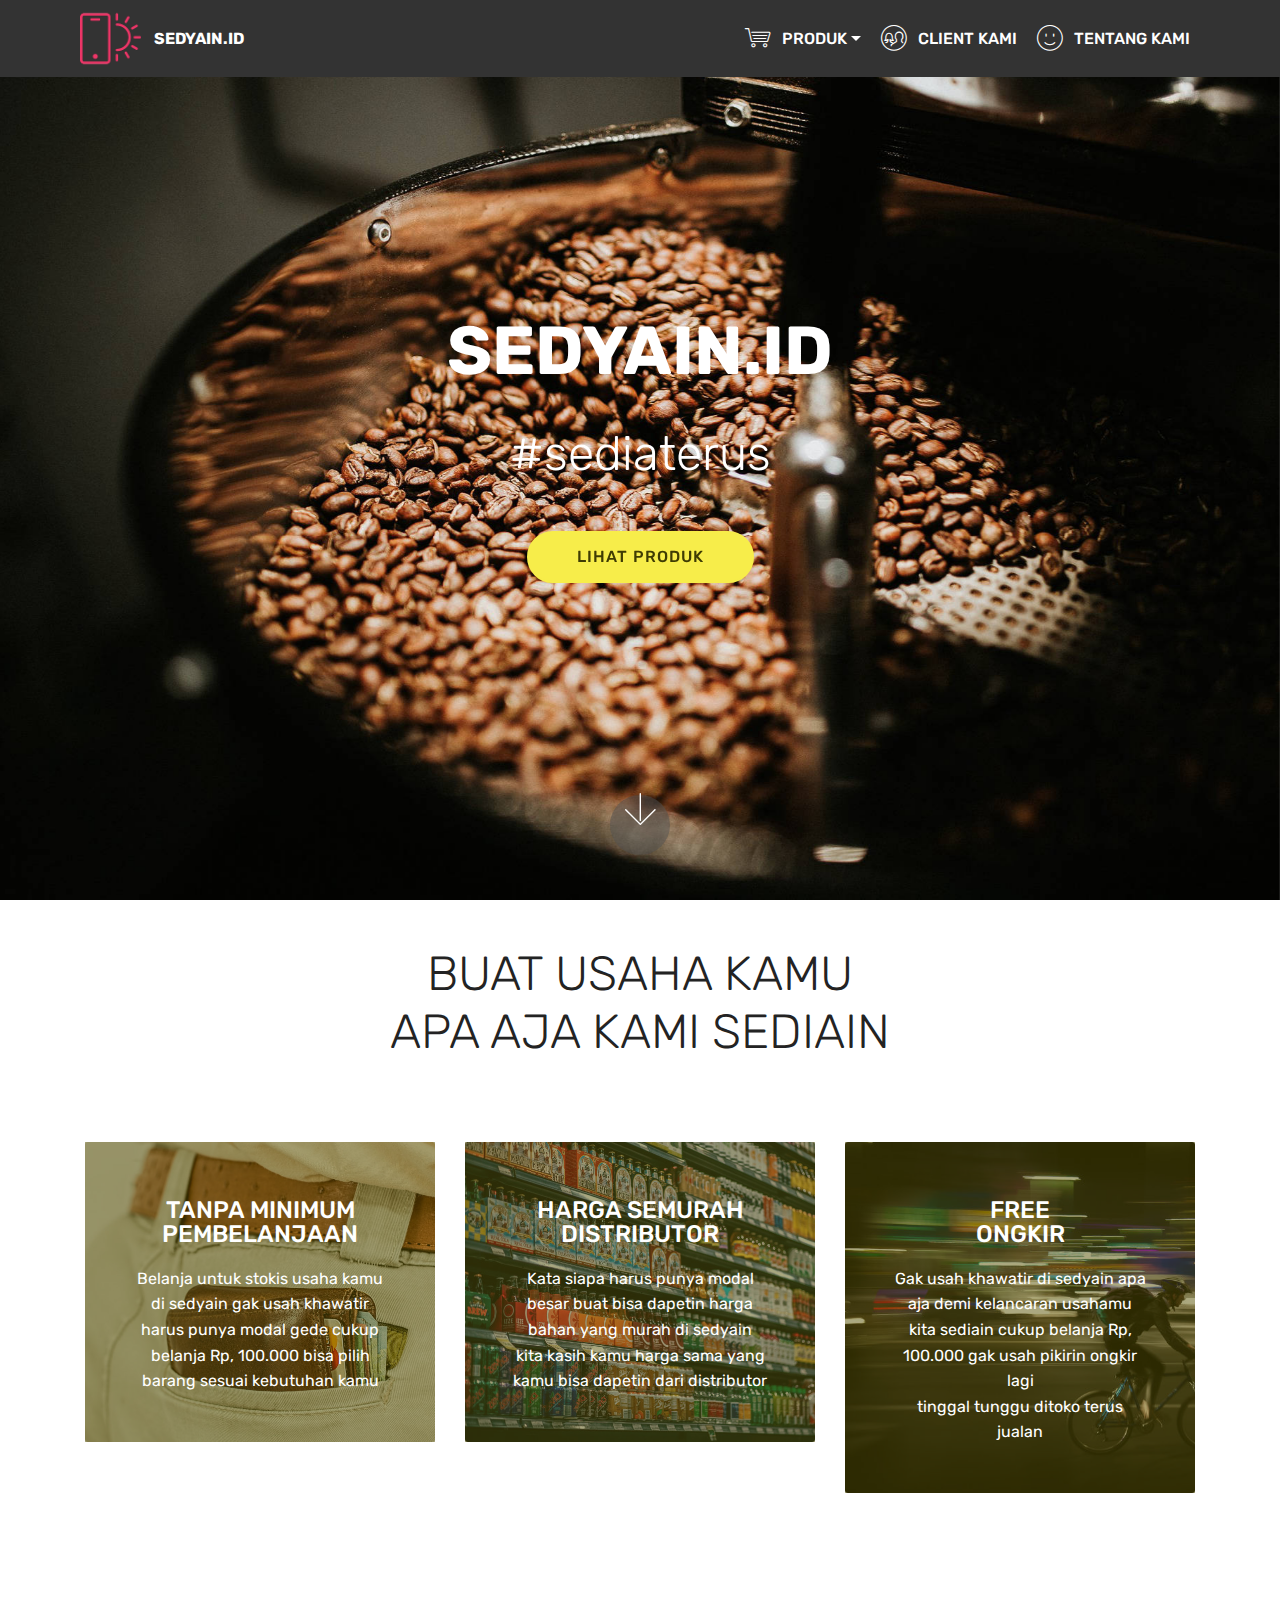
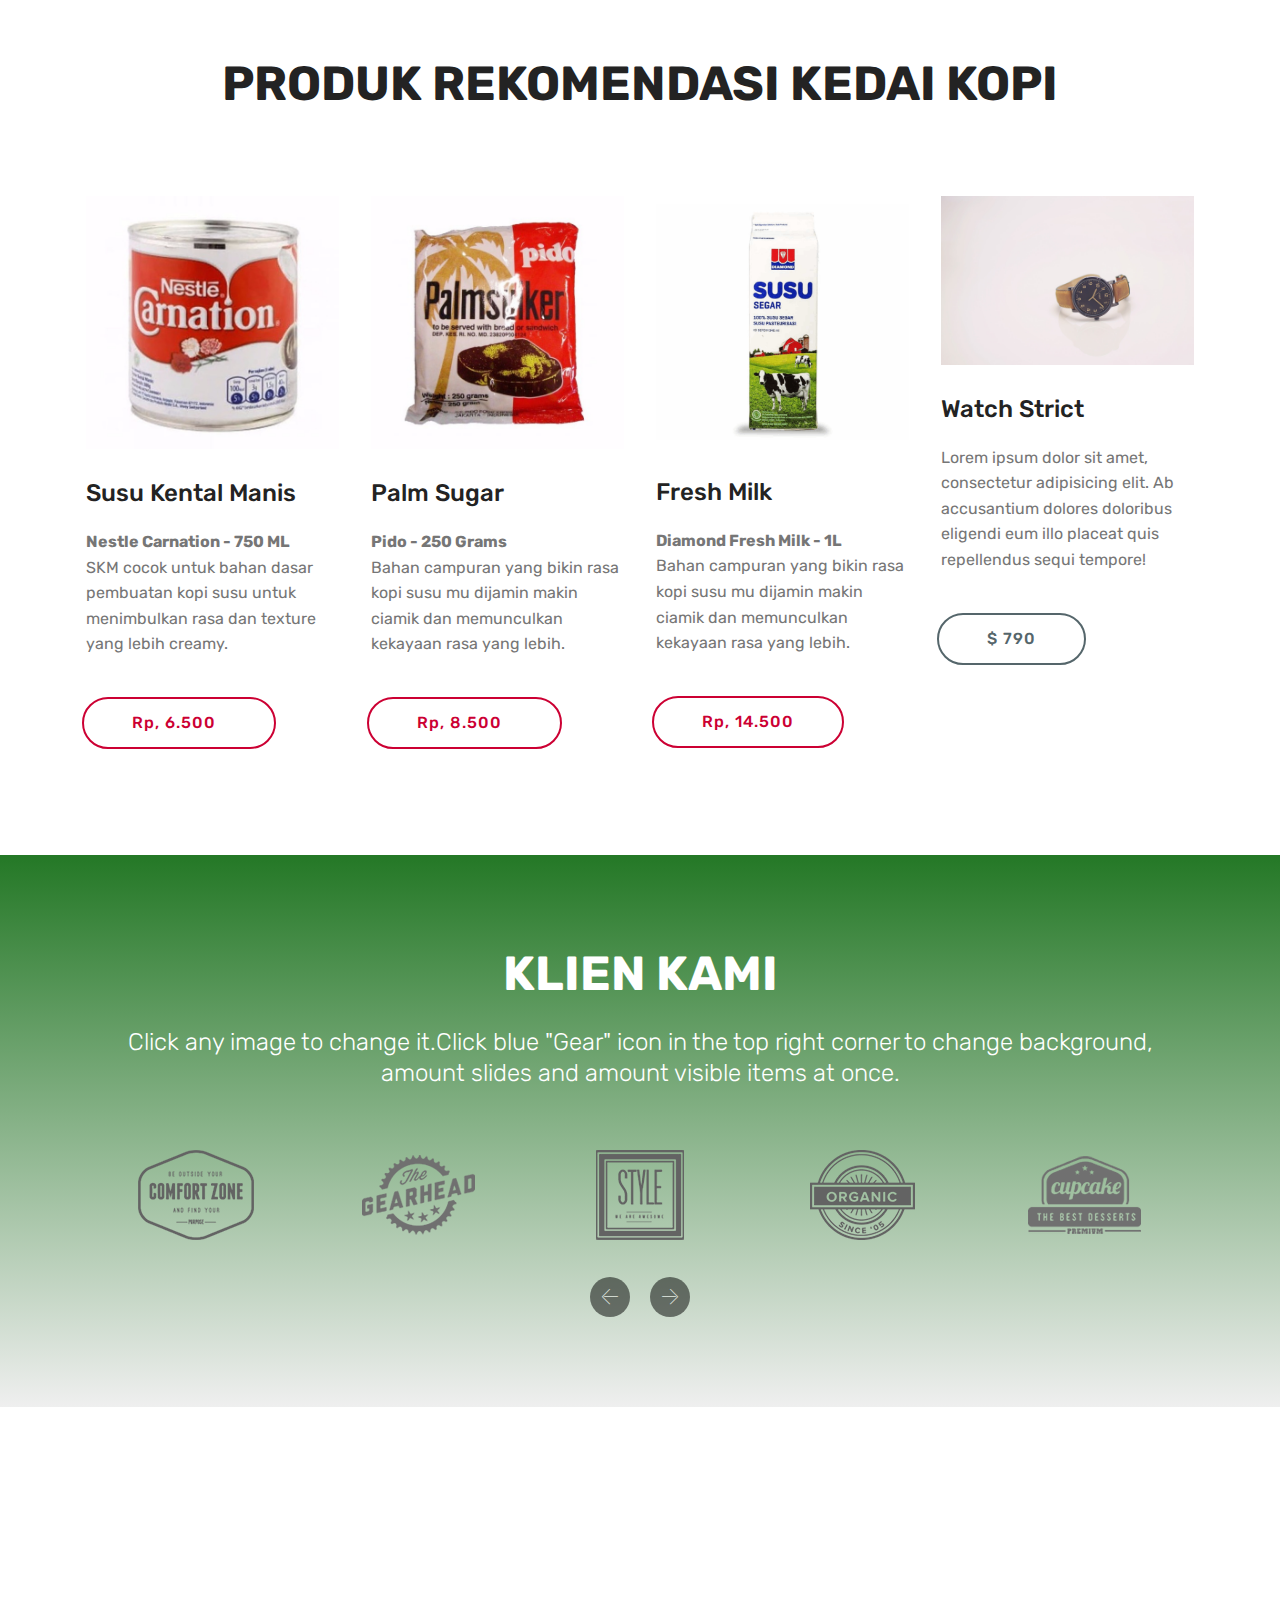
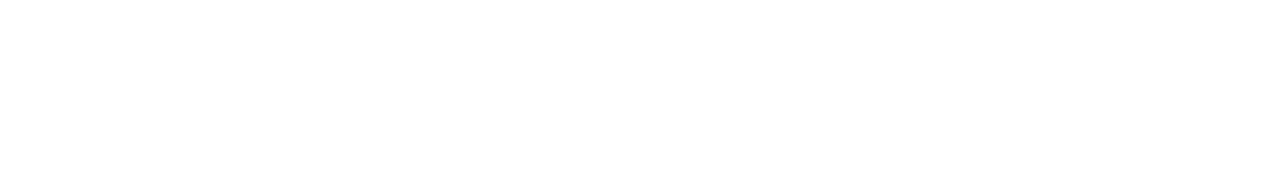
==== index.html @ 1ee3ce66 "create github pages" ====
<!DOCTYPE html>
<html  >
<head>
  <!-- Site made with Mobirise Website Builder v4.11.2, https://mobirise.com -->
  <meta charset="UTF-8">
  <meta http-equiv="X-UA-Compatible" content="IE=edge">
  <meta name="generator" content="Mobirise v4.11.2, mobirise.com">
  <meta name="viewport" content="width=device-width, initial-scale=1, minimum-scale=1">
  <link rel="shortcut icon" href="assets/images/logo2.png" type="image/x-icon">
  <meta name="description" content="">
  
  <title>Home</title>
  <link rel="stylesheet" href="assets/web/assets/mobirise-icons/mobirise-icons.css">
  <link rel="stylesheet" href="assets/bootstrap/css/bootstrap.min.css">
  <link rel="stylesheet" href="assets/bootstrap/css/bootstrap-grid.min.css">
  <link rel="stylesheet" href="assets/bootstrap/css/bootstrap-reboot.min.css">
  <link rel="stylesheet" href="assets/socicon/css/styles.css">
  <link rel="stylesheet" href="assets/tether/tether.min.css">
  <link rel="stylesheet" href="assets/dropdown/css/style.css">
  <link rel="stylesheet" href="assets/theme/css/style.css">
  <link rel="preload" as="style" href="assets/mobirise/css/mbr-additional.css"><link rel="stylesheet" href="assets/mobirise/css/mbr-additional.css" type="text/css">
  
  
  
</head>
<body>
  <section class="menu cid-qTkzRZLJNu" once="menu" id="menu1-0">

    

    <nav class="navbar navbar-expand beta-menu navbar-dropdown align-items-center navbar-fixed-top navbar-toggleable-sm">
        <button class="navbar-toggler navbar-toggler-right" type="button" data-toggle="collapse" data-target="#navbarSupportedContent" aria-controls="navbarSupportedContent" aria-expanded="false" aria-label="Toggle navigation">
            <div class="hamburger">
                <span></span>
                <span></span>
                <span></span>
                <span></span>
            </div>
        </button>
        <div class="menu-logo">
            <div class="navbar-brand">
                <span class="navbar-logo">
                    <a href="https://mobirise.com">
                         <img src="assets/images/logo2.png" alt="Mobirise" style="height: 3.8rem;">
                    </a>
                </span>
                <span class="navbar-caption-wrap"><a class="navbar-caption text-white display-4" href="https://mobirise.com">
                        SEDYAIN.ID</a></span>
            </div>
        </div>
        <div class="collapse navbar-collapse" id="navbarSupportedContent">
            <ul class="navbar-nav nav-dropdown nav-right" data-app-modern-menu="true"><li class="nav-item dropdown open"><a class="nav-link link text-white dropdown-toggle display-4" href="https://mobirise.com" aria-expanded="true" data-toggle="dropdown-submenu"><span class="mbri-shopping-cart mbr-iconfont mbr-iconfont-btn"></span>
                        
                        PRODUK</a><div class="dropdown-menu"><a class="text-white dropdown-item display-4" href="https://mobirise.com" aria-expanded="false">Powder</a><a class="text-white dropdown-item display-4" href="https://mobirise.com" aria-expanded="false">Syrup<br></a><div class="dropdown open"><a class="text-white dropdown-item dropdown-toggle display-4" href="https://mobirise.com" aria-expanded="true" data-toggle="dropdown-submenu">Bar stokis</a><div class="dropdown-menu dropdown-submenu"><a class="text-white dropdown-item display-4" href="https://mobirise.com" aria-expanded="false">Freshmilk</a><a class="text-white dropdown-item display-4" href="https://mobirise.com" aria-expanded="false">Sugar</a><a class="text-white dropdown-item display-4" href="https://mobirise.com" aria-expanded="false">Palm Sugar</a><a class="text-white dropdown-item display-4" href="https://mobirise.com" aria-expanded="false">Crimer</a><a class="text-white dropdown-item display-4" href="https://mobirise.com" aria-expanded="false">Susu Kental Manis</a></div></div><a class="text-white dropdown-item display-4" href="https://mobirise.com" aria-expanded="false">Cup<br></a></div></li>
                <li class="nav-item"><a class="nav-link link text-white display-4" href="index.html#clients-a" aria-expanded="false"><span class="mbri-users mbr-iconfont mbr-iconfont-btn"></span>CLIENT KAMI</a></li><li class="nav-item"><a class="nav-link link text-white display-4" href="index.html#features13-9" aria-expanded="false"><span class="mbri-smile-face mbr-iconfont mbr-iconfont-btn"></span>TENTANG KAMI</a></li></ul>
            
        </div>
    </nav>
</section>

<section class="engine"><a href="https://mobirise.info/g">how to build your own website</a></section><section class="cid-qTkA127IK8 mbr-fullscreen mbr-parallax-background" id="header2-1">

    

    

    <div class="container align-center">
        <div class="row justify-content-md-center">
            <div class="mbr-white col-md-10">
                <h1 class="mbr-section-title mbr-bold pb-3 mbr-fonts-style display-1">
                    SEDYAIN.ID</h1>
                
                <p class="mbr-text pb-3 mbr-fonts-style display-2">#sediaterus</p>
                <div class="mbr-section-btn"><a class="btn btn-md btn-success display-4" href="index.html#services1-8">LIHAT PRODUK</a></div>
            </div>
        </div>
    </div>
    <div class="mbr-arrow hidden-sm-down" aria-hidden="true">
        <a href="#next">
            <i class="mbri-down mbr-iconfont"></i>
        </a>
    </div>
</section>

<section class="features13 cid-rFraYq7aU1" id="features13-9">

    

    
    <div class="container">
        <h2 class="mbr-section-title pb-3 mbr-fonts-style align-center display-2">BUAT USAHA KAMU <br>APA AJA KAMI SEDIAIN<br><br></h2>

        <div class="media-container-row">
            <div class="card col-12 col-md-6 align-center col-lg-4">
                <div class="card-wrap">
                    <div class="card-img">
                        <img src="assets/images/mbr-1-892x595.jpg" alt="Mobirise" title="">
                    </div>
                    <div class="card-box p-5">
                        <h4 class="card-title py-2 mbr-fonts-style align-center mbr-white display-5">TANPA MINIMUM<br>PEMBELANJAAN</h4>
                        <p class="mbr-text mbr-fonts-style mbr-white display-7">Belanja untuk stokis usaha kamu di sedyain gak usah khawatir harus punya modal gede cukup belanja Rp, 100.000 bisa pilih barang sesuai kebutuhan kamu</p>
                    </div>
                </div>
            </div>
            <div class="card col-12 col-md-6 align-center col-lg-4">
                <div class="card-wrap">
                    <div class="card-img">
                        <img src="assets/images/mbr-892x595.jpg" alt="Mobirise" title="">
                    </div>
                    <div class="card-box p-5">
                        <h4 class="card-title py-2 mbr-fonts-style align-center mbr-white display-5">HARGA SEMURAH<br>DISTRIBUTOR</h4>
                        <p class="mbr-text mbr-fonts-style mbr-white display-7">
                            Kata siapa harus punya modal besar buat bisa dapetin harga bahan yang murah di sedyain kita kasih kamu harga sama yang kamu bisa dapetin dari distributor<br>
                        </p>
                    </div>
                </div>
            </div>
            <div class="card col-12 col-md-6 align-center col-lg-4">
                <div class="card-wrap">
                    <div class="card-img">
                        <img src="assets/images/mbr-892x526.jpg" alt="Mobirise" title="">
                    </div>
                    <div class="card-box p-5">
                        <h4 class="card-title py-2 mbr-fonts-style align-center mbr-white display-5">FREE<br>ONGKIR</h4>
                        <p class="mbr-text mbr-fonts-style mbr-white display-7">
                            Gak usah khawatir di sedyain apa aja demi kelancaran usahamu kita sediain cukup belanja Rp, 100.000 gak usah pikirin ongkir lagi<br>tinggal tunggu ditoko terus jualan</p>
                    </div>
                </div>
            </div>    
        </div>
    </div>
</section>

<section class="services1 cid-rFr6DgLMMl" id="services1-8">
    <!---->
    
    <!---->
    <!--Overlay-->
    
    <!--Container-->
    <div class="container">
        <div class="row justify-content-center">
            <!--Titles-->
            <div class="title pb-5 col-12">
                <h2 class="align-left pb-3 mbr-fonts-style display-2"><strong>
                    PRODUK REKOMENDASI KEDAI KOPI</strong></h2>
                
            </div>
            <!--Card-1-->
            <div class="card col-12 col-md-6 p-3 col-lg-3">
                <div class="card-wrapper">
                    <div class="card-img">
                        <img src="assets/images/carnation-1-696x696.jpeg" alt="Mobirise" title="">
                    </div>
                    <div class="card-box">
                        <h4 class="card-title mbr-fonts-style display-5">Susu Kental Manis</h4>
                        <p class="mbr-text mbr-fonts-style display-7"><strong>
                            Nestle Carnation - 750 ML</strong><br>SKM cocok untuk bahan dasar pembuatan kopi susu untuk menimbulkan rasa dan texture yang lebih creamy. &nbsp;</p>
                        <!--Btn-->
                        <div class="mbr-section-btn align-left"><a href="https://mobirise.co" class="btn btn-secondary-outline display-4">Rp, 6.500 &nbsp;</a></div>
                    </div>
                </div>
            </div>
            <!--Card-2-->
            <div class="card col-12 col-md-6 p-3 col-lg-3">
                <div class="card-wrapper">
                    <div class="card-img">
                        <a href="page1.html"><img src="assets/images/23102985-b-1-696x696.jpeg" alt="Mobirise" title=""></a>
                    </div>
                    <div class="card-box">
                        <h4 class="card-title mbr-fonts-style display-5">
                            Palm Sugar</h4>
                        <p class="mbr-text mbr-fonts-style display-7"><strong>
                            Pido - 250 Grams</strong><br>Bahan campuran yang bikin rasa kopi susu mu dijamin makin ciamik dan memunculkan kekayaan rasa yang lebih.</p>
                        <!--Btn-->
                        <div class="mbr-section-btn align-left"><a href="https://mobirise.co" class="btn btn-secondary-outline display-4">
                                Rp, 8.500 &nbsp;</a></div>
                    </div>
                </div>
            </div>
            <!--Card-3-->
            <div class="card col-12 col-md-6 p-3 col-lg-3">
                <div class="card-wrapper">
                    <div class="card-img">
                        <img src="assets/images/desain-tanpa-judul-8-696x696.png" alt="Mobirise" title="">
                    </div>
                    <div class="card-box">
                        <h4 class="card-title mbr-fonts-style display-5">Fresh Milk<br>
                        </h4>
                        <p class="mbr-text mbr-fonts-style display-7"><strong>
                            Diamond Fresh Milk - 1L</strong><br>Bahan campuran yang bikin rasa kopi susu mu dijamin makin ciamik dan memunculkan kekayaan rasa yang lebih.<br></p>
                        <!--Btn-->
                        <div class="mbr-section-btn align-left"><a href="https://mobirise.co" class="btn btn-secondary-outline display-4">
                                Rp, 14.500</a></div>
                    </div>
                </div>
            </div>
            <!--Card-4-->
            <div class="card col-12 col-md-6 p-3 col-lg-3 last-child">
                <div class="card-wrapper">
                    <div class="card-img">
                        <img src="assets/images/product1.jpg" alt="Mobirise">
                    </div>
                    <div class="card-box">
                        <h4 class="card-title mbr-fonts-style display-5">
                            Watch Strict
                        </h4>
                        <p class="mbr-text mbr-fonts-style display-7">
                            Lorem ipsum dolor sit amet, consectetur adipisicing elit. Ab accusantium dolores doloribus
                            eligendi eum illo placeat quis repellendus sequi tempore!
                        </p>
                        <!--Btn-->
                        <div class="mbr-section-btn align-left">
                            <a href="https://mobirise.co" class="btn btn-warning-outline display-4">
                                $ 790
                            </a>
                        </div>
                    </div>
                </div>
            </div>
        </div>
    </div>
</section>

<section class="clients cid-rFrhLziI0C" data-interval="false" id="clients-a">
      

    
        <div class="container mb-5">
            <div class="media-container-row">
                <div class="col-12 align-center">
                    <h2 class="mbr-section-title pb-3 mbr-fonts-style display-2"><strong>KLIEN KAMI</strong></h2>
                    <h3 class="mbr-section-subtitle mbr-light mbr-fonts-style display-5">
                        Click any image to change it.Click blue "Gear" icon in the top right corner to change background, amount slides and amount visible items at once.
                    </h3>
                </div>
            </div>
        </div>

    <div class="container">
        <div class="carousel slide" role="listbox" data-pause="true" data-keyboard="false" data-ride="carousel" data-interval="5000">
            <div class="carousel-inner" data-visible="5">
                
                
                
                
                
            <div class="carousel-item ">
                    <div class="media-container-row">
                        <div class="col-md-12">
                            <div class="wrap-img ">
                                <img src="assets/images/1.png" class="img-responsive clients-img">
                            </div>
                        </div>
                    </div>
                </div><div class="carousel-item ">
                    <div class="media-container-row">
                        <div class="col-md-12">
                            <div class="wrap-img ">
                                <img src="assets/images/2.png" class="img-responsive clients-img">
                            </div>
                        </div>
                    </div>
                </div><div class="carousel-item ">
                    <div class="media-container-row">
                        <div class="col-md-12">
                            <div class="wrap-img ">
                                <img src="assets/images/3.png" class="img-responsive clients-img">
                            </div>
                        </div>
                    </div>
                </div><div class="carousel-item ">
                    <div class="media-container-row">
                        <div class="col-md-12">
                            <div class="wrap-img ">
                                <img src="assets/images/4.png" class="img-responsive clients-img">
                            </div>
                        </div>
                    </div>
                </div><div class="carousel-item ">
                    <div class="media-container-row">
                        <div class="col-md-12">
                            <div class="wrap-img ">
                                <img src="assets/images/5.png" class="img-responsive clients-img">
                            </div>
                        </div>
                    </div>
                </div></div>
            <div class="carousel-controls">
                <a data-app-prevent-settings="" class="carousel-control carousel-control-prev" role="button" data-slide="prev">
                    <span aria-hidden="true" class="mbri-left mbr-iconfont"></span>
                    <span class="sr-only">Previous</span>
                </a>
                <a data-app-prevent-settings="" class="carousel-control carousel-control-next" role="button" data-slide="next">
                    <span aria-hidden="true" class="mbri-right mbr-iconfont"></span>
                    <span class="sr-only">Next</span>
                </a>
            </div>
        </div>
    </div>
</section>

<section class="cid-qTkAaeaxX5 mbr-reveal" id="footer1-2">

    

    

    <div class="container">
        <div class="media-container-row content text-white">
            <div class="col-12 col-md-3">
                <div class="media-wrap">
                    <a href="https://mobirise.com/">
                        <img src="assets/images/logo2.png" alt="Mobirise">
                    </a>
                </div>
            </div>
            <div class="col-12 col-md-3 mbr-fonts-style display-7">
                <h5 class="pb-3">
                    Address
                </h5>
                <p class="mbr-text">Jl Panglima Polim V <br>No.48 RT 04 / RW 08<br>Melawai - Kebayoran Baru<br>Jakarta Selatan - DKI Jakarta<br><br></p>
            </div>
            <div class="col-12 col-md-3 mbr-fonts-style display-7">
                <h5 class="pb-3">
                    Contacts
                </h5>
                <p class="mbr-text">
                    Email : Admin@sedyain.id &nbsp; &nbsp; &nbsp;<br>Phone : +(62) 81219094287 &nbsp;&nbsp;<br>WA : 081219094287</p>
            </div>
            <div class="col-12 col-md-3 mbr-fonts-style display-7">
                <h5 class="pb-3">Link</h5>
                <p class="mbr-text">FAQ<br>PRODUK<br>TENTANG KAMI<br><br></p>
            </div>
        </div>
        <div class="footer-lower">
            <div class="media-container-row">
                <div class="col-sm-12">
                    <hr>
                </div>
            </div>
            <div class="media-container-row mbr-white">
                <div class="col-sm-6 copyright">
                    <p class="mbr-text mbr-fonts-style display-7">
                        © sedyain.id 2019</p>
                </div>
                <div class="col-md-6">
                    <div class="social-list align-right">
                        <div class="soc-item">
                            <a href="https://twitter.com/mobirise" target="_blank">
                                <span class="socicon-twitter socicon mbr-iconfont mbr-iconfont-social"></span>
                            </a>
                        </div>
                        <div class="soc-item">
                            <a href="https://www.facebook.com/pages/Mobirise/1616226671953247" target="_blank">
                                <span class="socicon-facebook socicon mbr-iconfont mbr-iconfont-social"></span>
                            </a>
                        </div>
                        <div class="soc-item">
                            <a href="https://www.youtube.com/c/mobirise" target="_blank">
                                <span class="socicon-youtube socicon mbr-iconfont mbr-iconfont-social"></span>
                            </a>
                        </div>
                        <div class="soc-item">
                            <a href="https://instagram.com/mobirise" target="_blank">
                                <span class="socicon-instagram socicon mbr-iconfont mbr-iconfont-social"></span>
                            </a>
                        </div>
                        <div class="soc-item">
                            <a href="https://plus.google.com/u/0/+Mobirise" target="_blank">
                                <span class="socicon-googleplus socicon mbr-iconfont mbr-iconfont-social"></span>
                            </a>
                        </div>
                        <div class="soc-item">
                            <a href="https://www.behance.net/Mobirise" target="_blank">
                                <span class="socicon-behance socicon mbr-iconfont mbr-iconfont-social"></span>
                            </a>
                        </div>
                    </div>
                </div>
            </div>
        </div>
    </div>
</section>


  <script src="assets/web/assets/jquery/jquery.min.js"></script>
  <script src="assets/popper/popper.min.js"></script>
  <script src="assets/bootstrap/js/bootstrap.min.js"></script>
  <script src="assets/smoothscroll/smooth-scroll.js"></script>
  <script src="assets/tether/tether.min.js"></script>
  <script src="assets/touchswipe/jquery.touch-swipe.min.js"></script>
  <script src="assets/parallax/jarallax.min.js"></script>
  <script src="assets/bootstrapcarouselswipe/bootstrap-carousel-swipe.js"></script>
  <script src="assets/mbr-clients-slider/mbr-clients-slider.js"></script>
  <script src="assets/dropdown/js/nav-dropdown.js"></script>
  <script src="assets/dropdown/js/navbar-dropdown.js"></script>
  <script src="assets/theme/js/script.js"></script>
  
  
 <div id="scrollToTop" class="scrollToTop mbr-arrow-up"><a style="text-align: center;"><i class="mbr-arrow-up-icon mbr-arrow-up-icon-cm cm-icon cm-icon-smallarrow-up"></i></a></div>
  </body>
</html>
---- assets/web/assets/mobirise-icons/mobirise-icons.css ----
@font-face {
  font-family: 'MobiriseIcons';
  src:  url('mobirise-icons.eot?spat4u');
  src:  url('mobirise-icons.eot?spat4u#iefix') format('embedded-opentype'),
    url('mobirise-icons.ttf?spat4u') format('truetype'),
    url('mobirise-icons.woff?spat4u') format('woff'),
    url('mobirise-icons.svg?spat4u#MobiriseIcons') format('svg');
  font-weight: normal;
  font-style: normal;
  font-display: swap;
}

[class^="mbri-"], [class*=" mbri-"] {
  /* use !important to prevent issues with browser extensions that change fonts */
  font-family: MobiriseIcons !important;
  speak: none;
  font-style: normal;
  font-weight: normal;
  font-variant: normal;
  text-transform: none;
  line-height: 1;

  /* Better Font Rendering =========== */
  -webkit-font-smoothing: antialiased;
  -moz-osx-font-smoothing: grayscale;
}

.mbri-add-submenu:before {
  content: "\e900";
}
.mbri-alert:before {
  content: "\e901";
}
.mbri-align-center:before {
  content: "\e902";
}
.mbri-align-justify:before {
  content: "\e903";
}
.mbri-align-left:before {
  content: "\e904";
}
.mbri-align-right:before {
  content: "\e905";
}
.mbri-android:before {
  content: "\e906";
}
.mbri-apple:before {
  content: "\e907";
}
.mbri-arrow-down:before {
  content: "\e908";
}
.mbri-arrow-next:before {
  content: "\e909";
}
.mbri-arrow-prev:before {
  content: "\e90a";
}
.mbri-arrow-up:before {
  content: "\e90b";
}
.mbri-bold:before {
  content: "\e90c";
}
.mbri-bookmark:before {
  content: "\e90d";
}
.mbri-bootstrap:before {
  content: "\e90e";
}
.mbri-briefcase:before {
  content: "\e90f";
}
.mbri-browse:before {
  content: "\e910";
}
.mbri-bulleted-list:before {
  content: "\e911";
}
.mbri-calendar:before {
  content: "\e912";
}
.mbri-camera:before {
  content: "\e913";
}
.mbri-cart-add:before {
  content: "\e914";
}
.mbri-cart-full:before {
  content: "\e915";
}
.mbri-cash:before {
  content: "\e916";
}
.mbri-change-style:before {
  content: "\e917";
}
.mbri-chat:before {
  content: "\e918";
}
.mbri-clock:before {
  content: "\e919";
}
.mbri-close:before {
  content: "\e91a";
}
.mbri-cloud:before {
  content: "\e91b";
}
.mbri-code:before {
  content: "\e91c";
}
.mbri-contact-form:before {
  content: "\e91d";
}
.mbri-credit-card:before {
  content: "\e91e";
}
.mbri-cursor-click:before {
  content: "\e91f";
}
.mbri-cust-feedback:before {
  content: "\e920";
}
.mbri-database:before {
  content: "\e921";
}
.mbri-delivery:before {
  content: "\e922";
}
.mbri-desktop:before {
  content: "\e923";
}
.mbri-devices:before {
  content: "\e924";
}
.mbri-down:before {
  content: "\e925";
}
.mbri-download:before {
  content: "\e989";
}
.mbri-drag-n-drop:before {
  content: "\e927";
}
.mbri-drag-n-drop2:before {
  content: "\e928";
}
.mbri-edit:before {
  content: "\e929";
}
.mbri-edit2:before {
  content: "\e92a";
}
.mbri-error:before {
  content: "\e92b";
}
.mbri-extension:before {
  content: "\e92c";
}
.mbri-features:before {
  content: "\e92d";
}
.mbri-file:before {
  content: "\e92e";
}
.mbri-flag:before {
  content: "\e92f";
}
.mbri-folder:before {
  content: "\e930";
}
.mbri-gift:before {
  content: "\e931";
}
.mbri-github:before {
  content: "\e932";
}
.mbri-globe:before {
  content: "\e933";
}
.mbri-globe-2:before {
  content: "\e934";
}
.mbri-growing-chart:before {
  content: "\e935";
}
.mbri-hearth:before {
  content: "\e936";
}
.mbri-help:before {
  content: "\e937";
}
.mbri-home:before {
  content: "\e938";
}
.mbri-hot-cup:before {
  content: "\e939";
}
.mbri-idea:before {
  content: "\e93a";
}
.mbri-image-gallery:before {
  content: "\e93b";
}
.mbri-image-slider:before {
  content: "\e93c";
}
.mbri-info:before {
  content: "\e93d";
}
.mbri-italic:before {
  content: "\e93e";
}
.mbri-key:before {
  content: "\e93f";
}
.mbri-laptop:before {
  content: "\e940";
}
.mbri-layers:before {
  content: "\e941";
}
.mbri-left-right:before {
  content: "\e942";
}
.mbri-left:before {
  content: "\e943";
}
.mbri-letter:before {
  content: "\e944";
}
.mbri-like:before {
  content: "\e945";
}
.mbri-link:before {
  content: "\e946";
}
.mbri-lock:before {
  content: "\e947";
}
.mbri-login:before {
  content: "\e948";
}
.mbri-logout:before {
  content: "\e949";
}
.mbri-magic-stick:before {
  content: "\e94a";
}
.mbri-map-pin:before {
  content: "\e94b";
}
.mbri-menu:before {
  content: "\e94c";
}
.mbri-mobile:before {
  content: "\e94d";
}
.mbri-mobile2:before {
  content: "\e94e";
}
.mbri-mobirise:before {
  content: "\e94f";
}
.mbri-more-horizontal:before {
  content: "\e950";
}
.mbri-more-vertical:before {
  content: "\e951";
}
.mbri-music:before {
  content: "\e952";
}
.mbri-new-file:before {
  content: "\e953";
}
.mbri-numbered-list:before {
  content: "\e954";
}
.mbri-opened-folder:before {
  content: "\e955";
}
.mbri-pages:before {
  content: "\e956";
}
.mbri-paper-plane:before {
  content: "\e957";
}
.mbri-paperclip:before {
  content: "\e958";
}
.mbri-photo:before {
  content: "\e959";
}
.mbri-photos:before {
  content: "\e95a";
}
.mbri-pin:before {
  content: "\e95b";
}
.mbri-play:before {
  content: "\e95c";
}
.mbri-plus:before {
  content: "\e95d";
}
.mbri-preview:before {
  content: "\e95e";
}
.mbri-print:before {
  content: "\e95f";
}
.mbri-protect:before {
  content: "\e960";
}
.mbri-question:before {
  content: "\e961";
}
.mbri-quote-left:before {
  content: "\e962";
}
.mbri-quote-right:before {
  content: "\e963";
}
.mbri-refresh:before {
  content: "\e964";
}
.mbri-responsive:before {
  content: "\e965";
}
.mbri-right:before {
  content: "\e966";
}
.mbri-rocket:before {
  content: "\e967";
}
.mbri-sad-face:before {
  content: "\e968";
}
.mbri-sale:before {
  content: "\e969";
}
.mbri-save:before {
  content: "\e96a";
}
.mbri-search:before {
  content: "\e96b";
}
.mbri-setting:before {
  content: "\e96c";
}
.mbri-setting2:before {
  content: "\e96d";
}
.mbri-setting3:before {
  content: "\e96e";
}
.mbri-share:before {
  content: "\e96f";
}
.mbri-shopping-bag:before {
  content: "\e970";
}
.mbri-shopping-basket:before {
  content: "\e971";
}
.mbri-shopping-cart:before {
  content: "\e972";
}
.mbri-sites:before {
  content: "\e973";
}
.mbri-smile-face:before {
  content: "\e974";
}
.mbri-speed:before {
  content: "\e975";
}
.mbri-star:before {
  content: "\e976";
}
.mbri-success:before {
  content: "\e977";
}
.mbri-sun:before {
  content: "\e978";
}
.mbri-sun2:before {
  content: "\e979";
}
.mbri-tablet:before {
  content: "\e97a";
}
.mbri-tablet-vertical:before {
  content: "\e97b";
}
.mbri-target:before {
  content: "\e97c";
}
.mbri-timer:before {
  content: "\e97d";
}
.mbri-to-ftp:before {
  content: "\e97e";
}
.mbri-to-local-drive:before {
  content: "\e97f";
}
.mbri-touch-swipe:before {
  content: "\e980";
}
.mbri-touch:before {
  content: "\e981";
}
.mbri-trash:before {
  content: "\e982";
}
.mbri-underline:before {
  content: "\e983";
}
.mbri-unlink:before {
  content: "\e984";
}
.mbri-unlock:before {
  content: "\e985";
}
.mbri-up-down:before {
  content: "\e986";
}
.mbri-up:before {
  content: "\e987";
}
.mbri-update:before {
  content: "\e988";
}
.mbri-upload:before {
 content: "\e926"; 
}
.mbri-user:before {
  content: "\e98a";
}
.mbri-user2:before {
  content: "\e98b";
}
.mbri-users:before {
  content: "\e98c";
}
.mbri-video:before {
  content: "\e98d";
}
.mbri-video-play:before {
  content: "\e98e";
}
.mbri-watch:before {
  content: "\e98f";
}
.mbri-website-theme:before {
  content: "\e990";
}
.mbri-wifi:before {
  content: "\e991";
}
.mbri-windows:before {
  content: "\e992";
}
.mbri-zoom-out:before {
  content: "\e993";
}
.mbri-redo:before {
  content: "\e994";
}
.mbri-undo:before {
  content: "\e995";
}
---- assets/socicon/css/styles.css ----
@charset "UTF-8";

@font-face {
  font-family: "socicon";
  src:url("../fonts/socicon.eot");
  src:url("../fonts/socicon.eot?#iefix") format("embedded-opentype"),
    url("../fonts/socicon.woff") format("woff"),
    url("../fonts/socicon.ttf") format("truetype"),
    url("../fonts/socicon.svg#socicon") format("svg");
  font-weight: normal;
  font-style: normal;
  font-display:swap;
}

[data-icon]:before {
  font-family: "socicon" !important;
  content: attr(data-icon);
  font-style: normal !important;
  font-weight: normal !important;
  font-variant: normal !important;
  text-transform: none !important;
  speak: none;
  line-height: 1;
  -webkit-font-smoothing: antialiased;
  -moz-osx-font-smoothing: grayscale;
}

[class^="socicon-"]:before,
[class*=" socicon-"]:before {
  font-family: "socicon" !important;
  font-style: normal !important;
  font-weight: normal !important;
  font-variant: normal !important;
  text-transform: none !important;
  speak: none;
  line-height: 1;
  -webkit-font-smoothing: antialiased;
  -moz-osx-font-smoothing: grayscale;
}

.socicon-modelmayhem:before {
  content: "\e000";
}
.socicon-mixcloud:before {
  content: "\e001";
}
.socicon-drupal:before {
  content: "\e002";
}
.socicon-swarm:before {
  content: "\e003";
}
.socicon-istock:before {
  content: "\e004";
}
.socicon-yammer:before {
  content: "\e005";
}
.socicon-ello:before {
  content: "\e006";
}
.socicon-stackoverflow:before {
  content: "\e007";
}
.socicon-persona:before {
  content: "\e008";
}
.socicon-triplej:before {
  content: "\e009";
}
.socicon-houzz:before {
  content: "\e00a";
}
.socicon-rss:before {
  content: "\e00b";
}
.socicon-paypal:before {
  content: "\e00c";
}
.socicon-odnoklassniki:before {
  content: "\e00d";
}
.socicon-airbnb:before {
  content: "\e00e";
}
.socicon-periscope:before {
  content: "\e00f";
}
.socicon-outlook:before {
  content: "\e010";
}
.socicon-coderwall:before {
  content: "\e011";
}
.socicon-tripadvisor:before {
  content: "\e012";
}
.socicon-appnet:before {
  content: "\e013";
}
.socicon-goodreads:before {
  content: "\e014";
}
.socicon-tripit:before {
  content: "\e015";
}
.socicon-lanyrd:before {
  content: "\e016";
}
.socicon-slideshare:before {
  content: "\e017";
}
.socicon-buffer:before {
  content: "\e018";
}
.socicon-disqus:before {
  content: "\e019";
}
.socicon-vkontakte:before {
  content: "\e01a";
}
.socicon-whatsapp:before {
  content: "\e01b";
}
.socicon-patreon:before {
  content: "\e01c";
}
.socicon-storehouse:before {
  content: "\e01d";
}
.socicon-pocket:before {
  content: "\e01e";
}
.socicon-mail:before {
  content: "\e01f";
}
.socicon-blogger:before {
  content: "\e020";
}
.socicon-technorati:before {
  content: "\e021";
}
.socicon-reddit:before {
  content: "\e022";
}
.socicon-dribbble:before {
  content: "\e023";
}
.socicon-stumbleupon:before {
  content: "\e024";
}
.socicon-digg:before {
  content: "\e025";
}
.socicon-envato:before {
  content: "\e026";
}
.socicon-behance:before {
  content: "\e027";
}
.socicon-delicious:before {
  content: "\e028";
}
.socicon-deviantart:before {
  content: "\e029";
}
.socicon-forrst:before {
  content: "\e02a";
}
.socicon-play:before {
  content: "\e02b";
}
.socicon-zerply:before {
  content: "\e02c";
}
.socicon-wikipedia:before {
  content: "\e02d";
}
.socicon-apple:before {
  content: "\e02e";
}
.socicon-flattr:before {
  content: "\e02f";
}
.socicon-github:before {
  content: "\e030";
}
.socicon-renren:before {
  content: "\e031";
}
.socicon-friendfeed:before {
  content: "\e032";
}
.socicon-newsvine:before {
  content: "\e033";
}
.socicon-identica:before {
  content: "\e034";
}
.socicon-bebo:before {
  content: "\e035";
}
.socicon-zynga:before {
  content: "\e036";
}
.socicon-steam:before {
  content: "\e037";
}
.socicon-xbox:before {
  content: "\e038";
}
.socicon-windows:before {
  content: "\e039";
}
.socicon-qq:before {
  content: "\e03a";
}
.socicon-douban:before {
  content: "\e03b";
}
.socicon-meetup:before {
  content: "\e03c";
}
.socicon-playstation:before {
  content: "\e03d";
}
.socicon-android:before {
  content: "\e03e";
}
.socicon-snapchat:before {
  content: "\e03f";
}
.socicon-twitter:before {
  content: "\e040";
}
.socicon-facebook:before {
  content: "\e041";
}
.socicon-googleplus:before {
  content: "\e042";
}
.socicon-pinterest:before {
  content: "\e043";
}
.socicon-foursquare:before {
  content: "\e044";
}
.socicon-yahoo:before {
  content: "\e045";
}
.socicon-skype:before {
  content: "\e046";
}
.socicon-yelp:before {
  content: "\e047";
}
.socicon-feedburner:before {
  content: "\e048";
}
.socicon-linkedin:before {
  content: "\e049";
}
.socicon-viadeo:before {
  content: "\e04a";
}
.socicon-xing:before {
  content: "\e04b";
}
.socicon-myspace:before {
  content: "\e04c";
}
.socicon-soundcloud:before {
  content: "\e04d";
}
.socicon-spotify:before {
  content: "\e04e";
}
.socicon-grooveshark:before {
  content: "\e04f";
}
.socicon-lastfm:before {
  content: "\e050";
}
.socicon-youtube:before {
  content: "\e051";
}
.socicon-vimeo:before {
  content: "\e052";
}
.socicon-dailymotion:before {
  content: "\e053";
}
.socicon-vine:before {
  content: "\e054";
}
.socicon-flickr:before {
  content: "\e055";
}
.socicon-500px:before {
  content: "\e056";
}
.socicon-wordpress:before {
  content: "\e058";
}
.socicon-tumblr:before {
  content: "\e059";
}
.socicon-twitch:before {
  content: "\e05a";
}
.socicon-8tracks:before {
  content: "\e05b";
}
.socicon-amazon:before {
  content: "\e05c";
}
.socicon-icq:before {
  content: "\e05d";
}
.socicon-smugmug:before {
  content: "\e05e";
}
.socicon-ravelry:before {
  content: "\e05f";
}
.socicon-weibo:before {
  content: "\e060";
}
.socicon-baidu:before {
  content: "\e061";
}
.socicon-angellist:before {
  content: "\e062";
}
.socicon-ebay:before {
  content: "\e063";
}
.socicon-imdb:before {
  content: "\e064";
}
.socicon-stayfriends:before {
  content: "\e065";
}
.socicon-residentadvisor:before {
  content: "\e066";
}
.socicon-google:before {
  content: "\e067";
}
.socicon-yandex:before {
  content: "\e068";
}
.socicon-sharethis:before {
  content: "\e069";
}
.socicon-bandcamp:before {
  content: "\e06a";
}
.socicon-itunes:before {
  content: "\e06b";
}
.socicon-deezer:before {
  content: "\e06c";
}
.socicon-telegram:before {
  content: "\e06e";
}
.socicon-openid:before {
  content: "\e06f";
}
.socicon-amplement:before {
  content: "\e070";
}
.socicon-viber:before {
  content: "\e071";
}
.socicon-zomato:before {
  content: "\e072";
}
.socicon-draugiem:before {
  content: "\e074";
}
.socicon-endomodo:before {
  content: "\e075";
}
.socicon-filmweb:before {
  content: "\e076";
}
.socicon-stackexchange:before {
  content: "\e077";
}
.socicon-wykop:before {
  content: "\e078";
}
.socicon-teamspeak:before {
  content: "\e079";
}
.socicon-teamviewer:before {
  content: "\e07a";
}
.socicon-ventrilo:before {
  content: "\e07b";
}
.socicon-younow:before {
  content: "\e07c";
}
.socicon-raidcall:before {
  content: "\e07d";
}
.socicon-mumble:before {
  content: "\e07e";
}
.socicon-medium:before {
  content: "\e06d";
}
.socicon-bebee:before {
  content: "\e07f";
}
.socicon-hitbox:before {
  content: "\e080";
}
.socicon-reverbnation:before {
  content: "\e081";
}
.socicon-formulr:before {
  content: "\e082";
}
.socicon-instagram:before {
  content: "\e057";
}
.socicon-battlenet:before {
  content: "\e083";
}
.socicon-chrome:before {
  content: "\e084";
}
.socicon-discord:before {
  content: "\e086";
}
.socicon-issuu:before {
  content: "\e087";
}
.socicon-macos:before {
  content: "\e088";
}
.socicon-firefox:before {
  content: "\e089";
}
.socicon-opera:before {
  content: "\e08d";
}
.socicon-keybase:before {
  content: "\e090";
}
.socicon-alliance:before {
  content: "\e091";
}
.socicon-livejournal:before {
  content: "\e092";
}
.socicon-googlephotos:before {
  content: "\e093";
}
.socicon-horde:before {
  content: "\e094";
}
.socicon-etsy:before {
  content: "\e095";
}
.socicon-zapier:before {
  content: "\e096";
}
.socicon-google-scholar:before {
  content: "\e097";
}
.socicon-researchgate:before {
  content: "\e098";
}
.socicon-wechat:before {
  content: "\e099";
}
.socicon-strava:before {
  content: "\e09a";
}
.socicon-line:before {
  content: "\e09b";
}
.socicon-lyft:before {
  content: "\e09c";
}
.socicon-uber:before {
  content: "\e09d";
}
.socicon-songkick:before {
  content: "\e09e";
}
.socicon-viewbug:before {
  content: "\e09f";
}
.socicon-googlegroups:before {
  content: "\e0a0";
}
.socicon-quora:before {
  content: "\e073";
}
.socicon-diablo:before {
  content: "\e085";
}
.socicon-blizzard:before {
  content: "\e0a1";
}
.socicon-hearthstone:before {
  content: "\e08b";
}
.socicon-heroes:before {
  content: "\e08a";
}
.socicon-overwatch:before {
  content: "\e08c";
}
.socicon-warcraft:before {
  content: "\e08e";
}
.socicon-starcraft:before {
  content: "\e08f";
}
.socicon-beam:before {
  content: "\e0a2";
}
.socicon-curse:before {
  content: "\e0a3";
}
.socicon-player:before {
  content: "\e0a4";
}
.socicon-streamjar:before {
  content: "\e0a5";
}
.socicon-nintendo:before {
  content: "\e0a6";
}
.socicon-hellocoton:before {
  content: "\e0a7";
}
---- assets/dropdown/css/style.css ----
.navbar-dropdown {
  left: 0;
  padding: 0;
  position: absolute;
  right: 0;
  top: 0;
  transition: all 0.45s ease;
  z-index: 1030;
  background: #282828; }
  .navbar-dropdown .navbar-logo {
    margin-right: 0.8rem;
    transition: margin 0.3s ease-in-out;
    vertical-align: middle; }
    .navbar-dropdown .navbar-logo img {
      height: 3.125rem;
      transition: all 0.3s ease-in-out; }
    .navbar-dropdown .navbar-logo.mbr-iconfont {
      font-size: 3.125rem;
      line-height: 3.125rem; }
  .navbar-dropdown .navbar-caption {
    font-weight: 700;
    white-space: normal;
    vertical-align: -4px;
    line-height: 3.125rem !important; }
    .navbar-dropdown .navbar-caption, .navbar-dropdown .navbar-caption:hover {
      color: inherit;
      text-decoration: none; }
  .navbar-dropdown .mbr-iconfont + .navbar-caption {
    vertical-align: -1px; }
  .navbar-dropdown.navbar-fixed-top {
    position: fixed; }
  .navbar-dropdown .navbar-brand span {
    vertical-align: -4px; }
  .navbar-dropdown.bg-color.transparent {
    background: none; }
  .navbar-dropdown.navbar-short .navbar-brand {
    padding: 0.625rem 0; }
    .navbar-dropdown.navbar-short .navbar-brand span {
      vertical-align: -1px; }
  .navbar-dropdown.navbar-short .navbar-caption {
    line-height: 2.375rem !important;
    vertical-align: -2px; }
  .navbar-dropdown.navbar-short .navbar-logo {
    margin-right: 0.5rem; }
    .navbar-dropdown.navbar-short .navbar-logo img {
      height: 2.375rem; }
    .navbar-dropdown.navbar-short .navbar-logo.mbr-iconfont {
      font-size: 2.375rem;
      line-height: 2.375rem; }
  .navbar-dropdown.navbar-short .mbr-table-cell {
    height: 3.625rem; }
  .navbar-dropdown .navbar-close {
    left: 0.6875rem;
    position: fixed;
    top: 0.75rem;
    z-index: 1000; }
  .navbar-dropdown .hamburger-icon {
    content: "";
    display: inline-block;
    vertical-align: middle;
    width: 16px;
    -webkit-box-shadow: 0 -6px 0 1px #282828,0 0 0 1px #282828,0 6px 0 1px #282828;
    -moz-box-shadow: 0 -6px 0 1px #282828,0 0 0 1px #282828,0 6px 0 1px #282828;
    box-shadow: 0 -6px 0 1px #282828,0 0 0 1px #282828,0 6px 0 1px #282828; }

.dropdown-menu .dropdown-toggle[data-toggle="dropdown-submenu"]::after {
  border-bottom: 0.35em solid transparent;
  border-left: 0.35em solid;
  border-right: 0;
  border-top: 0.35em solid transparent;
  margin-left: 0.3rem; }

.dropdown-menu .dropdown-item:focus {
  outline: 0; }

.nav-dropdown {
  font-size: 0.75rem;
  font-weight: 500;
  height: auto !important; }
  .nav-dropdown .nav-btn {
    padding-left: 1rem; }
  .nav-dropdown .link {
    margin: .667em 1.667em;
    font-weight: 500;
    padding: 0;
    transition: color .2s ease-in-out; }
    .nav-dropdown .link.dropdown-toggle {
      margin-right: 2.583em; }
      .nav-dropdown .link.dropdown-toggle::after {
        margin-left: .25rem;
        border-top: 0.35em solid;
        border-right: 0.35em solid transparent;
        border-left: 0.35em solid transparent;
        border-bottom: 0; }
      .nav-dropdown .link.dropdown-toggle[aria-expanded="true"] {
        margin: 0;
        padding: 0.667em 3.263em  0.667em 1.667em; }
  .nav-dropdown .link::after,
  .nav-dropdown .dropdown-item::after {
    color: inherit; }
  .nav-dropdown .btn {
    font-size: 0.75rem;
    font-weight: 700;
    letter-spacing: 0;
    margin-bottom: 0;
    padding-left: 1.25rem;
    padding-right: 1.25rem; }
  .nav-dropdown .dropdown-menu {
    border-radius: 0;
    border: 0;
    left: 0;
    margin: 0;
    padding-bottom: 1.25rem;
    padding-top: 1.25rem;
    position: relative; }
  .nav-dropdown .dropdown-submenu {
    margin-left: 0.125rem;
    top: 0; }
  .nav-dropdown .dropdown-item {
    font-weight: 500;
    line-height: 2;
    padding: 0.3846em 4.615em 0.3846em 1.5385em;
    position: relative;
    transition: color .2s ease-in-out, background-color .2s ease-in-out; }
    .nav-dropdown .dropdown-item::after {
      margin-top: -0.3077em;
      position: absolute;
      right: 1.1538em;
      top: 50%; }
    .nav-dropdown .dropdown-item:focus, .nav-dropdown .dropdown-item:hover {
      background: none; }

@media (max-width: 767px) {
  .nav-dropdown.navbar-toggleable-sm {
    bottom: 0;
    display: none;
    left: 0;
    overflow-x: hidden;
    position: fixed;
    top: 0;
    transform: translateX(-100%);
    -ms-transform: translateX(-100%);
    -webkit-transform: translateX(-100%);
    width: 18.75rem;
    z-index: 999; } }
.nav-dropdown.navbar-toggleable-xl {
  bottom: 0;
  display: none;
  left: 0;
  overflow-x: hidden;
  position: fixed;
  top: 0;
  transform: translateX(-100%);
  -ms-transform: translateX(-100%);
  -webkit-transform: translateX(-100%);
  width: 18.75rem;
  z-index: 999; }

.nav-dropdown-sm {
  display: block !important;
  overflow-x: hidden;
  overflow: auto;
  padding-top: 3.875rem; }
  .nav-dropdown-sm::after {
    content: "";
    display: block;
    height: 3rem;
    width: 100%; }
  .nav-dropdown-sm.collapse.in ~ .navbar-close {
    display: block !important; }
  .nav-dropdown-sm.collapsing, .nav-dropdown-sm.collapse.in {
    transform: translateX(0);
    -ms-transform: translateX(0);
    -webkit-transform: translateX(0);
    transition: all 0.25s ease-out;
    -webkit-transition: all 0.25s ease-out;
    background: #282828; }
  .nav-dropdown-sm.collapsing[aria-expanded="false"] {
    transform: translateX(-100%);
    -ms-transform: translateX(-100%);
    -webkit-transform: translateX(-100%); }
  .nav-dropdown-sm .nav-item {
    display: block;
    margin-left: 0 !important;
    padding-left: 0; }
  .nav-dropdown-sm .link,
  .nav-dropdown-sm .dropdown-item {
    border-top: 1px dotted rgba(255, 255, 255, 0.1);
    font-size: 0.8125rem;
    line-height: 1.6;
    margin: 0 !important;
    padding: 0.875rem 2.4rem 0.875rem 1.5625rem !important;
    position: relative;
    white-space: normal; }
    .nav-dropdown-sm .link:focus, .nav-dropdown-sm .link:hover,
    .nav-dropdown-sm .dropdown-item:focus,
    .nav-dropdown-sm .dropdown-item:hover {
      background: rgba(0, 0, 0, 0.2) !important;
      color: #c0a375; }
  .nav-dropdown-sm .nav-btn {
    position: relative;
    padding: 1.5625rem 1.5625rem 0 1.5625rem; }
    .nav-dropdown-sm .nav-btn::before {
      border-top: 1px dotted rgba(255, 255, 255, 0.1);
      content: "";
      left: 0;
      position: absolute;
      top: 0;
      width: 100%; }
    .nav-dropdown-sm .nav-btn + .nav-btn {
      padding-top: 0.625rem; }
      .nav-dropdown-sm .nav-btn + .nav-btn::before {
        display: none; }
  .nav-dropdown-sm .btn {
    padding: 0.625rem 0; }
  .nav-dropdown-sm .dropdown-toggle[data-toggle="dropdown-submenu"]::after {
    margin-left: .25rem;
    border-top: 0.35em solid;
    border-right: 0.35em solid transparent;
    border-left: 0.35em solid transparent;
    border-bottom: 0; }
  .nav-dropdown-sm .dropdown-toggle[data-toggle="dropdown-submenu"][aria-expanded="true"]::after {
    border-top: 0;
    border-right: 0.35em solid transparent;
    border-left: 0.35em solid transparent;
    border-bottom: 0.35em solid; }
  .nav-dropdown-sm .dropdown-menu {
    margin: 0;
    padding: 0;
    position: relative;
    top: 0;
    left: 0;
    width: 100%;
    border: 0;
    float: none;
    border-radius: 0;
    background: none; }
  .nav-dropdown-sm .dropdown-submenu {
    left: 100%;
    margin-left: 0.125rem;
    margin-top: -1.25rem;
    top: 0; }

.navbar-toggleable-sm .nav-dropdown .dropdown-menu {
  position: absolute; }

.navbar-toggleable-sm .nav-dropdown .dropdown-submenu {
  left: 100%;
  margin-left: 0.125rem;
  margin-top: -1.25rem;
  top: 0; }

.navbar-toggleable-sm.opened .nav-dropdown .dropdown-menu {
  position: relative; }

.navbar-toggleable-sm.opened .nav-dropdown .dropdown-submenu {
  left: 0;
  margin-left: 00rem;
  margin-top: 0rem;
  top: 0; }

.is-builder .nav-dropdown.collapsing {
  transition: none !important; }

/*# sourceMappingURL=style.css.map */
---- assets/theme/css/style.css ----
/*!
 * Mobirise v4 theme (https://mobirise.com/)
 * Copyright 2017 Mobirise
 */
section {
  background-color: #eeeeee; }

body {
  font-style: normal;
  line-height: 1.5; }

section,
.container,
.container-fluid {
  position: relative;
  word-wrap: break-word; }

a.mbr-iconfont:hover {
  text-decoration: none; }

.article .lead p,
.article .lead ul,
.article .lead ol,
.article .lead pre,
.article .lead blockquote {
  margin-bottom: 0; }

ul,
ol,
pre,
blockquote {
  margin-bottom: 2.3125rem; }

pre {
  background: #f4f4f4;
  padding: 10px 24px;
  white-space: pre-wrap; }

.inactive {
  -webkit-user-select: none;
  -moz-user-select: none;
  -ms-user-select: none;
  user-select: none;
  pointer-events: none;
  -webkit-user-drag: none;
  user-drag: none; }

.mbr-section__comments .row {
  justify-content: center;
  -webkit-justify-content: center; }

a {
  font-style: normal;
  font-weight: 400;
  cursor: pointer; }
  a, a:hover {
    text-decoration: none; }

figure {
  margin-bottom: 0; }

body {
  color: #232323; }

h1,
h2,
h3,
h4,
h5,
h6,
.h1,
.h2,
.h3,
.h4,
.h5,
.h6,
.display-1,
.display-2,
.display-3,
.display-4 {
  line-height: 1;
  word-break: break-word;
  word-wrap: break-word; }

.mbr-section-title {
  font-style: normal;
  line-height: 1.2; }

.mbr-section-subtitle {
  line-height: 1.3; }

.mbr-text {
  font-style: normal;
  line-height: 1.6; }

b,
strong {
  font-weight: bold; }

blockquote {
  padding: 10px 0 10px 20px;
  position: relative;
  border-left: 2px solid;
  border-color: #ff3366; }

input:-webkit-autofill, input:-webkit-autofill:hover, input:-webkit-autofill:focus, input:-webkit-autofill:active {
  transition-delay: 9999s;
  transition-property: background-color, color; }

textarea[type='hidden'] {
  display: none; }

body {
  position: relative; }

section {
  background-position: 50% 50%;
  background-repeat: no-repeat;
  background-size: cover; }
  section .mbr-background-video,
  section .mbr-background-video-preview {
    position: absolute;
    bottom: 0;
    left: 0;
    right: 0;
    top: 0; }

.hidden {
  visibility: hidden; }

.mbr-z-index20 {
  z-index: 20; }

/*! Base colors */
.mbr-white {
  color: #ffffff; }

.mbr-black {
  color: #000000; }

.mbr-bg-white {
  background-color: #ffffff; }

.mbr-bg-black {
  background-color: #000000; }

/*! Text-aligns */
.align-left {
  text-align: left; }

.align-center {
  text-align: center; }

.align-right {
  text-align: right; }

@media (max-width: 767px) {
  .align-left,
  .align-center,
  .align-right,
  .mbr-section-btn,
  .mbr-section-title {
    text-align: center; } }
/*! Font-weight  */
.mbr-light {
  font-weight: 300; }

.mbr-regular {
  font-weight: 400; }

.mbr-semibold {
  font-weight: 500; }

.mbr-bold {
  font-weight: 700; }

/*! Media  */
.media-size-item {
  -webkit-flex: 1 1 auto;
  -moz-flex: 1 1 auto;
  -ms-flex: 1 1 auto;
  -o-flex: 1 1 auto;
  flex: 1 1 auto; }

.media-content {
  -webkit-flex-basis: 100%;
  flex-basis: 100%; }

.media-container-row {
  display: -ms-flexbox;
  display: -webkit-flex;
  display: flex;
  -webkit-flex-direction: row;
  -ms-flex-direction: row;
  flex-direction: row;
  -webkit-flex-wrap: wrap;
  -ms-flex-wrap: wrap;
  flex-wrap: wrap;
  -webkit-justify-content: center;
  -ms-flex-pack: center;
  justify-content: center;
  -webkit-align-content: center;
  -ms-flex-line-pack: center;
  align-content: center;
  -webkit-align-items: start;
  -ms-flex-align: start;
  align-items: start; }
  .media-container-row .media-size-item {
    width: 400px; }

.media-container-column {
  display: -ms-flexbox;
  display: -webkit-flex;
  display: flex;
  -webkit-flex-direction: column;
  -ms-flex-direction: column;
  flex-direction: column;
  -webkit-flex-wrap: wrap;
  -ms-flex-wrap: wrap;
  flex-wrap: wrap;
  -webkit-justify-content: center;
  -ms-flex-pack: center;
  justify-content: center;
  -webkit-align-content: center;
  -ms-flex-line-pack: center;
  align-content: center;
  -webkit-align-items: stretch;
  -ms-flex-align: stretch;
  align-items: stretch; }
  .media-container-column > * {
    width: 100%; }

@media (min-width: 992px) {
  .media-container-row {
    -webkit-flex-wrap: nowrap;
    -ms-flex-wrap: nowrap;
    flex-wrap: nowrap; } }
figure {
  overflow: hidden; }

figure[mbr-media-size] {
  transition: width 0.1s; }

.mbr-figure img,
.mbr-figure iframe {
  display: block;
  width: 100%; }

.card {
  background-color: transparent;
  border: none; }

.card-box {
  width: 100%; }

.card-img {
  text-align: center;
  flex-shrink: 0;
  -webkit-flex-shrink: 0; }

.media {
  max-width: 100%;
  margin: 0 auto; }

.mbr-figure {
  -ms-flex-item-align: center;
  -ms-grid-row-align: center;
  -webkit-align-self: center;
  align-self: center; }

.media-container > div {
  max-width: 100%; }

.mbr-figure img,
.card-img img {
  width: 100%; }

@media (max-width: 991px) {
  .media-size-item {
    width: auto !important; }

  .media {
    width: auto; }

  .mbr-figure {
    width: 100% !important; } }
/*! Buttons */
.btn {
  font-weight: 500;
  border-width: 2px;
  font-style: normal;
  letter-spacing: 1px;
  margin: .4rem .8rem;
  white-space: normal;
  -webkit-transition: all .3s ease-in-out;
  -moz-transition: all .3s ease-in-out;
  transition: all .3s ease-in-out;
  display: inline-flex;
  align-items: center;
  justify-content: center;
  word-break: break-word;
  -webkit-align-items: center;
  -webkit-justify-content: center;
  display: -webkit-inline-flex; }

.btn-sm {
  font-weight: 500;
  letter-spacing: 1px;
  -webkit-transition: all .3s ease-in-out;
  -moz-transition: all .3s ease-in-out;
  transition: all .3s ease-in-out; }

.btn-md {
  font-weight: 500;
  letter-spacing: 1px;
  margin: .4rem .8rem !important;
  -webkit-transition: all .3s ease-in-out;
  -moz-transition: all .3s ease-in-out;
  transition: all .3s ease-in-out; }

.btn-lg {
  font-weight: 500;
  letter-spacing: 1px;
  margin: .4rem .8rem !important;
  -webkit-transition: all .3s ease-in-out;
  -moz-transition: all .3s ease-in-out;
  transition: all .3s ease-in-out; }

.mbr-section-btn {
  margin-left: -0.25rem;
  margin-right: -0.25rem;
  font-size: 0; }

nav .mbr-section-btn {
  margin-left: 0rem;
  margin-right: 0rem; }

.btn-form {
  border-radius: 0; }
  .btn-form:hover {
    cursor: pointer; }

/*! Btn icon margin */
.btn .mbr-iconfont,
.btn.btn-sm .mbr-iconfont {
  cursor: pointer;
  margin-right: 0.5rem; }

.btn.btn-md .mbr-iconfont,
.btn.btn-md .mbr-iconfont {
  margin-right: 0.8rem; }

.mbr-regular {
  font-weight: 400; }

.mbr-semibold {
  font-weight: 500; }

.mbr-bold {
  font-weight: 700; }

[type='submit'] {
  -webkit-appearance: none; }

/*! Full-screen */
.mbr-fullscreen .mbr-overlay {
  min-height: 100vh; }

.mbr-fullscreen {
  display: flex;
  display: -webkit-flex;
  display: -moz-flex;
  display: -ms-flex;
  display: -o-flex;
  align-items: center;
  -webkit-align-items: center;
  min-height: 100vh;
  padding-top: 3rem;
  padding-bottom: 3rem; }

/*! Map */
.map {
  height: 25rem;
  position: relative; }
  .map iframe {
    width: 100%;
    height: 100%; }

.mbr-overlay {
  background-color: #000;
  bottom: 0;
  left: 0;
  opacity: .5;
  position: absolute;
  right: 0;
  top: 0;
  z-index: 0;
  pointer-events: none; }

/* Form */
blockquote {
  font-style: italic;
  padding: 10px 0 10px 20px;
  font-size: 1.09rem;
  position: relative;
  border-width: 3px; }

.form-control {
  background-color: #f5f5f5;
  box-shadow: none;
  color: #565656;
  line-height: 1.43;
  min-height: 3.5em;
  padding: 1.07em .5em; }
  .form-control, .form-control:focus {
    border: 1px solid #e8e8e8; }
  .form-active .form-control:invalid {
    border-color: red; }

.form-control-label {
  position: relative;
  cursor: pointer;
  margin-bottom: .357em;
  padding: 0; }

.alert {
  color: #ffffff;
  border-radius: 0;
  border: 0;
  font-size: .875rem;
  line-height: 1.5;
  margin-bottom: 1.875rem;
  padding: 1.25rem;
  position: relative; }
  .alert.alert-form::after {
    background-color: inherit;
    bottom: -7px;
    content: "";
    display: block;
    height: 14px;
    left: 50%;
    margin-left: -7px;
    position: absolute;
    transform: rotate(45deg);
    width: 14px;
    -webkit-transform: rotate(45deg); }

.form-asterisk {
  font-family: initial;
  position: absolute;
  top: -2px;
  font-weight: normal; }

/*! Scroll to top arrow */
#scrollToTop a i:before {
  content: '';
  position: absolute;
  height: 40%;
  top: 25%;
  background: #fff;
  width: 2px;
  left: calc(50% - 1px); }
#scrollToTop a i:after {
  content: '';
  position: absolute;
  display: block;
  border-top: 2px solid #fff;
  border-right: 2px solid #fff;
  width: 40%;
  height: 40%;
  left: 30%;
  bottom: 30%;
  transform: rotate(135deg);
  -webkit-transform: rotate(135deg); }

.mbr-arrow-up {
  bottom: 25px;
  right: 90px;
  position: fixed;
  text-align: right;
  z-index: 5000;
  color: #ffffff;
  font-size: 32px;
  transform: rotate(180deg);
  -webkit-transform: rotate(180deg); }

.mbr-arrow-up a {
  background: rgba(0, 0, 0, 0.2);
  border-radius: 3px;
  color: #fff;
  display: inline-block;
  height: 60px;
  width: 60px;
  outline-style: none !important;
  position: relative;
  text-decoration: none;
  transition: all 0.3s ease-in-out;
  cursor: pointer;
  text-align: center; }
  .mbr-arrow-up a:hover {
    background-color: rgba(0, 0, 0, 0.4); }
  .mbr-arrow-up a i {
    line-height: 60px; }

.mbr-arrow-up-icon {
  display: block;
  color: #fff; }

.mbr-arrow-up-icon::before {
  content: '\203a';
  display: inline-block;
  font-family: serif;
  font-size: 32px;
  line-height: 1;
  font-style: normal;
  position: relative;
  top: 6px;
  left: -4px;
  -webkit-transform: rotate(-90deg);
  transform: rotate(-90deg); }

/*! Arrow Down */
.mbr-arrow {
  position: absolute;
  bottom: 45px;
  left: 50%;
  width: 60px;
  height: 60px;
  cursor: pointer;
  background-color: rgba(80, 80, 80, 0.5);
  border-radius: 50%;
  -webkit-transform: translateX(-50%);
  transform: translateX(-50%); }
  .mbr-arrow > a {
    display: inline-block;
    text-decoration: none;
    outline-style: none;
    -webkit-animation: arrowdown 1.7s ease-in-out infinite;
    animation: arrowdown 1.7s ease-in-out infinite; }
    .mbr-arrow > a > i {
      position: absolute;
      top: -2px;
      left: 15px;
      font-size: 2rem; }

@keyframes arrowdown {
  0% {
    transform: translateY(0px);
    -webkit-transform: translateY(0px); }
  50% {
    transform: translateY(-5px);
    -webkit-transform: translateY(-5px); }
  100% {
    transform: translateY(0px);
    -webkit-transform: translateY(0px); } }
@-webkit-keyframes arrowdown {
  0% {
    transform: translateY(0px);
    -webkit-transform: translateY(0px); }
  50% {
    transform: translateY(-5px);
    -webkit-transform: translateY(-5px); }
  100% {
    transform: translateY(0px);
    -webkit-transform: translateY(0px); } }
@media (max-width: 500px) {
  .mbr-arrow-up {
    left: 50%;
    right: auto;
    transform: translateX(-50%) rotate(180deg);
    -webkit-transform: translateX(-50%) rotate(180deg); } }
/*Gradients animation*/
@keyframes gradient-animation {
  from {
    background-position: 0% 100%;
    animation-timing-function: ease-in-out; }
  to {
    background-position: 100% 0%;
    animation-timing-function: ease-in-out; } }
@-webkit-keyframes gradient-animation {
  from {
    background-position: 0% 100%;
    animation-timing-function: ease-in-out; }
  to {
    background-position: 100% 0%;
    animation-timing-function: ease-in-out; } }
.bg-gradient {
  background-size: 200% 200%;
  animation: gradient-animation 5s infinite alternate;
  -webkit-animation: gradient-animation 5s infinite alternate; }

.menu .navbar-brand {
  display: -webkit-flex; }
  .menu .navbar-brand span {
    display: flex;
    display: -webkit-flex; }
  .menu .navbar-brand .navbar-caption-wrap {
    display: -webkit-flex; }
  .menu .navbar-brand .navbar-logo img {
    display: -webkit-flex; }
@media (min-width: 768px) and (max-width: 1023px) {
  .menu .navbar-toggleable-sm .navbar-nav {
    display: -webkit-box;
    display: -webkit-flex;
    display: -ms-flexbox; } }
@media (max-width: 1023px) {
  .menu .navbar-collapse {
    max-height: 93.5vh; }
    .menu .navbar-collapse.show {
      overflow: auto; } }
@media (min-width: 1024px) {
  .menu .navbar-nav.nav-dropdown {
    display: -webkit-flex; }
  .menu .navbar-toggleable-sm .navbar-collapse {
    display: -webkit-flex !important; }
  .menu .collapsed .navbar-collapse {
    max-height: 93.5vh; }
    .menu .collapsed .navbar-collapse.show {
      overflow: auto; } }
@media (max-width: 767px) {
  .menu .navbar-collapse {
    max-height: 80vh; } }

/* Others*/
.note-check a[data-value=Rubik] {
  font-style: normal; }

.mbr-arrow a {
  color: #ffffff; }

@media (max-width: 767px) {
  .mbr-arrow {
    display: none; } }
.navbar {
  display: -webkit-flex;
  -webkit-flex-wrap: wrap;
  -webkit-align-items: center;
  -webkit-justify-content: space-between; }

.navbar-collapse {
  -webkit-flex-basis: 100%;
  -webkit-flex-grow: 1;
  -webkit-align-items: center; }

.nav-dropdown .link {
  padding: 0.667em 1.667em !important;
  margin: 0 !important; }

.nav {
  display: -webkit-flex;
  -webkit-flex-wrap: wrap; }

.row {
  display: -webkit-flex;
  -webkit-flex-wrap: wrap; }

.justify-content-center {
  -webkit-justify-content: center; }

.form-inline {
  display: -webkit-flex;
  -webkit-flex-flow: row wrap;
  -webkit-align-items: center; }

.card-wrapper {
  -webkit-flex: 1; }

.carousel-control {
  z-index: 10;
  display: -webkit-flex;
  -webkit-align-items: center;
  -webkit-justify-content: center; }

.carousel-controls {
  display: -webkit-flex; }

.media {
  display: -webkit-flex; }

.form-group:focus {
  outline: none; }

.jq-selectbox__select {
  padding: 1.07em 0.5em;
  position: absolute;
  top: 0;
  left: 0;
  width: 100%; }

.jq-selectbox__dropdown {
  position: absolute;
  top: 100% !important;
  left: 0 !important;
  width: 100% !important; }

.jq-selectbox__trigger-arrow {
  transform: translateY(-50%); }

.jq-selectbox li {
  padding: 1.07em 0.5em; }

input[type='range'] {
  padding-left: 0 !important;
  padding-right: 0 !important; }

.modal-dialog,
.modal-content {
  height: 100%; }

.modal-dialog .carousel-inner {
  height: calc(100vh - 1.75rem); }
  @media (max-width: 575px) {
    .modal-dialog .carousel-inner {
      height: calc(100vh - 1rem); } }

.carousel-item {
  text-align: center; }

.carousel-item img {
  margin: auto; }

.navbar-toggler {
  -webkit-align-self: flex-start;
  -ms-flex-item-align: start;
  align-self: flex-start;
  padding: 0.25rem 0.75rem;
  font-size: 1.25rem;
  line-height: 1;
  background: transparent;
  border: 1px solid transparent;
  -webkit-border-radius: 0.25rem;
  border-radius: 0.25rem; }

.navbar-toggler:focus,
.navbar-toggler:hover {
  text-decoration: none; }

.navbar-toggler-icon {
  display: inline-block;
  width: 1.5em;
  height: 1.5em;
  vertical-align: middle;
  content: '';
  background: no-repeat center center;
  -webkit-background-size: 100% 100%;
  -o-background-size: 100% 100%;
  background-size: 100% 100%; }

.navbar-toggler-left {
  position: absolute;
  left: 1rem; }

.navbar-toggler-right {
  position: absolute;
  right: 1rem; }

@media (max-width: 575px) {
  .navbar-toggleable .navbar-nav .dropdown-menu {
    position: static;
    float: none; }

  .navbar-toggleable > .container {
    padding-right: 0;
    padding-left: 0; } }
@media (min-width: 576px) {
  .navbar-toggleable {
    -webkit-box-orient: horizontal;
    -webkit-box-direction: normal;
    -webkit-flex-direction: row;
    -ms-flex-direction: row;
    flex-direction: row;
    -webkit-flex-wrap: nowrap;
    -ms-flex-wrap: nowrap;
    flex-wrap: nowrap;
    -webkit-box-align: center;
    -webkit-align-items: center;
    -ms-flex-align: center;
    align-items: center; }

  .navbar-toggleable .navbar-nav {
    -webkit-box-orient: horizontal;
    -webkit-box-direction: normal;
    -webkit-flex-direction: row;
    -ms-flex-direction: row;
    flex-direction: row; }

  .navbar-toggleable .navbar-nav .nav-link {
    padding-right: 0.5rem;
    padding-left: 0.5rem; }

  .navbar-toggleable > .container {
    display: -webkit-box;
    display: -webkit-flex;
    display: -ms-flexbox;
    display: flex;
    -webkit-flex-wrap: nowrap;
    -ms-flex-wrap: nowrap;
    flex-wrap: nowrap;
    -webkit-box-align: center;
    -webkit-align-items: center;
    -ms-flex-align: center;
    align-items: center; }

  .navbar-toggleable .navbar-collapse {
    display: -webkit-box !important;
    display: -webkit-flex !important;
    display: -ms-flexbox !important;
    display: flex !important;
    width: 100%; }

  .navbar-toggleable .navbar-toggler {
    display: none; } }
@media (max-width: 767px) {
  .navbar-toggleable-sm .navbar-nav .dropdown-menu {
    position: static;
    float: none; }

  .navbar-toggleable-sm > .container {
    padding-right: 0;
    padding-left: 0; } }
@media (min-width: 768px) {
  .navbar-toggleable-sm {
    -webkit-box-orient: horizontal;
    -webkit-box-direction: normal;
    -webkit-flex-direction: row;
    -ms-flex-direction: row;
    flex-direction: row;
    -webkit-flex-wrap: nowrap;
    -ms-flex-wrap: nowrap;
    flex-wrap: nowrap;
    -webkit-box-align: center;
    -webkit-align-items: center;
    -ms-flex-align: center;
    align-items: center; }

  .navbar-toggleable-sm .navbar-nav {
    -webkit-box-orient: horizontal;
    -webkit-box-direction: normal;
    -webkit-flex-direction: row;
    -ms-flex-direction: row;
    flex-direction: row; }

  .navbar-toggleable-sm .navbar-nav .nav-link {
    padding-right: 0.5rem;
    padding-left: 0.5rem; }

  .navbar-toggleable-sm > .container {
    display: -webkit-box;
    display: -webkit-flex;
    display: -ms-flexbox;
    display: flex;
    -webkit-flex-wrap: nowrap;
    -ms-flex-wrap: nowrap;
    flex-wrap: nowrap;
    -webkit-box-align: center;
    -webkit-align-items: center;
    -ms-flex-align: center;
    align-items: center; }

  .navbar-toggleable-sm .navbar-collapse {
    display: none;
    width: 100%; }

  .navbar-toggleable-sm .navbar-toggler {
    display: none; } }
@media (max-width: 1023px) {
  .navbar-toggleable-md .navbar-nav .dropdown-menu {
    position: static;
    float: none; }

  .navbar-toggleable-md > .container {
    padding-right: 0;
    padding-left: 0; } }
@media (min-width: 1024px) {
  .navbar-toggleable-md {
    -webkit-box-orient: horizontal;
    -webkit-box-direction: normal;
    -webkit-flex-direction: row;
    -ms-flex-direction: row;
    flex-direction: row;
    -webkit-flex-wrap: nowrap;
    -ms-flex-wrap: nowrap;
    flex-wrap: nowrap;
    -webkit-box-align: center;
    -webkit-align-items: center;
    -ms-flex-align: center;
    align-items: center; }

  .navbar-toggleable-md .navbar-nav {
    -webkit-box-orient: horizontal;
    -webkit-box-direction: normal;
    -webkit-flex-direction: row;
    -ms-flex-direction: row;
    flex-direction: row; }

  .navbar-toggleable-md .navbar-nav .nav-link {
    padding-right: 0.5rem;
    padding-left: 0.5rem; }

  .navbar-toggleable-md > .container {
    display: -webkit-box;
    display: -webkit-flex;
    display: -ms-flexbox;
    display: flex;
    -webkit-flex-wrap: nowrap;
    -ms-flex-wrap: nowrap;
    flex-wrap: nowrap;
    -webkit-box-align: center;
    -webkit-align-items: center;
    -ms-flex-align: center;
    align-items: center; }

  .navbar-toggleable-md .navbar-collapse {
    display: -webkit-box !important;
    display: -webkit-flex !important;
    display: -ms-flexbox !important;
    display: flex !important;
    width: 100%; }

  .navbar-toggleable-md .navbar-toggler {
    display: none; } }
@media (max-width: 1199px) {
  .navbar-toggleable-lg .navbar-nav .dropdown-menu {
    position: static;
    float: none; }

  .navbar-toggleable-lg > .container {
    padding-right: 0;
    padding-left: 0; } }
@media (min-width: 1200px) {
  .navbar-toggleable-lg {
    -webkit-box-orient: horizontal;
    -webkit-box-direction: normal;
    -webkit-flex-direction: row;
    -ms-flex-direction: row;
    flex-direction: row;
    -webkit-flex-wrap: nowrap;
    -ms-flex-wrap: nowrap;
    flex-wrap: nowrap;
    -webkit-box-align: center;
    -webkit-align-items: center;
    -ms-flex-align: center;
    align-items: center; }

  .navbar-toggleable-lg .navbar-nav {
    -webkit-box-orient: horizontal;
    -webkit-box-direction: normal;
    -webkit-flex-direction: row;
    -ms-flex-direction: row;
    flex-direction: row; }

  .navbar-toggleable-lg .navbar-nav .nav-link {
    padding-right: 0.5rem;
    padding-left: 0.5rem; }

  .navbar-toggleable-lg > .container {
    display: -webkit-box;
    display: -webkit-flex;
    display: -ms-flexbox;
    display: flex;
    -webkit-flex-wrap: nowrap;
    -ms-flex-wrap: nowrap;
    flex-wrap: nowrap;
    -webkit-box-align: center;
    -webkit-align-items: center;
    -ms-flex-align: center;
    align-items: center; }

  .navbar-toggleable-lg .navbar-collapse {
    display: -webkit-box !important;
    display: -webkit-flex !important;
    display: -ms-flexbox !important;
    display: flex !important;
    width: 100%; }

  .navbar-toggleable-lg .navbar-toggler {
    display: none; } }
.navbar-toggleable-xl {
  -webkit-box-orient: horizontal;
  -webkit-box-direction: normal;
  -webkit-flex-direction: row;
  -ms-flex-direction: row;
  flex-direction: row;
  -webkit-flex-wrap: nowrap;
  -ms-flex-wrap: nowrap;
  flex-wrap: nowrap;
  -webkit-box-align: center;
  -webkit-align-items: center;
  -ms-flex-align: center;
  align-items: center; }

.navbar-toggleable-xl .navbar-nav .dropdown-menu {
  position: static;
  float: none; }

.navbar-toggleable-xl > .container {
  padding-right: 0;
  padding-left: 0; }

.navbar-toggleable-xl .navbar-nav {
  -webkit-box-orient: horizontal;
  -webkit-box-direction: normal;
  -webkit-flex-direction: row;
  -ms-flex-direction: row;
  flex-direction: row; }

.navbar-toggleable-xl .navbar-nav .nav-link {
  padding-right: 0.5rem;
  padding-left: 0.5rem; }

.navbar-toggleable-xl > .container {
  display: -webkit-box;
  display: -webkit-flex;
  display: -ms-flexbox;
  display: flex;
  -webkit-flex-wrap: nowrap;
  -ms-flex-wrap: nowrap;
  flex-wrap: nowrap;
  -webkit-box-align: center;
  -webkit-align-items: center;
  -ms-flex-align: center;
  align-items: center; }

.navbar-toggleable-xl .navbar-collapse {
  display: -webkit-box !important;
  display: -webkit-flex !important;
  display: -ms-flexbox !important;
  display: flex !important;
  width: 100%; }

.navbar-toggleable-xl .navbar-toggler {
  display: none; }

.card-img {
  width: auto; }

.menu .navbar.collapsed:not(.beta-menu) {
  flex-direction: column;
  -webkit-flex-direction: column; }

.carousel-item.active,
.carousel-item-next,
.carousel-item-prev {
  display: -webkit-box;
  display: -webkit-flex;
  display: -ms-flexbox;
  display: flex; }

.note-air-layout .dropup .dropdown-menu,
.note-air-layout .navbar-fixed-bottom .dropdown .dropdown-menu {
  bottom: initial !important; }

html,
body {
  height: auto;
  min-height: 100vh; }

.dropup .dropdown-toggle::after {
  display: none; }

/*# sourceMappingURL=style.css.map */
.engine {
	position: absolute;
	text-indent: -2400px;
	text-align: center;
	padding: 0;
	top: 0;
	left: -2400px;
}
---- assets/mobirise/css/mbr-additional.css ----
@import url(https://fonts.googleapis.com/css?family=Rubik:300,300i,400,400i,500,500i,700,700i,900,900i&display=swap);





body {
  font-family: Rubik;
}
.display-1 {
  font-family: 'Rubik', sans-serif;
  font-size: 4.25rem;
  font-display: swap;
}
.display-1 > .mbr-iconfont {
  font-size: 6.8rem;
}
.display-2 {
  font-family: 'Rubik', sans-serif;
  font-size: 3rem;
  font-display: swap;
}
.display-2 > .mbr-iconfont {
  font-size: 4.8rem;
}
.display-4 {
  font-family: 'Rubik', sans-serif;
  font-size: 1rem;
  font-display: swap;
}
.display-4 > .mbr-iconfont {
  font-size: 1.6rem;
}
.display-5 {
  font-family: 'Rubik', sans-serif;
  font-size: 1.5rem;
  font-display: swap;
}
.display-5 > .mbr-iconfont {
  font-size: 2.4rem;
}
.display-7 {
  font-family: 'Rubik', sans-serif;
  font-size: 1rem;
  font-display: swap;
}
.display-7 > .mbr-iconfont {
  font-size: 1.6rem;
}
/* ---- Fluid typography for mobile devices ---- */
/* 1.4 - font scale ratio ( bootstrap == 1.42857 ) */
/* 100vw - current viewport width */
/* (48 - 20)  48 == 48rem == 768px, 20 == 20rem == 320px(minimal supported viewport) */
/* 0.65 - min scale variable, may vary */
@media (max-width: 768px) {
  .display-1 {
    font-size: 3.4rem;
    font-size: calc( 2.1374999999999997rem + (4.25 - 2.1374999999999997) * ((100vw - 20rem) / (48 - 20)));
    line-height: calc( 1.4 * (2.1374999999999997rem + (4.25 - 2.1374999999999997) * ((100vw - 20rem) / (48 - 20))));
  }
  .display-2 {
    font-size: 2.4rem;
    font-size: calc( 1.7rem + (3 - 1.7) * ((100vw - 20rem) / (48 - 20)));
    line-height: calc( 1.4 * (1.7rem + (3 - 1.7) * ((100vw - 20rem) / (48 - 20))));
  }
  .display-4 {
    font-size: 0.8rem;
    font-size: calc( 1rem + (1 - 1) * ((100vw - 20rem) / (48 - 20)));
    line-height: calc( 1.4 * (1rem + (1 - 1) * ((100vw - 20rem) / (48 - 20))));
  }
  .display-5 {
    font-size: 1.2rem;
    font-size: calc( 1.175rem + (1.5 - 1.175) * ((100vw - 20rem) / (48 - 20)));
    line-height: calc( 1.4 * (1.175rem + (1.5 - 1.175) * ((100vw - 20rem) / (48 - 20))));
  }
}
/* Buttons */
.btn {
  padding: 1rem 3rem;
  border-radius: 3px;
}
.btn-sm {
  padding: 0.6rem 1.5rem;
  border-radius: 3px;
}
.btn-md {
  padding: 1rem 3rem;
  border-radius: 3px;
}
.btn-lg {
  padding: 1.2rem 3.2rem;
  border-radius: 3px;
}
.bg-primary {
  background-color: #149dcc !important;
}
.bg-success {
  background-color: #f7ed4a !important;
}
.bg-info {
  background-color: #82786e !important;
}
.bg-warning {
  background-color: #879a9f !important;
}
.bg-danger {
  background-color: #787324 !important;
}
.btn-primary,
.btn-primary:active {
  background-color: #149dcc !important;
  border-color: #149dcc !important;
  color: #ffffff !important;
}
.btn-primary:hover,
.btn-primary:focus,
.btn-primary.focus,
.btn-primary.active {
  color: #ffffff !important;
  background-color: #0d6786 !important;
  border-color: #0d6786 !important;
}
.btn-primary.disabled,
.btn-primary:disabled {
  color: #ffffff !important;
  background-color: #0d6786 !important;
  border-color: #0d6786 !important;
}
.btn-secondary,
.btn-secondary:active {
  background-color: #ff3366 !important;
  border-color: #ff3366 !important;
  color: #ffffff !important;
}
.btn-secondary:hover,
.btn-secondary:focus,
.btn-secondary.focus,
.btn-secondary.active {
  color: #ffffff !important;
  background-color: #e50039 !important;
  border-color: #e50039 !important;
}
.btn-secondary.disabled,
.btn-secondary:disabled {
  color: #ffffff !important;
  background-color: #e50039 !important;
  border-color: #e50039 !important;
}
.btn-info,
.btn-info:active {
  background-color: #82786e !important;
  border-color: #82786e !important;
  color: #ffffff !important;
}
.btn-info:hover,
.btn-info:focus,
.btn-info.focus,
.btn-info.active {
  color: #ffffff !important;
  background-color: #59524b !important;
  border-color: #59524b !important;
}
.btn-info.disabled,
.btn-info:disabled {
  color: #ffffff !important;
  background-color: #59524b !important;
  border-color: #59524b !important;
}
.btn-success,
.btn-success:active {
  background-color: #f7ed4a !important;
  border-color: #f7ed4a !important;
  color: #3f3c03 !important;
}
.btn-success:hover,
.btn-success:focus,
.btn-success.focus,
.btn-success.active {
  color: #3f3c03 !important;
  background-color: #eadd0a !important;
  border-color: #eadd0a !important;
}
.btn-success.disabled,
.btn-success:disabled {
  color: #3f3c03 !important;
  background-color: #eadd0a !important;
  border-color: #eadd0a !important;
}
.btn-warning,
.btn-warning:active {
  background-color: #879a9f !important;
  border-color: #879a9f !important;
  color: #ffffff !important;
}
.btn-warning:hover,
.btn-warning:focus,
.btn-warning.focus,
.btn-warning.active {
  color: #ffffff !important;
  background-color: #617479 !important;
  border-color: #617479 !important;
}
.btn-warning.disabled,
.btn-warning:disabled {
  color: #ffffff !important;
  background-color: #617479 !important;
  border-color: #617479 !important;
}
.btn-danger,
.btn-danger:active {
  background-color: #787324 !important;
  border-color: #787324 !important;
  color: #ffffff !important;
}
.btn-danger:hover,
.btn-danger:focus,
.btn-danger.focus,
.btn-danger.active {
  color: #ffffff !important;
  background-color: #3d3b12 !important;
  border-color: #3d3b12 !important;
}
.btn-danger.disabled,
.btn-danger:disabled {
  color: #ffffff !important;
  background-color: #3d3b12 !important;
  border-color: #3d3b12 !important;
}
.btn-white {
  color: #333333 !important;
}
.btn-white,
.btn-white:active {
  background-color: #ffffff !important;
  border-color: #ffffff !important;
  color: #808080 !important;
}
.btn-white:hover,
.btn-white:focus,
.btn-white.focus,
.btn-white.active {
  color: #808080 !important;
  background-color: #d9d9d9 !important;
  border-color: #d9d9d9 !important;
}
.btn-white.disabled,
.btn-white:disabled {
  color: #808080 !important;
  background-color: #d9d9d9 !important;
  border-color: #d9d9d9 !important;
}
.btn-black,
.btn-black:active {
  background-color: #333333 !important;
  border-color: #333333 !important;
  color: #ffffff !important;
}
.btn-black:hover,
.btn-black:focus,
.btn-black.focus,
.btn-black.active {
  color: #ffffff !important;
  background-color: #0d0d0d !important;
  border-color: #0d0d0d !important;
}
.btn-black.disabled,
.btn-black:disabled {
  color: #ffffff !important;
  background-color: #0d0d0d !important;
  border-color: #0d0d0d !important;
}
.btn-primary-outline,
.btn-primary-outline:active {
  background: none;
  border-color: #0b566f;
  color: #0b566f;
}
.btn-primary-outline:hover,
.btn-primary-outline:focus,
.btn-primary-outline.focus,
.btn-primary-outline.active {
  color: #ffffff;
  background-color: #149dcc;
  border-color: #149dcc;
}
.btn-primary-outline.disabled,
.btn-primary-outline:disabled {
  color: #ffffff !important;
  background-color: #149dcc !important;
  border-color: #149dcc !important;
}
.btn-secondary-outline,
.btn-secondary-outline:active {
  background: none;
  border-color: #cc0033;
  color: #cc0033;
}
.btn-secondary-outline:hover,
.btn-secondary-outline:focus,
.btn-secondary-outline.focus,
.btn-secondary-outline.active {
  color: #ffffff;
  background-color: #ff3366;
  border-color: #ff3366;
}
.btn-secondary-outline.disabled,
.btn-secondary-outline:disabled {
  color: #ffffff !important;
  background-color: #ff3366 !important;
  border-color: #ff3366 !important;
}
.btn-info-outline,
.btn-info-outline:active {
  background: none;
  border-color: #4b453f;
  color: #4b453f;
}
.btn-info-outline:hover,
.btn-info-outline:focus,
.btn-info-outline.focus,
.btn-info-outline.active {
  color: #ffffff;
  background-color: #82786e;
  border-color: #82786e;
}
.btn-info-outline.disabled,
.btn-info-outline:disabled {
  color: #ffffff !important;
  background-color: #82786e !important;
  border-color: #82786e !important;
}
.btn-success-outline,
.btn-success-outline:active {
  background: none;
  border-color: #d2c609;
  color: #d2c609;
}
.btn-success-outline:hover,
.btn-success-outline:focus,
.btn-success-outline.focus,
.btn-success-outline.active {
  color: #3f3c03;
  background-color: #f7ed4a;
  border-color: #f7ed4a;
}
.btn-success-outline.disabled,
.btn-success-outline:disabled {
  color: #3f3c03 !important;
  background-color: #f7ed4a !important;
  border-color: #f7ed4a !important;
}
.btn-warning-outline,
.btn-warning-outline:active {
  background: none;
  border-color: #55666b;
  color: #55666b;
}
.btn-warning-outline:hover,
.btn-warning-outline:focus,
.btn-warning-outline.focus,
.btn-warning-outline.active {
  color: #ffffff;
  background-color: #879a9f;
  border-color: #879a9f;
}
.btn-warning-outline.disabled,
.btn-warning-outline:disabled {
  color: #ffffff !important;
  background-color: #879a9f !important;
  border-color: #879a9f !important;
}
.btn-danger-outline,
.btn-danger-outline:active {
  background: none;
  border-color: #2a280c;
  color: #2a280c;
}
.btn-danger-outline:hover,
.btn-danger-outline:focus,
.btn-danger-outline.focus,
.btn-danger-outline.active {
  color: #ffffff;
  background-color: #787324;
  border-color: #787324;
}
.btn-danger-outline.disabled,
.btn-danger-outline:disabled {
  color: #ffffff !important;
  background-color: #787324 !important;
  border-color: #787324 !important;
}
.btn-black-outline,
.btn-black-outline:active {
  background: none;
  border-color: #000000;
  color: #000000;
}
.btn-black-outline:hover,
.btn-black-outline:focus,
.btn-black-outline.focus,
.btn-black-outline.active {
  color: #ffffff;
  background-color: #333333;
  border-color: #333333;
}
.btn-black-outline.disabled,
.btn-black-outline:disabled {
  color: #ffffff !important;
  background-color: #333333 !important;
  border-color: #333333 !important;
}
.btn-white-outline,
.btn-white-outline:active,
.btn-white-outline.active {
  background: none;
  border-color: #ffffff;
  color: #ffffff;
}
.btn-white-outline:hover,
.btn-white-outline:focus,
.btn-white-outline.focus {
  color: #333333;
  background-color: #ffffff;
  border-color: #ffffff;
}
.text-primary {
  color: #149dcc !important;
}
.text-secondary {
  color: #ff3366 !important;
}
.text-success {
  color: #f7ed4a !important;
}
.text-info {
  color: #82786e !important;
}
.text-warning {
  color: #879a9f !important;
}
.text-danger {
  color: #787324 !important;
}
.text-white {
  color: #ffffff !important;
}
.text-black {
  color: #000000 !important;
}
a.text-primary:hover,
a.text-primary:focus {
  color: #0b566f !important;
}
a.text-secondary:hover,
a.text-secondary:focus {
  color: #cc0033 !important;
}
a.text-success:hover,
a.text-success:focus {
  color: #d2c609 !important;
}
a.text-info:hover,
a.text-info:focus {
  color: #4b453f !important;
}
a.text-warning:hover,
a.text-warning:focus {
  color: #55666b !important;
}
a.text-danger:hover,
a.text-danger:focus {
  color: #2a280c !important;
}
a.text-white:hover,
a.text-white:focus {
  color: #b3b3b3 !important;
}
a.text-black:hover,
a.text-black:focus {
  color: #4d4d4d !important;
}
.alert-success {
  background-color: #70c770;
}
.alert-info {
  background-color: #82786e;
}
.alert-warning {
  background-color: #879a9f;
}
.alert-danger {
  background-color: #787324;
}
.mbr-section-btn a.btn:not(.btn-form) {
  border-radius: 100px;
}
.mbr-section-btn a.btn:not(.btn-form):hover,
.mbr-section-btn a.btn:not(.btn-form):focus {
  box-shadow: none !important;
}
.mbr-section-btn a.btn:not(.btn-form):hover,
.mbr-section-btn a.btn:not(.btn-form):focus {
  box-shadow: 0 10px 40px 0 rgba(0, 0, 0, 0.2) !important;
  -webkit-box-shadow: 0 10px 40px 0 rgba(0, 0, 0, 0.2) !important;
}
.mbr-gallery-filter li a {
  border-radius: 100px !important;
}
.mbr-gallery-filter li.active .btn {
  background-color: #149dcc;
  border-color: #149dcc;
  color: #ffffff;
}
.mbr-gallery-filter li.active .btn:focus {
  box-shadow: none;
}
.nav-tabs .nav-link {
  border-radius: 100px !important;
}
a,
a:hover {
  color: #149dcc;
}
.mbr-plan-header.bg-primary .mbr-plan-subtitle,
.mbr-plan-header.bg-primary .mbr-plan-price-desc {
  color: #b4e6f8;
}
.mbr-plan-header.bg-success .mbr-plan-subtitle,
.mbr-plan-header.bg-success .mbr-plan-price-desc {
  color: #ffffff;
}
.mbr-plan-header.bg-info .mbr-plan-subtitle,
.mbr-plan-header.bg-info .mbr-plan-price-desc {
  color: #beb8b2;
}
.mbr-plan-header.bg-warning .mbr-plan-subtitle,
.mbr-plan-header.bg-warning .mbr-plan-price-desc {
  color: #ced6d8;
}
.mbr-plan-header.bg-danger .mbr-plan-subtitle,
.mbr-plan-header.bg-danger .mbr-plan-price-desc {
  color: #cbc351;
}
/* Scroll to top button*/
#scrollToTop a {
  border-radius: 100px;
}
.form-control {
  font-family: 'Rubik', sans-serif;
  font-size: 1rem;
  font-display: swap;
}
.form-control > .mbr-iconfont {
  font-size: 1.6rem;
}
blockquote {
  border-color: #149dcc;
}
/* Forms */
.mbr-form .btn {
  margin: .4rem 0;
}
.mbr-form .input-group-btn a.btn {
  border-radius: 100px !important;
}
.mbr-form .input-group-btn a.btn:hover {
  box-shadow: 0 10px 40px 0 rgba(0, 0, 0, 0.2);
}
.mbr-form .input-group-btn button[type="submit"] {
  border-radius: 100px !important;
  padding: 1rem 3rem;
}
.mbr-form .input-group-btn button[type="submit"]:hover {
  box-shadow: 0 10px 40px 0 rgba(0, 0, 0, 0.2);
}
.form2 .form-control {
  border-top-left-radius: 100px;
  border-bottom-left-radius: 100px;
}
.form2 .input-group-btn a.btn {
  border-top-left-radius: 0 !important;
  border-bottom-left-radius: 0 !important;
}
.form2 .input-group-btn button[type="submit"] {
  border-top-left-radius: 0 !important;
  border-bottom-left-radius: 0 !important;
}
.form3 input[type="email"] {
  border-radius: 100px !important;
}
@media (max-width: 349px) {
  .form2 input[type="email"] {
    border-radius: 100px !important;
  }
  .form2 .input-group-btn a.btn {
    border-radius: 100px !important;
  }
  .form2 .input-group-btn button[type="submit"] {
    border-radius: 100px !important;
  }
}
@media (max-width: 767px) {
  .btn {
    font-size: .75rem !important;
  }
  .btn .mbr-iconfont {
    font-size: 1rem !important;
  }
}
/* Footer */
.mbr-footer-content li::before,
.mbr-footer .mbr-contacts li::before {
  background: #149dcc;
}
.mbr-footer-content li a:hover,
.mbr-footer .mbr-contacts li a:hover {
  color: #149dcc;
}
.footer3 input[type="email"],
.footer4 input[type="email"] {
  border-radius: 100px !important;
}
.footer3 .input-group-btn a.btn,
.footer4 .input-group-btn a.btn {
  border-radius: 100px !important;
}
.footer3 .input-group-btn button[type="submit"],
.footer4 .input-group-btn button[type="submit"] {
  border-radius: 100px !important;
}
/* Headers*/
.header13 .form-inline input[type="email"],
.header14 .form-inline input[type="email"] {
  border-radius: 100px;
}
.header13 .form-inline input[type="text"],
.header14 .form-inline input[type="text"] {
  border-radius: 100px;
}
.header13 .form-inline input[type="tel"],
.header14 .form-inline input[type="tel"] {
  border-radius: 100px;
}
.header13 .form-inline a.btn,
.header14 .form-inline a.btn {
  border-radius: 100px;
}
.header13 .form-inline button,
.header14 .form-inline button {
  border-radius: 100px !important;
}
@media screen and (-ms-high-contrast: active), (-ms-high-contrast: none) {
  .card-wrapper {
    flex: auto !important;
  }
}
.jq-selectbox li:hover,
.jq-selectbox li.selected {
  background-color: #149dcc;
  color: #ffffff;
}
.jq-selectbox .jq-selectbox__trigger-arrow,
.jq-number__spin.minus:after,
.jq-number__spin.plus:after {
  transition: 0.4s;
  border-top-color: currentColor;
  border-bottom-color: currentColor;
}
.jq-selectbox:hover .jq-selectbox__trigger-arrow,
.jq-number__spin.minus:hover:after,
.jq-number__spin.plus:hover:after {
  border-top-color: #149dcc;
  border-bottom-color: #149dcc;
}
.xdsoft_datetimepicker .xdsoft_calendar td.xdsoft_default,
.xdsoft_datetimepicker .xdsoft_calendar td.xdsoft_current,
.xdsoft_datetimepicker .xdsoft_timepicker .xdsoft_time_box > div > div.xdsoft_current {
  color: #ffffff !important;
  background-color: #149dcc !important;
  box-shadow: none !important;
}
.xdsoft_datetimepicker .xdsoft_calendar td:hover,
.xdsoft_datetimepicker .xdsoft_timepicker .xdsoft_time_box > div > div:hover {
  color: #ffffff !important;
  background: #ff3366 !important;
  box-shadow: none !important;
}
.lazy-bg {
  background-image: none !important;
}
.lazy-placeholder:not(section) {
  display: block;
  position: relative;
  padding-bottom: 56.25%;
}
iframe.lazy-placeholder,
.lazy-placeholder:after {
  content: '';
  position: absolute;
  width: 100px;
  height: 100px;
  background: transparent no-repeat center;
  background-size: contain;
  top: 50%;
  left: 50%;
  transform: translateX(-50%) translateY(-50%);
  background-image: url("data:image/svg+xml;charset=UTF-8,%3csvg width='32' height='32' viewBox='0 0 64 64' xmlns='http://www.w3.org/2000/svg' stroke='%23149dcc' %3e%3cg fill='none' fill-rule='evenodd'%3e%3cg transform='translate(16 16)' stroke-width='2'%3e%3ccircle stroke-opacity='.5' cx='16' cy='16' r='16'/%3e%3cpath d='M32 16c0-9.94-8.06-16-16-16'%3e%3canimateTransform attributeName='transform' type='rotate' from='0 16 16' to='360 16 16' dur='1s' repeatCount='indefinite'/%3e%3c/path%3e%3c/g%3e%3c/g%3e%3c/svg%3e");
}
section.lazy-placeholder:after {
  opacity: 0.3;
}
.cid-qTkzRZLJNu .navbar {
  padding: .5rem 0;
  background: #333333;
  transition: none;
  min-height: 77px;
}
.cid-qTkzRZLJNu .navbar-dropdown.bg-color.transparent.opened {
  background: #333333;
}
.cid-qTkzRZLJNu a {
  font-style: normal;
}
.cid-qTkzRZLJNu .nav-item span {
  padding-right: 0.4em;
  line-height: 0.5em;
  vertical-align: text-bottom;
  position: relative;
  text-decoration: none;
}
.cid-qTkzRZLJNu .nav-item a {
  display: flex;
  align-items: center;
  justify-content: center;
  padding: 0.7rem 0 !important;
  margin: 0rem .65rem !important;
}
.cid-qTkzRZLJNu .nav-item:focus,
.cid-qTkzRZLJNu .nav-link:focus {
  outline: none;
}
.cid-qTkzRZLJNu .btn {
  padding: 0.4rem 1.5rem;
  display: inline-flex;
  align-items: center;
}
.cid-qTkzRZLJNu .btn .mbr-iconfont {
  font-size: 1.6rem;
}
.cid-qTkzRZLJNu .menu-logo {
  margin-right: auto;
}
.cid-qTkzRZLJNu .menu-logo .navbar-brand {
  display: flex;
  margin-left: 5rem;
  padding: 0;
  transition: padding .2s;
  min-height: 3.8rem;
  align-items: center;
}
.cid-qTkzRZLJNu .menu-logo .navbar-brand .navbar-caption-wrap {
  display: -webkit-flex;
  -webkit-align-items: center;
  align-items: center;
  word-break: break-word;
  min-width: 7rem;
  margin: .3rem 0;
}
.cid-qTkzRZLJNu .menu-logo .navbar-brand .navbar-caption-wrap .navbar-caption {
  line-height: 1.2rem !important;
  padding-right: 2rem;
}
.cid-qTkzRZLJNu .menu-logo .navbar-brand .navbar-logo {
  font-size: 4rem;
  transition: font-size 0.25s;
}
.cid-qTkzRZLJNu .menu-logo .navbar-brand .navbar-logo img {
  display: flex;
}
.cid-qTkzRZLJNu .menu-logo .navbar-brand .navbar-logo .mbr-iconfont {
  transition: font-size 0.25s;
}
.cid-qTkzRZLJNu .navbar-toggleable-sm .navbar-collapse {
  justify-content: flex-end;
  -webkit-justify-content: flex-end;
  padding-right: 5rem;
  width: auto;
}
.cid-qTkzRZLJNu .navbar-toggleable-sm .navbar-collapse .navbar-nav {
  flex-wrap: wrap;
  -webkit-flex-wrap: wrap;
  padding-left: 0;
}
.cid-qTkzRZLJNu .navbar-toggleable-sm .navbar-collapse .navbar-nav .nav-item {
  -webkit-align-self: center;
  align-self: center;
}
.cid-qTkzRZLJNu .navbar-toggleable-sm .navbar-collapse .navbar-buttons {
  padding-left: 0;
  padding-bottom: 0;
}
.cid-qTkzRZLJNu .dropdown .dropdown-menu {
  background: #333333;
  display: none;
  position: absolute;
  min-width: 5rem;
  padding-top: 1.4rem;
  padding-bottom: 1.4rem;
  text-align: left;
}
.cid-qTkzRZLJNu .dropdown .dropdown-menu .dropdown-item {
  width: auto;
  padding: 0.235em 1.5385em 0.235em 1.5385em !important;
}
.cid-qTkzRZLJNu .dropdown .dropdown-menu .dropdown-item::after {
  right: 0.5rem;
}
.cid-qTkzRZLJNu .dropdown .dropdown-menu .dropdown-submenu {
  margin: 0;
}
.cid-qTkzRZLJNu .dropdown.open > .dropdown-menu {
  display: block;
}
.cid-qTkzRZLJNu .navbar-toggleable-sm.opened:after {
  position: absolute;
  width: 100vw;
  height: 100vh;
  content: '';
  background-color: rgba(0, 0, 0, 0.1);
  left: 0;
  bottom: 0;
  transform: translateY(100%);
  -webkit-transform: translateY(100%);
  z-index: 1000;
}
.cid-qTkzRZLJNu .navbar.navbar-short {
  min-height: 60px;
  transition: all .2s;
}
.cid-qTkzRZLJNu .navbar.navbar-short .navbar-toggler-right {
  top: 20px;
}
.cid-qTkzRZLJNu .navbar.navbar-short .navbar-logo a {
  font-size: 2.5rem !important;
  line-height: 2.5rem;
  transition: font-size 0.25s;
}
.cid-qTkzRZLJNu .navbar.navbar-short .navbar-logo a .mbr-iconfont {
  font-size: 2.5rem !important;
}
.cid-qTkzRZLJNu .navbar.navbar-short .navbar-logo a img {
  height: 3rem !important;
}
.cid-qTkzRZLJNu .navbar.navbar-short .navbar-brand {
  min-height: 3rem;
}
.cid-qTkzRZLJNu button.navbar-toggler {
  width: 31px;
  height: 18px;
  cursor: pointer;
  transition: all .2s;
  top: 1.5rem;
  right: 1rem;
}
.cid-qTkzRZLJNu button.navbar-toggler:focus {
  outline: none;
}
.cid-qTkzRZLJNu button.navbar-toggler .hamburger span {
  position: absolute;
  right: 0;
  width: 30px;
  height: 2px;
  border-right: 5px;
  background-color: #ffffff;
}
.cid-qTkzRZLJNu button.navbar-toggler .hamburger span:nth-child(1) {
  top: 0;
  transition: all .2s;
}
.cid-qTkzRZLJNu button.navbar-toggler .hamburger span:nth-child(2) {
  top: 8px;
  transition: all .15s;
}
.cid-qTkzRZLJNu button.navbar-toggler .hamburger span:nth-child(3) {
  top: 8px;
  transition: all .15s;
}
.cid-qTkzRZLJNu button.navbar-toggler .hamburger span:nth-child(4) {
  top: 16px;
  transition: all .2s;
}
.cid-qTkzRZLJNu nav.opened .hamburger span:nth-child(1) {
  top: 8px;
  width: 0;
  opacity: 0;
  right: 50%;
  transition: all .2s;
}
.cid-qTkzRZLJNu nav.opened .hamburger span:nth-child(2) {
  -webkit-transform: rotate(45deg);
  transform: rotate(45deg);
  transition: all .25s;
}
.cid-qTkzRZLJNu nav.opened .hamburger span:nth-child(3) {
  -webkit-transform: rotate(-45deg);
  transform: rotate(-45deg);
  transition: all .25s;
}
.cid-qTkzRZLJNu nav.opened .hamburger span:nth-child(4) {
  top: 8px;
  width: 0;
  opacity: 0;
  right: 50%;
  transition: all .2s;
}
.cid-qTkzRZLJNu .collapsed.navbar-expand {
  flex-direction: column;
}
.cid-qTkzRZLJNu .collapsed .btn {
  display: flex;
}
.cid-qTkzRZLJNu .collapsed .navbar-collapse {
  display: none !important;
  padding-right: 0 !important;
}
.cid-qTkzRZLJNu .collapsed .navbar-collapse.collapsing,
.cid-qTkzRZLJNu .collapsed .navbar-collapse.show {
  display: block !important;
}
.cid-qTkzRZLJNu .collapsed .navbar-collapse.collapsing .navbar-nav,
.cid-qTkzRZLJNu .collapsed .navbar-collapse.show .navbar-nav {
  display: block;
  text-align: center;
}
.cid-qTkzRZLJNu .collapsed .navbar-collapse.collapsing .navbar-nav .nav-item,
.cid-qTkzRZLJNu .collapsed .navbar-collapse.show .navbar-nav .nav-item {
  clear: both;
}
.cid-qTkzRZLJNu .collapsed .navbar-collapse.collapsing .navbar-nav .nav-item:last-child,
.cid-qTkzRZLJNu .collapsed .navbar-collapse.show .navbar-nav .nav-item:last-child {
  margin-bottom: 1rem;
}
.cid-qTkzRZLJNu .collapsed .navbar-collapse.collapsing .navbar-buttons,
.cid-qTkzRZLJNu .collapsed .navbar-collapse.show .navbar-buttons {
  text-align: center;
}
.cid-qTkzRZLJNu .collapsed .navbar-collapse.collapsing .navbar-buttons:last-child,
.cid-qTkzRZLJNu .collapsed .navbar-collapse.show .navbar-buttons:last-child {
  margin-bottom: 1rem;
}
.cid-qTkzRZLJNu .collapsed button.navbar-toggler {
  display: block;
}
.cid-qTkzRZLJNu .collapsed .navbar-brand {
  margin-left: 1rem !important;
}
.cid-qTkzRZLJNu .collapsed .navbar-toggleable-sm {
  flex-direction: column;
  -webkit-flex-direction: column;
}
.cid-qTkzRZLJNu .collapsed .dropdown .dropdown-menu {
  width: 100%;
  text-align: center;
  position: relative;
  opacity: 0;
  display: block;
  height: 0;
  visibility: hidden;
  padding: 0;
  transition-duration: .5s;
  transition-property: opacity,padding,height;
}
.cid-qTkzRZLJNu .collapsed .dropdown.open > .dropdown-menu {
  position: relative;
  opacity: 1;
  height: auto;
  padding: 1.4rem 0;
  visibility: visible;
}
.cid-qTkzRZLJNu .collapsed .dropdown .dropdown-submenu {
  left: 0;
  text-align: center;
  width: 100%;
}
.cid-qTkzRZLJNu .collapsed .dropdown .dropdown-toggle[data-toggle="dropdown-submenu"]::after {
  margin-top: 0;
  position: inherit;
  right: 0;
  top: 50%;
  display: inline-block;
  width: 0;
  height: 0;
  margin-left: .3em;
  vertical-align: middle;
  content: "";
  border-top: .30em solid;
  border-right: .30em solid transparent;
  border-left: .30em solid transparent;
}
@media (max-width: 991px) {
  .cid-qTkzRZLJNu .navbar-expand {
    flex-direction: column;
  }
  .cid-qTkzRZLJNu img {
    height: 3.8rem !important;
  }
  .cid-qTkzRZLJNu .btn {
    display: flex;
  }
  .cid-qTkzRZLJNu button.navbar-toggler {
    display: block;
  }
  .cid-qTkzRZLJNu .navbar-brand {
    margin-left: 1rem !important;
  }
  .cid-qTkzRZLJNu .navbar-toggleable-sm {
    flex-direction: column;
    -webkit-flex-direction: column;
  }
  .cid-qTkzRZLJNu .navbar-collapse {
    display: none !important;
    padding-right: 0 !important;
  }
  .cid-qTkzRZLJNu .navbar-collapse.collapsing,
  .cid-qTkzRZLJNu .navbar-collapse.show {
    display: block !important;
  }
  .cid-qTkzRZLJNu .navbar-collapse.collapsing .navbar-nav,
  .cid-qTkzRZLJNu .navbar-collapse.show .navbar-nav {
    display: block;
    text-align: center;
  }
  .cid-qTkzRZLJNu .navbar-collapse.collapsing .navbar-nav .nav-item,
  .cid-qTkzRZLJNu .navbar-collapse.show .navbar-nav .nav-item {
    clear: both;
  }
  .cid-qTkzRZLJNu .navbar-collapse.collapsing .navbar-nav .nav-item:last-child,
  .cid-qTkzRZLJNu .navbar-collapse.show .navbar-nav .nav-item:last-child {
    margin-bottom: 1rem;
  }
  .cid-qTkzRZLJNu .navbar-collapse.collapsing .navbar-buttons,
  .cid-qTkzRZLJNu .navbar-collapse.show .navbar-buttons {
    text-align: center;
  }
  .cid-qTkzRZLJNu .navbar-collapse.collapsing .navbar-buttons:last-child,
  .cid-qTkzRZLJNu .navbar-collapse.show .navbar-buttons:last-child {
    margin-bottom: 1rem;
  }
  .cid-qTkzRZLJNu .dropdown .dropdown-menu {
    width: 100%;
    text-align: center;
    position: relative;
    opacity: 0;
    display: block;
    height: 0;
    visibility: hidden;
    padding: 0;
    transition-duration: .5s;
    transition-property: opacity,padding,height;
  }
  .cid-qTkzRZLJNu .dropdown.open > .dropdown-menu {
    position: relative;
    opacity: 1;
    height: auto;
    padding: 1.4rem 0;
    visibility: visible;
  }
  .cid-qTkzRZLJNu .dropdown .dropdown-submenu {
    left: 0;
    text-align: center;
    width: 100%;
  }
  .cid-qTkzRZLJNu .dropdown .dropdown-toggle[data-toggle="dropdown-submenu"]::after {
    margin-top: 0;
    position: inherit;
    right: 0;
    top: 50%;
    display: inline-block;
    width: 0;
    height: 0;
    margin-left: .3em;
    vertical-align: middle;
    content: "";
    border-top: .30em solid;
    border-right: .30em solid transparent;
    border-left: .30em solid transparent;
  }
}
@media (min-width: 767px) {
  .cid-qTkzRZLJNu .menu-logo {
    flex-shrink: 0;
  }
}
.cid-qTkzRZLJNu .navbar-collapse {
  flex-basis: auto;
}
.cid-qTkzRZLJNu .nav-link:hover,
.cid-qTkzRZLJNu .dropdown-item:hover {
  color: #c1c1c1 !important;
}
.cid-qTkA127IK8 {
  background-image: url("../../../assets/images/mbr-1920x1280.jpg");
}
.cid-qTkA127IK8 .mbr-text,
.cid-qTkA127IK8 .mbr-section-btn {
  color: #ffffff;
}
.cid-rFraYq7aU1 {
  padding-top: 45px;
  padding-bottom: 45px;
  background-color: #ffffff;
}
.cid-rFraYq7aU1 p {
  margin-bottom: 0;
}
.cid-rFraYq7aU1 .card-box {
  z-index: 1;
  position: relative;
  background-color: rgba(88, 82, 1, 0.5);
  height: 100%;
  width: 100%;
  pointer-events: none;
}
.cid-rFraYq7aU1 .card-box .card-title {
  pointer-events: all;
}
.cid-rFraYq7aU1 .card-box .mbr-text {
  pointer-events: all;
}
.cid-rFraYq7aU1 .media-container-row {
  word-wrap: break-word;
  word-break: break-word;
  align-items: stretch;
  -webkit-align-items: stretch;
  margin-left: -15px;
  margin-right: -15px;
}
.cid-rFraYq7aU1 .card-img {
  position: absolute;
  top: 0;
  left: 0;
  height: 100%;
  width: 100%;
  overflow: hidden;
}
.cid-rFraYq7aU1 .card-img img {
  z-index: -1;
  height: 100%;
  min-width: 100%;
  width: auto;
}
.cid-rFraYq7aU1 .card-wrap {
  position: relative;
}
.cid-rFraYq7aU1 .card {
  padding-bottom: 2rem;
}
.cid-rFr6DgLMMl {
  padding-top: 90px;
  padding-bottom: 90px;
  background-color: #ffffff;
}
.cid-rFr6DgLMMl h4 {
  font-weight: 500;
  margin-bottom: 0;
  text-align: left;
  padding-top: 2rem;
}
.cid-rFr6DgLMMl p {
  margin-bottom: 0;
  text-align: left;
  padding-top: 1.5rem;
}
.cid-rFr6DgLMMl .mbr-section-btn {
  padding-top: 2.5rem;
}
.cid-rFr6DgLMMl .mbr-section-btn a {
  margin: 0;
}
.cid-rFr6DgLMMl .mbr-text {
  color: #767676;
}
.cid-rFr6DgLMMl .card-wrapper {
  height: 100%;
}
@media (max-width: 767px) {
  .cid-rFr6DgLMMl .card:not(.last-child) {
    padding-bottom: 2rem;
  }
}
.cid-rFr6DgLMMl H2 {
  text-align: center;
  color: #232323;
}
.cid-rFrhLziI0C {
  padding-top: 90px;
  padding-bottom: 90px;
  background-color: #247826;
  background: linear-gradient(#247826, #efefef);
}
.cid-rFrhLziI0C .carousel-control {
  background: #000;
}
.cid-rFrhLziI0C .mbr-section-subtitle {
  color: #ffffff;
}
.cid-rFrhLziI0C .carousel-item {
  -webkit-justify-content: center;
  justify-content: center;
}
.cid-rFrhLziI0C .carousel-item .media-container-row {
  -webkit-flex-grow: 1;
  flex-grow: 1;
}
.cid-rFrhLziI0C .carousel-item .wrap-img {
  text-align: center;
}
.cid-rFrhLziI0C .carousel-item .wrap-img img {
  max-height: 150px;
  width: auto;
  max-width: 100%;
}
.cid-rFrhLziI0C .carousel-controls {
  display: flex;
  -webkit-justify-content: center;
  justify-content: center;
}
.cid-rFrhLziI0C .carousel-controls .carousel-control {
  background: #000;
  border-radius: 50%;
  position: static;
  width: 40px;
  height: 40px;
  margin-top: 2rem;
  border-width: 1px;
}
.cid-rFrhLziI0C .carousel-controls .carousel-control.carousel-control-prev {
  left: auto;
  margin-right: 20px;
  margin-left: 0;
}
.cid-rFrhLziI0C .carousel-controls .carousel-control.carousel-control-next {
  right: auto;
  margin-right: 0;
}
.cid-rFrhLziI0C .carousel-controls .carousel-control .mbr-iconfont {
  font-size: 1rem;
}
.cid-rFrhLziI0C .cloneditem-1,
.cid-rFrhLziI0C .cloneditem-2,
.cid-rFrhLziI0C .cloneditem-3,
.cid-rFrhLziI0C .cloneditem-4,
.cid-rFrhLziI0C .cloneditem-5 {
  display: none;
}
.cid-rFrhLziI0C .col-lg-15 {
  -webkit-box-flex: 0;
  -ms-flex: 0 0 100%;
  -webkit-flex: 0 0 100%;
  flex: 0 0 100%;
  max-width: 100%;
  position: relative;
  min-height: 1px;
  padding-right: 10px;
  padding-left: 10px;
  width: 100%;
}
@media (min-width: 992px) {
  .cid-rFrhLziI0C .col-lg-15 {
    -ms-flex: 0 0 20%;
    -webkit-flex: 0 0 20%;
    flex: 0 0 20%;
    max-width: 20%;
    width: 20%;
  }
  .cid-rFrhLziI0C .carousel-inner.slides2 > .carousel-item.active.carousel-item-right,
  .cid-rFrhLziI0C .carousel-inner.slides2 > .carousel-item.carousel-item-next {
    left: 0;
    -webkit-transform: translate3d(50%, 0, 0);
    transform: translate3d(50%, 0, 0);
  }
  .cid-rFrhLziI0C .carousel-inner.slides2 > .carousel-item.active.carousel-item-left,
  .cid-rFrhLziI0C .carousel-inner.slides2 > .carousel-item.carousel-item-prev {
    left: 0;
    -webkit-transform: translate3d(-50%, 0, 0);
    transform: translate3d(-50%, 0, 0);
  }
  .cid-rFrhLziI0C .carousel-inner.slides2 > .carousel-item.carousel-item-left,
  .cid-rFrhLziI0C .carousel-inner.slides2 > .carousel-item.carousel-item-prev.carousel-item-right,
  .cid-rFrhLziI0C .carousel-inner.slides2 > .carousel-item.active {
    left: 0;
    -webkit-transform: translate3d(0, 0, 0);
    transform: translate3d(0, 0, 0);
  }
  .cid-rFrhLziI0C .carousel-inner.slides2 .cloneditem-1,
  .cid-rFrhLziI0C .carousel-inner.slides2 .cloneditem-2,
  .cid-rFrhLziI0C .carousel-inner.slides2 .cloneditem-3 {
    display: block;
  }
  .cid-rFrhLziI0C .carousel-inner.slides3 > .carousel-item.active.carousel-item-right,
  .cid-rFrhLziI0C .carousel-inner.slides3 > .carousel-item.carousel-item-next {
    left: 0;
    -webkit-transform: translate3d(33.333333%, 0, 0);
    transform: translate3d(33.333333%, 0, 0);
  }
  .cid-rFrhLziI0C .carousel-inner.slides3 > .carousel-item.active.carousel-item-left,
  .cid-rFrhLziI0C .carousel-inner.slides3 > .carousel-item.carousel-item-prev {
    left: 0;
    -webkit-transform: translate3d(-33.333333%, 0, 0);
    transform: translate3d(-33.333333%, 0, 0);
  }
  .cid-rFrhLziI0C .carousel-inner.slides3 > .carousel-item.carousel-item-left,
  .cid-rFrhLziI0C .carousel-inner.slides3 > .carousel-item.carousel-item-prev.carousel-item-right,
  .cid-rFrhLziI0C .carousel-inner.slides3 > .carousel-item.active {
    left: 0;
    -webkit-transform: translate3d(0, 0, 0);
    transform: translate3d(0, 0, 0);
  }
  .cid-rFrhLziI0C .carousel-inner.slides3 .cloneditem-1,
  .cid-rFrhLziI0C .carousel-inner.slides3 .cloneditem-2,
  .cid-rFrhLziI0C .carousel-inner.slides3 .cloneditem-3 {
    display: block;
  }
  .cid-rFrhLziI0C .carousel-inner.slides4 > .carousel-item.active.carousel-item-right,
  .cid-rFrhLziI0C .carousel-inner.slides4 > .carousel-item.carousel-item-next {
    left: 0;
    -webkit-transform: translate3d(25%, 0, 0);
    transform: translate3d(25%, 0, 0);
  }
  .cid-rFrhLziI0C .carousel-inner.slides4 > .carousel-item.active.carousel-item-left,
  .cid-rFrhLziI0C .carousel-inner.slides4 > .carousel-item.carousel-item-prev {
    left: 0;
    -webkit-transform: translate3d(-25%, 0, 0);
    transform: translate3d(-25%, 0, 0);
  }
  .cid-rFrhLziI0C .carousel-inner.slides4 > .carousel-item.carousel-item-left,
  .cid-rFrhLziI0C .carousel-inner.slides4 > .carousel-item.carousel-item-prev.carousel-item-right,
  .cid-rFrhLziI0C .carousel-inner.slides4 > .carousel-item.active {
    left: 0;
    -webkit-transform: translate3d(0, 0, 0);
    transform: translate3d(0, 0, 0);
  }
  .cid-rFrhLziI0C .carousel-inner.slides4 .cloneditem-1,
  .cid-rFrhLziI0C .carousel-inner.slides4 .cloneditem-2,
  .cid-rFrhLziI0C .carousel-inner.slides4 .cloneditem-3 {
    display: block;
  }
  .cid-rFrhLziI0C .carousel-inner.slides5 > .carousel-item.active.carousel-item-right,
  .cid-rFrhLziI0C .carousel-inner.slides5 > .carousel-item.carousel-item-next {
    left: 0;
    -webkit-transform: translate3d(20%, 0, 0);
    transform: translate3d(20%, 0, 0);
  }
  .cid-rFrhLziI0C .carousel-inner.slides5 > .carousel-item.active.carousel-item-left,
  .cid-rFrhLziI0C .carousel-inner.slides5 > .carousel-item.carousel-item-prev {
    left: 0;
    -webkit-transform: translate3d(-20%, 0, 0);
    transform: translate3d(-20%, 0, 0);
  }
  .cid-rFrhLziI0C .carousel-inner.slides5 > .carousel-item.carousel-item-left,
  .cid-rFrhLziI0C .carousel-inner.slides5 > .carousel-item.carousel-item-prev.carousel-item-right,
  .cid-rFrhLziI0C .carousel-inner.slides5 > .carousel-item.active {
    left: 0;
    -webkit-transform: translate3d(0, 0, 0);
    transform: translate3d(0, 0, 0);
  }
  .cid-rFrhLziI0C .carousel-inner.slides5 .cloneditem-1,
  .cid-rFrhLziI0C .carousel-inner.slides5 .cloneditem-2,
  .cid-rFrhLziI0C .carousel-inner.slides5 .cloneditem-3,
  .cid-rFrhLziI0C .carousel-inner.slides5 .cloneditem-4 {
    display: block;
  }
  .cid-rFrhLziI0C .carousel-inner.slides6 > .carousel-item.active.carousel-item-right,
  .cid-rFrhLziI0C .carousel-inner.slides6 > .carousel-item.carousel-item-next {
    left: 0;
    -webkit-transform: translate3d(16.666667%, 0, 0);
    transform: translate3d(16.666667%, 0, 0);
  }
  .cid-rFrhLziI0C .carousel-inner.slides6 > .carousel-item.active.carousel-item-left,
  .cid-rFrhLziI0C .carousel-inner.slides6 > .carousel-item.carousel-item-prev {
    left: 0;
    -webkit-transform: translate3d(-16.666667%, 0, 0);
    transform: translate3d(-16.666667%, 0, 0);
  }
  .cid-rFrhLziI0C .carousel-inner.slides6 > .carousel-item.carousel-item-left,
  .cid-rFrhLziI0C .carousel-inner.slides6 > .carousel-item.carousel-item-prev.carousel-item-right,
  .cid-rFrhLziI0C .carousel-inner.slides6 > .carousel-item.active {
    left: 0;
    -webkit-transform: translate3d(0, 0, 0);
    transform: translate3d(0, 0, 0);
  }
  .cid-rFrhLziI0C .carousel-inner.slides6 .cloneditem-1,
  .cid-rFrhLziI0C .carousel-inner.slides6 .cloneditem-2,
  .cid-rFrhLziI0C .carousel-inner.slides6 .cloneditem-3,
  .cid-rFrhLziI0C .carousel-inner.slides6 .cloneditem-4,
  .cid-rFrhLziI0C .carousel-inner.slides6 .cloneditem-5 {
    display: block;
  }
}
.cid-rFrhLziI0C H2 {
  color: #ffffff;
}
.cid-qTkAaeaxX5 {
  padding-top: 60px;
  padding-bottom: 60px;
  background-color: #2e2e2e;
}
@media (max-width: 767px) {
  .cid-qTkAaeaxX5 .content {
    text-align: center;
  }
  .cid-qTkAaeaxX5 .content > div:not(:last-child) {
    margin-bottom: 2rem;
  }
}
@media (max-width: 767px) {
  .cid-qTkAaeaxX5 .media-wrap {
    margin-bottom: 1rem;
  }
}
.cid-qTkAaeaxX5 .media-wrap .mbr-iconfont-logo {
  font-size: 7.5rem;
  color: #f36;
}
.cid-qTkAaeaxX5 .media-wrap img {
  height: 6rem;
}
@media (max-width: 767px) {
  .cid-qTkAaeaxX5 .footer-lower .copyright {
    margin-bottom: 1rem;
    text-align: center;
  }
}
.cid-qTkAaeaxX5 .footer-lower hr {
  margin: 1rem 0;
  border-color: #fff;
  opacity: .05;
}
.cid-qTkAaeaxX5 .footer-lower .social-list {
  padding-left: 0;
  margin-bottom: 0;
  list-style: none;
  display: flex;
  flex-wrap: wrap;
  justify-content: flex-end;
  -webkit-justify-content: flex-end;
}
.cid-qTkAaeaxX5 .footer-lower .social-list .mbr-iconfont-social {
  font-size: 1.3rem;
  color: #fff;
}
.cid-qTkAaeaxX5 .footer-lower .social-list .soc-item {
  margin: 0 .5rem;
}
.cid-qTkAaeaxX5 .footer-lower .social-list a {
  margin: 0;
  opacity: .5;
  -webkit-transition: .2s linear;
  transition: .2s linear;
}
.cid-qTkAaeaxX5 .footer-lower .social-list a:hover {
  opacity: 1;
}
@media (max-width: 767px) {
  .cid-qTkAaeaxX5 .footer-lower .social-list {
    justify-content: center;
    -webkit-justify-content: center;
  }
}
.cid-qTkzRZLJNu .navbar {
  padding: .5rem 0;
  background: #333333;
  transition: none;
  min-height: 77px;
}
.cid-qTkzRZLJNu .navbar-dropdown.bg-color.transparent.opened {
  background: #333333;
}
.cid-qTkzRZLJNu a {
  font-style: normal;
}
.cid-qTkzRZLJNu .nav-item span {
  padding-right: 0.4em;
  line-height: 0.5em;
  vertical-align: text-bottom;
  position: relative;
  text-decoration: none;
}
.cid-qTkzRZLJNu .nav-item a {
  display: flex;
  align-items: center;
  justify-content: center;
  padding: 0.7rem 0 !important;
  margin: 0rem .65rem !important;
}
.cid-qTkzRZLJNu .nav-item:focus,
.cid-qTkzRZLJNu .nav-link:focus {
  outline: none;
}
.cid-qTkzRZLJNu .btn {
  padding: 0.4rem 1.5rem;
  display: inline-flex;
  align-items: center;
}
.cid-qTkzRZLJNu .btn .mbr-iconfont {
  font-size: 1.6rem;
}
.cid-qTkzRZLJNu .menu-logo {
  margin-right: auto;
}
.cid-qTkzRZLJNu .menu-logo .navbar-brand {
  display: flex;
  margin-left: 5rem;
  padding: 0;
  transition: padding .2s;
  min-height: 3.8rem;
  align-items: center;
}
.cid-qTkzRZLJNu .menu-logo .navbar-brand .navbar-caption-wrap {
  display: -webkit-flex;
  -webkit-align-items: center;
  align-items: center;
  word-break: break-word;
  min-width: 7rem;
  margin: .3rem 0;
}
.cid-qTkzRZLJNu .menu-logo .navbar-brand .navbar-caption-wrap .navbar-caption {
  line-height: 1.2rem !important;
  padding-right: 2rem;
}
.cid-qTkzRZLJNu .menu-logo .navbar-brand .navbar-logo {
  font-size: 4rem;
  transition: font-size 0.25s;
}
.cid-qTkzRZLJNu .menu-logo .navbar-brand .navbar-logo img {
  display: flex;
}
.cid-qTkzRZLJNu .menu-logo .navbar-brand .navbar-logo .mbr-iconfont {
  transition: font-size 0.25s;
}
.cid-qTkzRZLJNu .navbar-toggleable-sm .navbar-collapse {
  justify-content: flex-end;
  -webkit-justify-content: flex-end;
  padding-right: 5rem;
  width: auto;
}
.cid-qTkzRZLJNu .navbar-toggleable-sm .navbar-collapse .navbar-nav {
  flex-wrap: wrap;
  -webkit-flex-wrap: wrap;
  padding-left: 0;
}
.cid-qTkzRZLJNu .navbar-toggleable-sm .navbar-collapse .navbar-nav .nav-item {
  -webkit-align-self: center;
  align-self: center;
}
.cid-qTkzRZLJNu .navbar-toggleable-sm .navbar-collapse .navbar-buttons {
  padding-left: 0;
  padding-bottom: 0;
}
.cid-qTkzRZLJNu .dropdown .dropdown-menu {
  background: #333333;
  display: none;
  position: absolute;
  min-width: 5rem;
  padding-top: 1.4rem;
  padding-bottom: 1.4rem;
  text-align: left;
}
.cid-qTkzRZLJNu .dropdown .dropdown-menu .dropdown-item {
  width: auto;
  padding: 0.235em 1.5385em 0.235em 1.5385em !important;
}
.cid-qTkzRZLJNu .dropdown .dropdown-menu .dropdown-item::after {
  right: 0.5rem;
}
.cid-qTkzRZLJNu .dropdown .dropdown-menu .dropdown-submenu {
  margin: 0;
}
.cid-qTkzRZLJNu .dropdown.open > .dropdown-menu {
  display: block;
}
.cid-qTkzRZLJNu .navbar-toggleable-sm.opened:after {
  position: absolute;
  width: 100vw;
  height: 100vh;
  content: '';
  background-color: rgba(0, 0, 0, 0.1);
  left: 0;
  bottom: 0;
  transform: translateY(100%);
  -webkit-transform: translateY(100%);
  z-index: 1000;
}
.cid-qTkzRZLJNu .navbar.navbar-short {
  min-height: 60px;
  transition: all .2s;
}
.cid-qTkzRZLJNu .navbar.navbar-short .navbar-toggler-right {
  top: 20px;
}
.cid-qTkzRZLJNu .navbar.navbar-short .navbar-logo a {
  font-size: 2.5rem !important;
  line-height: 2.5rem;
  transition: font-size 0.25s;
}
.cid-qTkzRZLJNu .navbar.navbar-short .navbar-logo a .mbr-iconfont {
  font-size: 2.5rem !important;
}
.cid-qTkzRZLJNu .navbar.navbar-short .navbar-logo a img {
  height: 3rem !important;
}
.cid-qTkzRZLJNu .navbar.navbar-short .navbar-brand {
  min-height: 3rem;
}
.cid-qTkzRZLJNu button.navbar-toggler {
  width: 31px;
  height: 18px;
  cursor: pointer;
  transition: all .2s;
  top: 1.5rem;
  right: 1rem;
}
.cid-qTkzRZLJNu button.navbar-toggler:focus {
  outline: none;
}
.cid-qTkzRZLJNu button.navbar-toggler .hamburger span {
  position: absolute;
  right: 0;
  width: 30px;
  height: 2px;
  border-right: 5px;
  background-color: #ffffff;
}
.cid-qTkzRZLJNu button.navbar-toggler .hamburger span:nth-child(1) {
  top: 0;
  transition: all .2s;
}
.cid-qTkzRZLJNu button.navbar-toggler .hamburger span:nth-child(2) {
  top: 8px;
  transition: all .15s;
}
.cid-qTkzRZLJNu button.navbar-toggler .hamburger span:nth-child(3) {
  top: 8px;
  transition: all .15s;
}
.cid-qTkzRZLJNu button.navbar-toggler .hamburger span:nth-child(4) {
  top: 16px;
  transition: all .2s;
}
.cid-qTkzRZLJNu nav.opened .hamburger span:nth-child(1) {
  top: 8px;
  width: 0;
  opacity: 0;
  right: 50%;
  transition: all .2s;
}
.cid-qTkzRZLJNu nav.opened .hamburger span:nth-child(2) {
  -webkit-transform: rotate(45deg);
  transform: rotate(45deg);
  transition: all .25s;
}
.cid-qTkzRZLJNu nav.opened .hamburger span:nth-child(3) {
  -webkit-transform: rotate(-45deg);
  transform: rotate(-45deg);
  transition: all .25s;
}
.cid-qTkzRZLJNu nav.opened .hamburger span:nth-child(4) {
  top: 8px;
  width: 0;
  opacity: 0;
  right: 50%;
  transition: all .2s;
}
.cid-qTkzRZLJNu .collapsed.navbar-expand {
  flex-direction: column;
}
.cid-qTkzRZLJNu .collapsed .btn {
  display: flex;
}
.cid-qTkzRZLJNu .collapsed .navbar-collapse {
  display: none !important;
  padding-right: 0 !important;
}
.cid-qTkzRZLJNu .collapsed .navbar-collapse.collapsing,
.cid-qTkzRZLJNu .collapsed .navbar-collapse.show {
  display: block !important;
}
.cid-qTkzRZLJNu .collapsed .navbar-collapse.collapsing .navbar-nav,
.cid-qTkzRZLJNu .collapsed .navbar-collapse.show .navbar-nav {
  display: block;
  text-align: center;
}
.cid-qTkzRZLJNu .collapsed .navbar-collapse.collapsing .navbar-nav .nav-item,
.cid-qTkzRZLJNu .collapsed .navbar-collapse.show .navbar-nav .nav-item {
  clear: both;
}
.cid-qTkzRZLJNu .collapsed .navbar-collapse.collapsing .navbar-nav .nav-item:last-child,
.cid-qTkzRZLJNu .collapsed .navbar-collapse.show .navbar-nav .nav-item:last-child {
  margin-bottom: 1rem;
}
.cid-qTkzRZLJNu .collapsed .navbar-collapse.collapsing .navbar-buttons,
.cid-qTkzRZLJNu .collapsed .navbar-collapse.show .navbar-buttons {
  text-align: center;
}
.cid-qTkzRZLJNu .collapsed .navbar-collapse.collapsing .navbar-buttons:last-child,
.cid-qTkzRZLJNu .collapsed .navbar-collapse.show .navbar-buttons:last-child {
  margin-bottom: 1rem;
}
.cid-qTkzRZLJNu .collapsed button.navbar-toggler {
  display: block;
}
.cid-qTkzRZLJNu .collapsed .navbar-brand {
  margin-left: 1rem !important;
}
.cid-qTkzRZLJNu .collapsed .navbar-toggleable-sm {
  flex-direction: column;
  -webkit-flex-direction: column;
}
.cid-qTkzRZLJNu .collapsed .dropdown .dropdown-menu {
  width: 100%;
  text-align: center;
  position: relative;
  opacity: 0;
  display: block;
  height: 0;
  visibility: hidden;
  padding: 0;
  transition-duration: .5s;
  transition-property: opacity,padding,height;
}
.cid-qTkzRZLJNu .collapsed .dropdown.open > .dropdown-menu {
  position: relative;
  opacity: 1;
  height: auto;
  padding: 1.4rem 0;
  visibility: visible;
}
.cid-qTkzRZLJNu .collapsed .dropdown .dropdown-submenu {
  left: 0;
  text-align: center;
  width: 100%;
}
.cid-qTkzRZLJNu .collapsed .dropdown .dropdown-toggle[data-toggle="dropdown-submenu"]::after {
  margin-top: 0;
  position: inherit;
  right: 0;
  top: 50%;
  display: inline-block;
  width: 0;
  height: 0;
  margin-left: .3em;
  vertical-align: middle;
  content: "";
  border-top: .30em solid;
  border-right: .30em solid transparent;
  border-left: .30em solid transparent;
}
@media (max-width: 991px) {
  .cid-qTkzRZLJNu .navbar-expand {
    flex-direction: column;
  }
  .cid-qTkzRZLJNu img {
    height: 3.8rem !important;
  }
  .cid-qTkzRZLJNu .btn {
    display: flex;
  }
  .cid-qTkzRZLJNu button.navbar-toggler {
    display: block;
  }
  .cid-qTkzRZLJNu .navbar-brand {
    margin-left: 1rem !important;
  }
  .cid-qTkzRZLJNu .navbar-toggleable-sm {
    flex-direction: column;
    -webkit-flex-direction: column;
  }
  .cid-qTkzRZLJNu .navbar-collapse {
    display: none !important;
    padding-right: 0 !important;
  }
  .cid-qTkzRZLJNu .navbar-collapse.collapsing,
  .cid-qTkzRZLJNu .navbar-collapse.show {
    display: block !important;
  }
  .cid-qTkzRZLJNu .navbar-collapse.collapsing .navbar-nav,
  .cid-qTkzRZLJNu .navbar-collapse.show .navbar-nav {
    display: block;
    text-align: center;
  }
  .cid-qTkzRZLJNu .navbar-collapse.collapsing .navbar-nav .nav-item,
  .cid-qTkzRZLJNu .navbar-collapse.show .navbar-nav .nav-item {
    clear: both;
  }
  .cid-qTkzRZLJNu .navbar-collapse.collapsing .navbar-nav .nav-item:last-child,
  .cid-qTkzRZLJNu .navbar-collapse.show .navbar-nav .nav-item:last-child {
    margin-bottom: 1rem;
  }
  .cid-qTkzRZLJNu .navbar-collapse.collapsing .navbar-buttons,
  .cid-qTkzRZLJNu .navbar-collapse.show .navbar-buttons {
    text-align: center;
  }
  .cid-qTkzRZLJNu .navbar-collapse.collapsing .navbar-buttons:last-child,
  .cid-qTkzRZLJNu .navbar-collapse.show .navbar-buttons:last-child {
    margin-bottom: 1rem;
  }
  .cid-qTkzRZLJNu .dropdown .dropdown-menu {
    width: 100%;
    text-align: center;
    position: relative;
    opacity: 0;
    display: block;
    height: 0;
    visibility: hidden;
    padding: 0;
    transition-duration: .5s;
    transition-property: opacity,padding,height;
  }
  .cid-qTkzRZLJNu .dropdown.open > .dropdown-menu {
    position: relative;
    opacity: 1;
    height: auto;
    padding: 1.4rem 0;
    visibility: visible;
  }
  .cid-qTkzRZLJNu .dropdown .dropdown-submenu {
    left: 0;
    text-align: center;
    width: 100%;
  }
  .cid-qTkzRZLJNu .dropdown .dropdown-toggle[data-toggle="dropdown-submenu"]::after {
    margin-top: 0;
    position: inherit;
    right: 0;
    top: 50%;
    display: inline-block;
    width: 0;
    height: 0;
    margin-left: .3em;
    vertical-align: middle;
    content: "";
    border-top: .30em solid;
    border-right: .30em solid transparent;
    border-left: .30em solid transparent;
  }
}
@media (min-width: 767px) {
  .cid-qTkzRZLJNu .menu-logo {
    flex-shrink: 0;
  }
}
.cid-qTkzRZLJNu .navbar-collapse {
  flex-basis: auto;
}
.cid-qTkzRZLJNu .nav-link:hover,
.cid-qTkzRZLJNu .dropdown-item:hover {
  color: #c1c1c1 !important;
}
.cid-rFrnawytrm {
  padding-top: 135px;
  padding-bottom: 90px;
  background-color: #ffffff;
}
.cid-rFrnawytrm .title {
  padding-bottom: 2.5rem;
}
.cid-rFrnawytrm h4 {
  width: 85%;
  font-weight: 500;
  margin-bottom: 0;
}
.cid-rFrnawytrm .bottom-line p {
  color: #767676;
}
.cid-rFrnawytrm .card-wrapper {
  background-color: #ffffff;
  background-color: transparent;
  position: relative;
  justify-content: unset;
}
.cid-rFrnawytrm .card-wrapper .card-box {
  width: 100%;
}
.cid-rFrnawytrm .card-wrapper .card-box .wrapper {
  height: 100%;
  display: flex;
  flex-direction: column;
  justify-content: center;
  align-items: flex-start;
}
.cid-rFrnawytrm .card-wrapper .card-box .wrapper .top-line {
  width: 100%;
  display: flex;
  justify-content: space-between;
  align-items: center;
}
.cid-rFrnawytrm .card-wrapper .card-box .wrapper .bottom-line {
  width: 85%;
}
@media (max-width: 767px) {
  .cid-rFrnawytrm .card-wrapper .card-box .wrapper .bottom-line {
    width: 100%;
  }
  .cid-rFrnawytrm .card-wrapper .card-box .wrapper .bottom-line p {
    text-align: center;
    margin: 1rem 0 0 0;
  }
}
@media (max-width: 767px) {
  .cid-rFrnawytrm .card.pb-5 {
    padding-bottom: 2rem !important;
  }
  .cid-rFrnawytrm .wrapper {
    padding-top: 1rem;
  }
}
.cid-rFrnb5kJnQ {
  padding-top: 90px;
  padding-bottom: 90px;
  background-color: #ffffff;
}
.cid-rFrnb5kJnQ .title {
  padding-bottom: 2.5rem;
}
.cid-rFrnb5kJnQ h4 {
  width: 85%;
  font-weight: 500;
  margin-bottom: 0;
}
.cid-rFrnb5kJnQ .bottom-line p {
  color: #767676;
}
.cid-rFrnb5kJnQ .card-wrapper {
  background-color: #ffffff;
  background-color: transparent;
  position: relative;
  justify-content: unset;
}
.cid-rFrnb5kJnQ .card-wrapper .card-box {
  width: 100%;
}
.cid-rFrnb5kJnQ .card-wrapper .card-box .wrapper {
  height: 100%;
  display: flex;
  flex-direction: column;
  justify-content: center;
  align-items: flex-start;
}
.cid-rFrnb5kJnQ .card-wrapper .card-box .wrapper .top-line {
  width: 100%;
  display: flex;
  justify-content: space-between;
  align-items: center;
}
.cid-rFrnb5kJnQ .card-wrapper .card-box .wrapper .bottom-line {
  width: 85%;
}
@media (max-width: 767px) {
  .cid-rFrnb5kJnQ .card-wrapper .card-box .wrapper .bottom-line {
    width: 100%;
  }
  .cid-rFrnb5kJnQ .card-wrapper .card-box .wrapper .bottom-line p {
    text-align: center;
    margin: 1rem 0 0 0;
  }
}
@media (max-width: 767px) {
  .cid-rFrnb5kJnQ .card.pb-5 {
    padding-bottom: 2rem !important;
  }
  .cid-rFrnb5kJnQ .wrapper {
    padding-top: 1rem;
  }
}
.cid-qTkzRZLJNu .navbar {
  padding: .5rem 0;
  background: #333333;
  transition: none;
  min-height: 77px;
}
.cid-qTkzRZLJNu .navbar-dropdown.bg-color.transparent.opened {
  background: #333333;
}
.cid-qTkzRZLJNu a {
  font-style: normal;
}
.cid-qTkzRZLJNu .nav-item span {
  padding-right: 0.4em;
  line-height: 0.5em;
  vertical-align: text-bottom;
  position: relative;
  text-decoration: none;
}
.cid-qTkzRZLJNu .nav-item a {
  display: flex;
  align-items: center;
  justify-content: center;
  padding: 0.7rem 0 !important;
  margin: 0rem .65rem !important;
}
.cid-qTkzRZLJNu .nav-item:focus,
.cid-qTkzRZLJNu .nav-link:focus {
  outline: none;
}
.cid-qTkzRZLJNu .btn {
  padding: 0.4rem 1.5rem;
  display: inline-flex;
  align-items: center;
}
.cid-qTkzRZLJNu .btn .mbr-iconfont {
  font-size: 1.6rem;
}
.cid-qTkzRZLJNu .menu-logo {
  margin-right: auto;
}
.cid-qTkzRZLJNu .menu-logo .navbar-brand {
  display: flex;
  margin-left: 5rem;
  padding: 0;
  transition: padding .2s;
  min-height: 3.8rem;
  align-items: center;
}
.cid-qTkzRZLJNu .menu-logo .navbar-brand .navbar-caption-wrap {
  display: -webkit-flex;
  -webkit-align-items: center;
  align-items: center;
  word-break: break-word;
  min-width: 7rem;
  margin: .3rem 0;
}
.cid-qTkzRZLJNu .menu-logo .navbar-brand .navbar-caption-wrap .navbar-caption {
  line-height: 1.2rem !important;
  padding-right: 2rem;
}
.cid-qTkzRZLJNu .menu-logo .navbar-brand .navbar-logo {
  font-size: 4rem;
  transition: font-size 0.25s;
}
.cid-qTkzRZLJNu .menu-logo .navbar-brand .navbar-logo img {
  display: flex;
}
.cid-qTkzRZLJNu .menu-logo .navbar-brand .navbar-logo .mbr-iconfont {
  transition: font-size 0.25s;
}
.cid-qTkzRZLJNu .navbar-toggleable-sm .navbar-collapse {
  justify-content: flex-end;
  -webkit-justify-content: flex-end;
  padding-right: 5rem;
  width: auto;
}
.cid-qTkzRZLJNu .navbar-toggleable-sm .navbar-collapse .navbar-nav {
  flex-wrap: wrap;
  -webkit-flex-wrap: wrap;
  padding-left: 0;
}
.cid-qTkzRZLJNu .navbar-toggleable-sm .navbar-collapse .navbar-nav .nav-item {
  -webkit-align-self: center;
  align-self: center;
}
.cid-qTkzRZLJNu .navbar-toggleable-sm .navbar-collapse .navbar-buttons {
  padding-left: 0;
  padding-bottom: 0;
}
.cid-qTkzRZLJNu .dropdown .dropdown-menu {
  background: #333333;
  display: none;
  position: absolute;
  min-width: 5rem;
  padding-top: 1.4rem;
  padding-bottom: 1.4rem;
  text-align: left;
}
.cid-qTkzRZLJNu .dropdown .dropdown-menu .dropdown-item {
  width: auto;
  padding: 0.235em 1.5385em 0.235em 1.5385em !important;
}
.cid-qTkzRZLJNu .dropdown .dropdown-menu .dropdown-item::after {
  right: 0.5rem;
}
.cid-qTkzRZLJNu .dropdown .dropdown-menu .dropdown-submenu {
  margin: 0;
}
.cid-qTkzRZLJNu .dropdown.open > .dropdown-menu {
  display: block;
}
.cid-qTkzRZLJNu .navbar-toggleable-sm.opened:after {
  position: absolute;
  width: 100vw;
  height: 100vh;
  content: '';
  background-color: rgba(0, 0, 0, 0.1);
  left: 0;
  bottom: 0;
  transform: translateY(100%);
  -webkit-transform: translateY(100%);
  z-index: 1000;
}
.cid-qTkzRZLJNu .navbar.navbar-short {
  min-height: 60px;
  transition: all .2s;
}
.cid-qTkzRZLJNu .navbar.navbar-short .navbar-toggler-right {
  top: 20px;
}
.cid-qTkzRZLJNu .navbar.navbar-short .navbar-logo a {
  font-size: 2.5rem !important;
  line-height: 2.5rem;
  transition: font-size 0.25s;
}
.cid-qTkzRZLJNu .navbar.navbar-short .navbar-logo a .mbr-iconfont {
  font-size: 2.5rem !important;
}
.cid-qTkzRZLJNu .navbar.navbar-short .navbar-logo a img {
  height: 3rem !important;
}
.cid-qTkzRZLJNu .navbar.navbar-short .navbar-brand {
  min-height: 3rem;
}
.cid-qTkzRZLJNu button.navbar-toggler {
  width: 31px;
  height: 18px;
  cursor: pointer;
  transition: all .2s;
  top: 1.5rem;
  right: 1rem;
}
.cid-qTkzRZLJNu button.navbar-toggler:focus {
  outline: none;
}
.cid-qTkzRZLJNu button.navbar-toggler .hamburger span {
  position: absolute;
  right: 0;
  width: 30px;
  height: 2px;
  border-right: 5px;
  background-color: #ffffff;
}
.cid-qTkzRZLJNu button.navbar-toggler .hamburger span:nth-child(1) {
  top: 0;
  transition: all .2s;
}
.cid-qTkzRZLJNu button.navbar-toggler .hamburger span:nth-child(2) {
  top: 8px;
  transition: all .15s;
}
.cid-qTkzRZLJNu button.navbar-toggler .hamburger span:nth-child(3) {
  top: 8px;
  transition: all .15s;
}
.cid-qTkzRZLJNu button.navbar-toggler .hamburger span:nth-child(4) {
  top: 16px;
  transition: all .2s;
}
.cid-qTkzRZLJNu nav.opened .hamburger span:nth-child(1) {
  top: 8px;
  width: 0;
  opacity: 0;
  right: 50%;
  transition: all .2s;
}
.cid-qTkzRZLJNu nav.opened .hamburger span:nth-child(2) {
  -webkit-transform: rotate(45deg);
  transform: rotate(45deg);
  transition: all .25s;
}
.cid-qTkzRZLJNu nav.opened .hamburger span:nth-child(3) {
  -webkit-transform: rotate(-45deg);
  transform: rotate(-45deg);
  transition: all .25s;
}
.cid-qTkzRZLJNu nav.opened .hamburger span:nth-child(4) {
  top: 8px;
  width: 0;
  opacity: 0;
  right: 50%;
  transition: all .2s;
}
.cid-qTkzRZLJNu .collapsed.navbar-expand {
  flex-direction: column;
}
.cid-qTkzRZLJNu .collapsed .btn {
  display: flex;
}
.cid-qTkzRZLJNu .collapsed .navbar-collapse {
  display: none !important;
  padding-right: 0 !important;
}
.cid-qTkzRZLJNu .collapsed .navbar-collapse.collapsing,
.cid-qTkzRZLJNu .collapsed .navbar-collapse.show {
  display: block !important;
}
.cid-qTkzRZLJNu .collapsed .navbar-collapse.collapsing .navbar-nav,
.cid-qTkzRZLJNu .collapsed .navbar-collapse.show .navbar-nav {
  display: block;
  text-align: center;
}
.cid-qTkzRZLJNu .collapsed .navbar-collapse.collapsing .navbar-nav .nav-item,
.cid-qTkzRZLJNu .collapsed .navbar-collapse.show .navbar-nav .nav-item {
  clear: both;
}
.cid-qTkzRZLJNu .collapsed .navbar-collapse.collapsing .navbar-nav .nav-item:last-child,
.cid-qTkzRZLJNu .collapsed .navbar-collapse.show .navbar-nav .nav-item:last-child {
  margin-bottom: 1rem;
}
.cid-qTkzRZLJNu .collapsed .navbar-collapse.collapsing .navbar-buttons,
.cid-qTkzRZLJNu .collapsed .navbar-collapse.show .navbar-buttons {
  text-align: center;
}
.cid-qTkzRZLJNu .collapsed .navbar-collapse.collapsing .navbar-buttons:last-child,
.cid-qTkzRZLJNu .collapsed .navbar-collapse.show .navbar-buttons:last-child {
  margin-bottom: 1rem;
}
.cid-qTkzRZLJNu .collapsed button.navbar-toggler {
  display: block;
}
.cid-qTkzRZLJNu .collapsed .navbar-brand {
  margin-left: 1rem !important;
}
.cid-qTkzRZLJNu .collapsed .navbar-toggleable-sm {
  flex-direction: column;
  -webkit-flex-direction: column;
}
.cid-qTkzRZLJNu .collapsed .dropdown .dropdown-menu {
  width: 100%;
  text-align: center;
  position: relative;
  opacity: 0;
  display: block;
  height: 0;
  visibility: hidden;
  padding: 0;
  transition-duration: .5s;
  transition-property: opacity,padding,height;
}
.cid-qTkzRZLJNu .collapsed .dropdown.open > .dropdown-menu {
  position: relative;
  opacity: 1;
  height: auto;
  padding: 1.4rem 0;
  visibility: visible;
}
.cid-qTkzRZLJNu .collapsed .dropdown .dropdown-submenu {
  left: 0;
  text-align: center;
  width: 100%;
}
.cid-qTkzRZLJNu .collapsed .dropdown .dropdown-toggle[data-toggle="dropdown-submenu"]::after {
  margin-top: 0;
  position: inherit;
  right: 0;
  top: 50%;
  display: inline-block;
  width: 0;
  height: 0;
  margin-left: .3em;
  vertical-align: middle;
  content: "";
  border-top: .30em solid;
  border-right: .30em solid transparent;
  border-left: .30em solid transparent;
}
@media (max-width: 991px) {
  .cid-qTkzRZLJNu .navbar-expand {
    flex-direction: column;
  }
  .cid-qTkzRZLJNu img {
    height: 3.8rem !important;
  }
  .cid-qTkzRZLJNu .btn {
    display: flex;
  }
  .cid-qTkzRZLJNu button.navbar-toggler {
    display: block;
  }
  .cid-qTkzRZLJNu .navbar-brand {
    margin-left: 1rem !important;
  }
  .cid-qTkzRZLJNu .navbar-toggleable-sm {
    flex-direction: column;
    -webkit-flex-direction: column;
  }
  .cid-qTkzRZLJNu .navbar-collapse {
    display: none !important;
    padding-right: 0 !important;
  }
  .cid-qTkzRZLJNu .navbar-collapse.collapsing,
  .cid-qTkzRZLJNu .navbar-collapse.show {
    display: block !important;
  }
  .cid-qTkzRZLJNu .navbar-collapse.collapsing .navbar-nav,
  .cid-qTkzRZLJNu .navbar-collapse.show .navbar-nav {
    display: block;
    text-align: center;
  }
  .cid-qTkzRZLJNu .navbar-collapse.collapsing .navbar-nav .nav-item,
  .cid-qTkzRZLJNu .navbar-collapse.show .navbar-nav .nav-item {
    clear: both;
  }
  .cid-qTkzRZLJNu .navbar-collapse.collapsing .navbar-nav .nav-item:last-child,
  .cid-qTkzRZLJNu .navbar-collapse.show .navbar-nav .nav-item:last-child {
    margin-bottom: 1rem;
  }
  .cid-qTkzRZLJNu .navbar-collapse.collapsing .navbar-buttons,
  .cid-qTkzRZLJNu .navbar-collapse.show .navbar-buttons {
    text-align: center;
  }
  .cid-qTkzRZLJNu .navbar-collapse.collapsing .navbar-buttons:last-child,
  .cid-qTkzRZLJNu .navbar-collapse.show .navbar-buttons:last-child {
    margin-bottom: 1rem;
  }
  .cid-qTkzRZLJNu .dropdown .dropdown-menu {
    width: 100%;
    text-align: center;
    position: relative;
    opacity: 0;
    display: block;
    height: 0;
    visibility: hidden;
    padding: 0;
    transition-duration: .5s;
    transition-property: opacity,padding,height;
  }
  .cid-qTkzRZLJNu .dropdown.open > .dropdown-menu {
    position: relative;
    opacity: 1;
    height: auto;
    padding: 1.4rem 0;
    visibility: visible;
  }
  .cid-qTkzRZLJNu .dropdown .dropdown-submenu {
    left: 0;
    text-align: center;
    width: 100%;
  }
  .cid-qTkzRZLJNu .dropdown .dropdown-toggle[data-toggle="dropdown-submenu"]::after {
    margin-top: 0;
    position: inherit;
    right: 0;
    top: 50%;
    display: inline-block;
    width: 0;
    height: 0;
    margin-left: .3em;
    vertical-align: middle;
    content: "";
    border-top: .30em solid;
    border-right: .30em solid transparent;
    border-left: .30em solid transparent;
  }
}
@media (min-width: 767px) {
  .cid-qTkzRZLJNu .menu-logo {
    flex-shrink: 0;
  }
}
.cid-qTkzRZLJNu .navbar-collapse {
  flex-basis: auto;
}
.cid-qTkzRZLJNu .nav-link:hover,
.cid-qTkzRZLJNu .dropdown-item:hover {
  color: #c1c1c1 !important;
}
.cid-rFrrbavmbe {
  padding-top: 120px;
  padding-bottom: 120px;
  background-color: #ffffff;
}
.cid-rFrrbavmbe .mbr-section-subtitle {
  color: #767676;
  font-weight: 300;
}
.cid-rFrrbavmbe .number-wrap {
  color: #ffffff;
  border-color: rgba(255, 255, 255, 0.15);
  position: relative;
  display: inline-block;
  text-align: center;
  padding: 5px 10px 13px 10px;
  margin: 0;
  min-width: 118px;
  border-radius: 2px;
  max-width: 100%;
}
.cid-rFrrbavmbe .number {
  font-style: normal;
  font-weight: 700;
  text-transform: none;
  letter-spacing: -2px;
  font-size: 55px;
  word-spacing: 0;
  line-height: 1.3;
  color: #ffffff;
}
.cid-rFrrbavmbe .period {
  display: block;
  padding-top: 2px;
  border-top: 1px solid rgba(0, 0, 0, 0.1);
}
.cid-rFrrbavmbe .dot {
  position: absolute;
  top: -10px;
  right: -1em;
  width: 1em;
  display: block;
  font-size: 55px;
  height: 83%;
  overflow: hidden;
  font-style: normal;
  font-weight: 700;
  line-height: 89.65px;
  text-transform: none;
  letter-spacing: 0;
  word-spacing: 0;
  color: #ffffff;
}
.cid-rFrrbavmbe .countdown-cont {
  background: linear-gradient(45deg, #149dcc, #e4d295);
  max-width: 700px;
  border-radius: 3px;
  margin: 0 auto;
}
@media (max-width: 768px) {
  .cid-rFrrbavmbe .dot {
    display: none;
  }
  .cid-rFrrbavmbe .col-xs-3 {
    padding-left: 0;
    padding-right: 0;
    max-width: 25%;
    flex: 0 0 25%;
  }
  .cid-rFrrbavmbe .number-wrap {
    min-width: auto;
  }
}
@media (max-width: 576px) {
  .cid-rFrrbavmbe .row {
    flex-wrap: nowrap;
  }
  .cid-rFrrbavmbe .number {
    white-space: nowrap;
  }
}
@media (max-width: 440px) {
  .cid-rFrrbavmbe .number {
    font-size: 30px;
  }
  .cid-rFrrbavmbe .period {
    font-size: 0.8rem;
  }
}
@media (max-width: 300px) {
  .cid-rFrrbavmbe .number {
    font-size: 20px;
  }
  .cid-rFrrbavmbe .period {
    font-size: 0.6rem;
  }
}
.cid-rFrtgYraRN {
  padding-top: 60px;
  padding-bottom: 0px;
  background-color: #2e2e2e;
}
@media (max-width: 767px) {
  .cid-rFrtgYraRN .content {
    text-align: center;
  }
  .cid-rFrtgYraRN .content > div:not(:last-child) {
    margin-bottom: 2rem;
  }
}
@media (max-width: 767px) {
  .cid-rFrtgYraRN .media-wrap {
    margin-bottom: 1rem;
  }
}
.cid-rFrtgYraRN .media-wrap .mbr-iconfont-logo {
  font-size: 7.5rem;
  color: #f36;
}
.cid-rFrtgYraRN .media-wrap img {
  height: 6rem;
}
@media (max-width: 767px) {
  .cid-rFrtgYraRN .footer-lower .copyright {
    margin-bottom: 1rem;
    text-align: center;
  }
}
.cid-rFrtgYraRN .footer-lower hr {
  margin: 1rem 0;
  border-color: #fff;
  opacity: .05;
}
.cid-rFrtgYraRN .footer-lower .social-list {
  padding-left: 0;
  margin-bottom: 0;
  list-style: none;
  display: flex;
  -webkit-flex-wrap: wrap;
  flex-wrap: wrap;
  -webkit-justify-content: flex-end;
  justify-content: flex-end;
}
.cid-rFrtgYraRN .footer-lower .social-list .mbr-iconfont-social {
  font-size: 1.3rem;
  color: #fff;
}
.cid-rFrtgYraRN .footer-lower .social-list .soc-item {
  margin: 0 .5rem;
}
.cid-rFrtgYraRN .footer-lower .social-list a {
  margin: 0;
  opacity: .5;
  -webkit-transition: .2s linear;
  transition: .2s linear;
}
.cid-rFrtgYraRN .footer-lower .social-list a:hover {
  opacity: 1;
}
@media (max-width: 767px) {
  .cid-rFrtgYraRN .footer-lower .social-list {
    -webkit-justify-content: center;
    justify-content: center;
  }
}
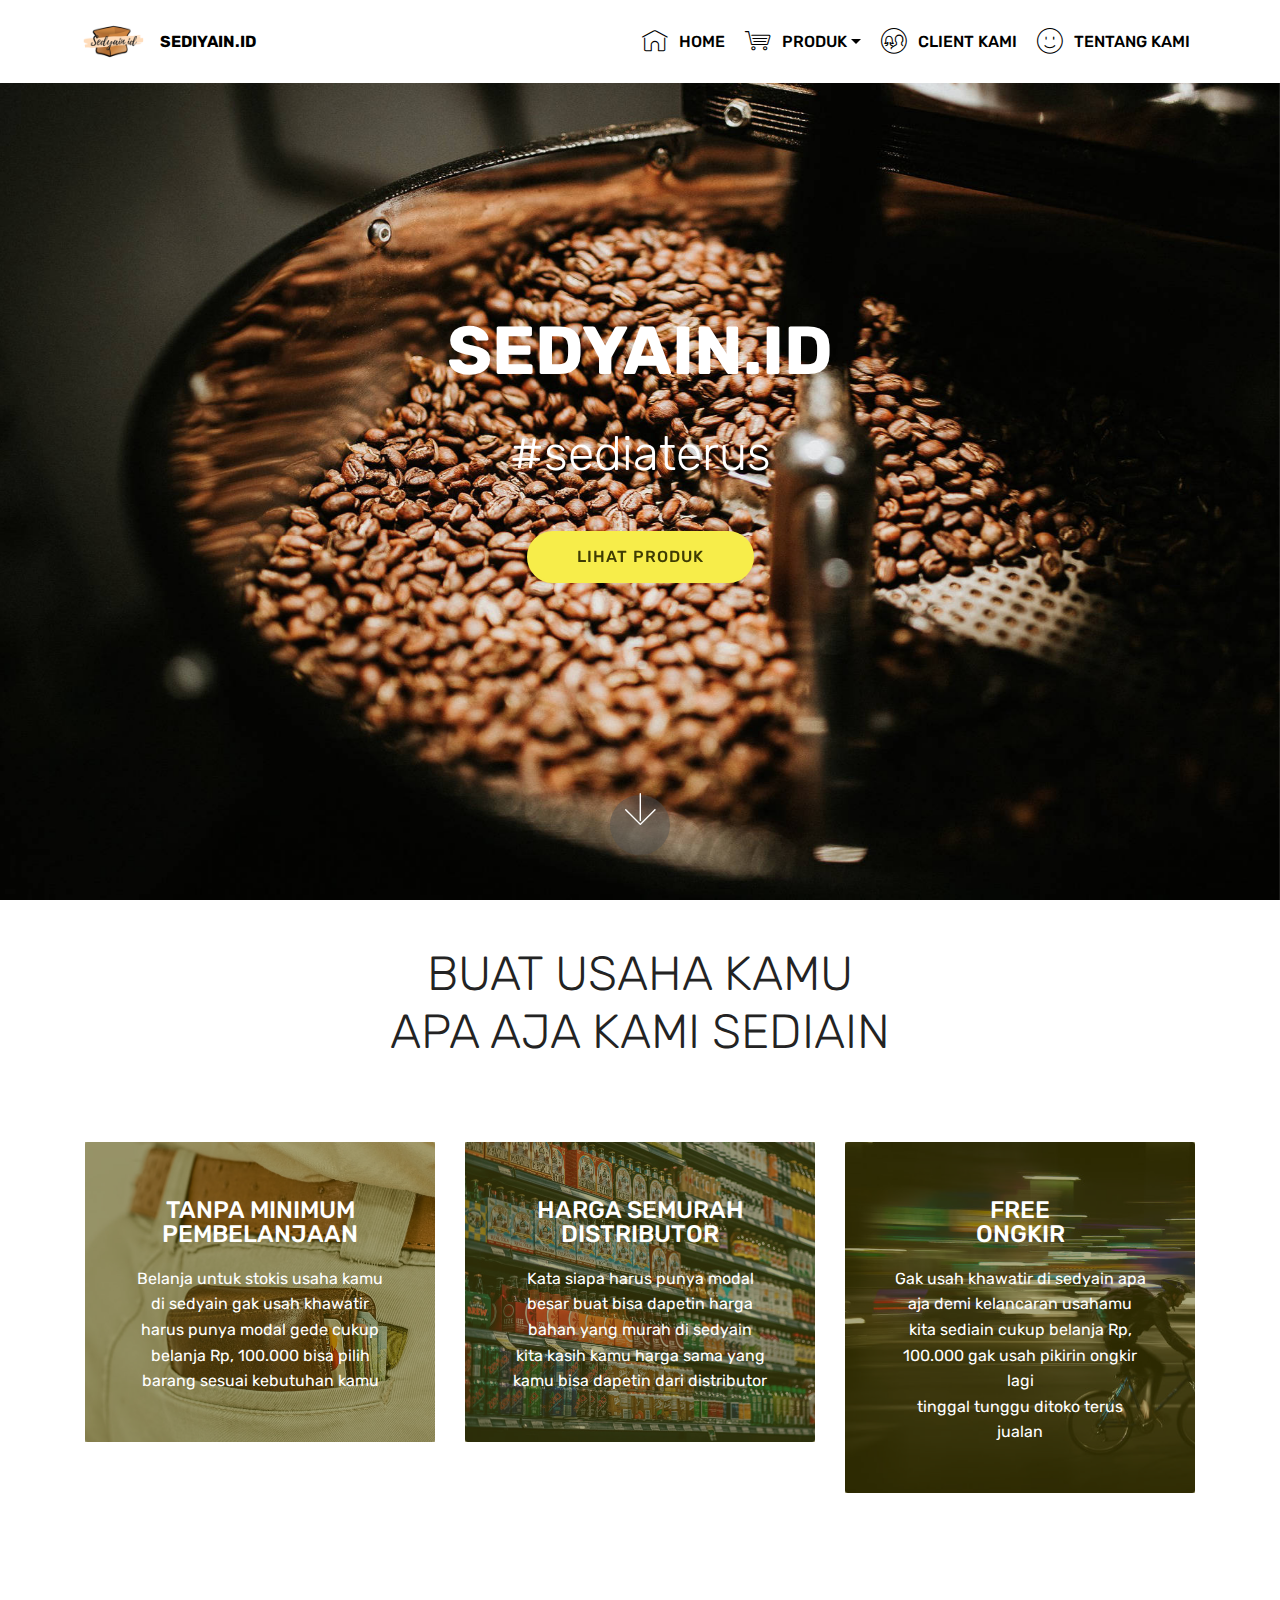
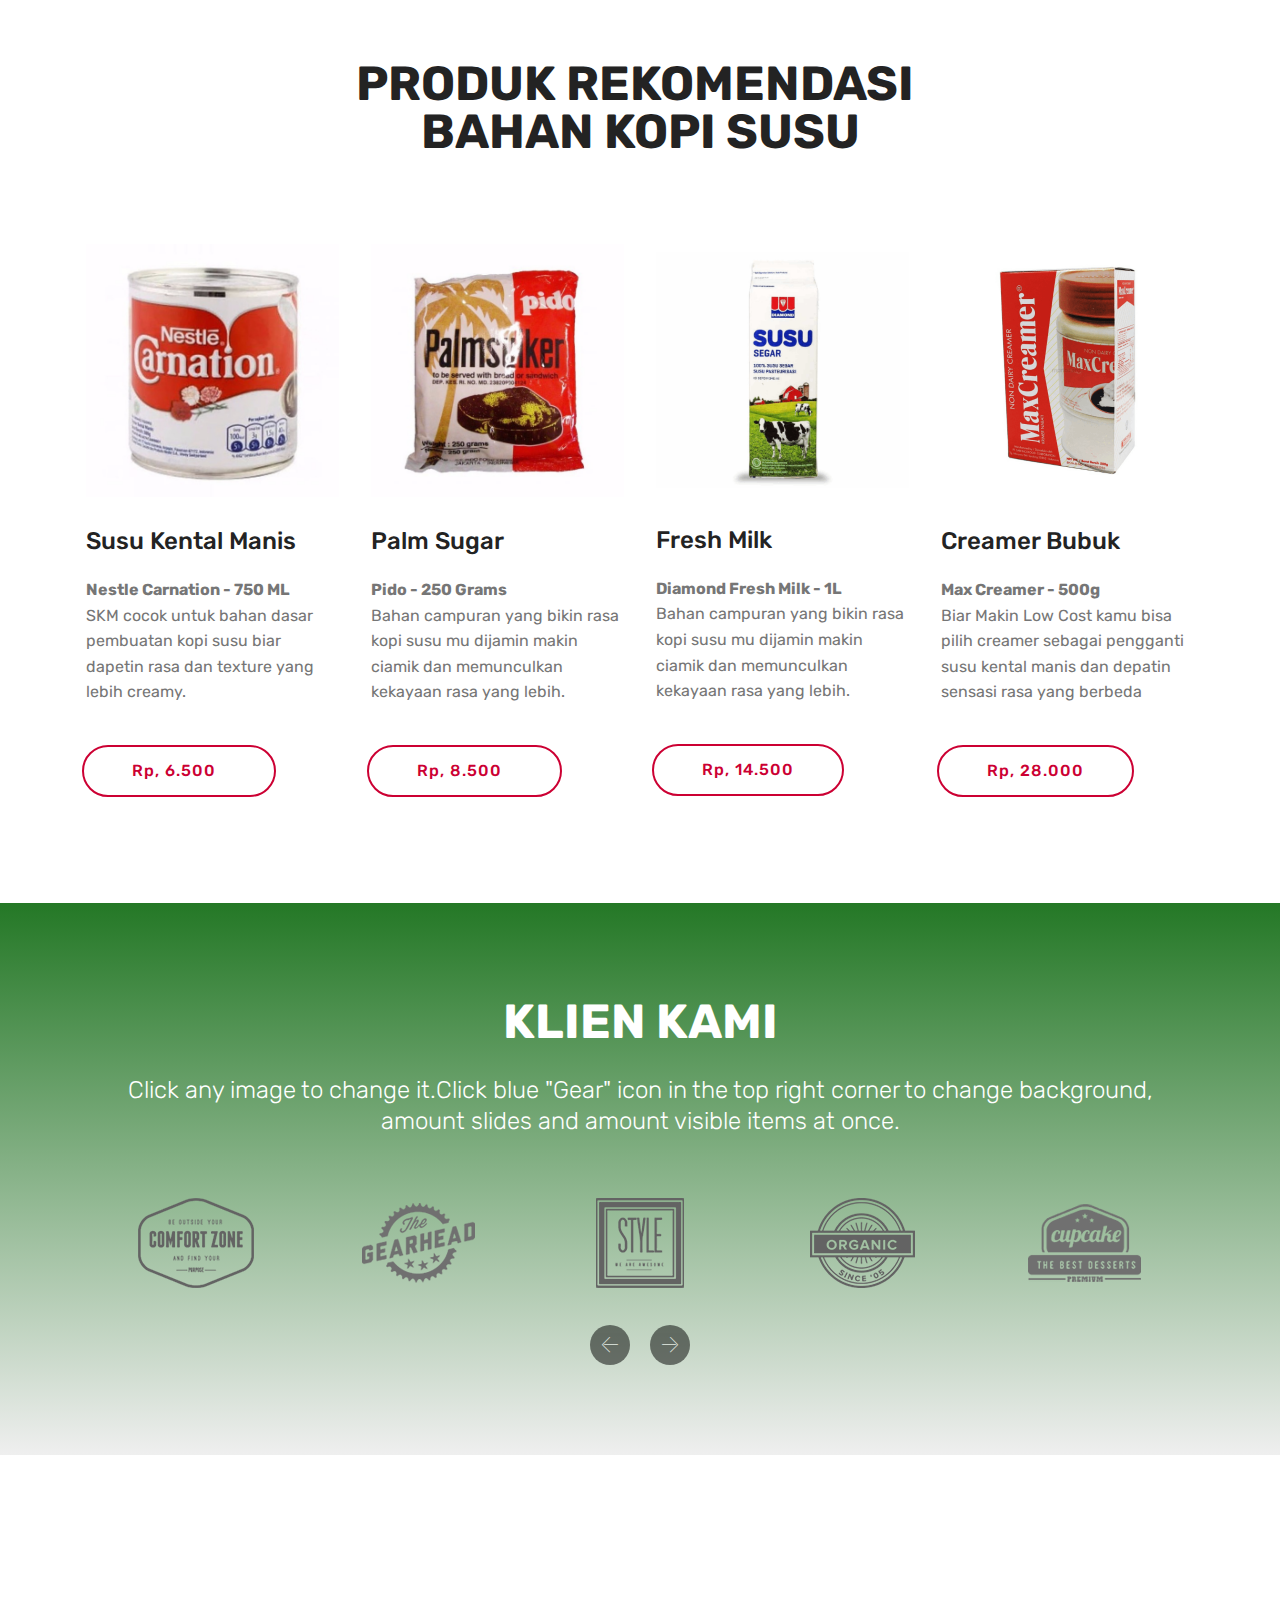
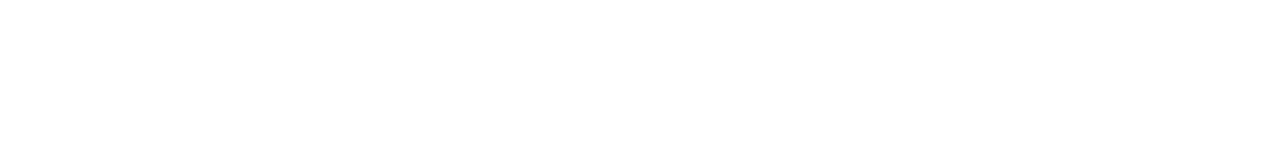
==== commit 847ef805: "create github pages" ====
--- a/index.html
+++ b/index.html
@@ -6,7 +6,7 @@
   <meta http-equiv="X-UA-Compatible" content="IE=edge">
   <meta name="generator" content="Mobirise v4.11.2, mobirise.com">
   <meta name="viewport" content="width=device-width, initial-scale=1, minimum-scale=1">
-  <link rel="shortcut icon" href="assets/images/logo2.png" type="image/x-icon">
+  <link rel="shortcut icon" href="assets/images/desain-tanpa-judul-15-162x162.png" type="image/x-icon">
   <meta name="description" content="">
   
   <title>Home</title>
@@ -41,24 +41,23 @@
             <div class="navbar-brand">
                 <span class="navbar-logo">
                     <a href="https://mobirise.com">
-                         <img src="assets/images/logo2.png" alt="Mobirise" style="height: 3.8rem;">
+                         <img src="assets/images/desain-tanpa-judul-15-162x162.png" alt="Mobirise" title="" style="height: 4.2rem;">
                     </a>
                 </span>
-                <span class="navbar-caption-wrap"><a class="navbar-caption text-white display-4" href="https://mobirise.com">
-                        SEDYAIN.ID</a></span>
+                <span class="navbar-caption-wrap"><a class="navbar-caption text-black display-4" href="index.html#header2-1">SEDIYAIN.ID</a></span>
             </div>
         </div>
         <div class="collapse navbar-collapse" id="navbarSupportedContent">
-            <ul class="navbar-nav nav-dropdown nav-right" data-app-modern-menu="true"><li class="nav-item dropdown open"><a class="nav-link link text-white dropdown-toggle display-4" href="https://mobirise.com" aria-expanded="true" data-toggle="dropdown-submenu"><span class="mbri-shopping-cart mbr-iconfont mbr-iconfont-btn"></span>
+            <ul class="navbar-nav nav-dropdown nav-right" data-app-modern-menu="true"><li class="nav-item"><a class="nav-link link text-black display-4" href="index.html#header2-1" aria-expanded="false"><span class="mbri-home mbr-iconfont mbr-iconfont-btn"></span>HOME</a></li><li class="nav-item dropdown open"><a class="nav-link link dropdown-toggle text-black display-4" href="#top" aria-expanded="true" data-toggle="dropdown-submenu"><span class="mbri-shopping-cart mbr-iconfont mbr-iconfont-btn"></span>
                         
-                        PRODUK</a><div class="dropdown-menu"><a class="text-white dropdown-item display-4" href="https://mobirise.com" aria-expanded="false">Powder</a><a class="text-white dropdown-item display-4" href="https://mobirise.com" aria-expanded="false">Syrup<br></a><div class="dropdown open"><a class="text-white dropdown-item dropdown-toggle display-4" href="https://mobirise.com" aria-expanded="true" data-toggle="dropdown-submenu">Bar stokis</a><div class="dropdown-menu dropdown-submenu"><a class="text-white dropdown-item display-4" href="https://mobirise.com" aria-expanded="false">Freshmilk</a><a class="text-white dropdown-item display-4" href="https://mobirise.com" aria-expanded="false">Sugar</a><a class="text-white dropdown-item display-4" href="https://mobirise.com" aria-expanded="false">Palm Sugar</a><a class="text-white dropdown-item display-4" href="https://mobirise.com" aria-expanded="false">Crimer</a><a class="text-white dropdown-item display-4" href="https://mobirise.com" aria-expanded="false">Susu Kental Manis</a></div></div><a class="text-white dropdown-item display-4" href="https://mobirise.com" aria-expanded="false">Cup<br></a></div></li>
-                <li class="nav-item"><a class="nav-link link text-white display-4" href="index.html#clients-a" aria-expanded="false"><span class="mbri-users mbr-iconfont mbr-iconfont-btn"></span>CLIENT KAMI</a></li><li class="nav-item"><a class="nav-link link text-white display-4" href="index.html#features13-9" aria-expanded="false"><span class="mbri-smile-face mbr-iconfont mbr-iconfont-btn"></span>TENTANG KAMI</a></li></ul>
+                        PRODUK</a><div class="dropdown-menu"><div class="dropdown"><a class="dropdown-item dropdown-toggle text-black display-4" href="https://mobirise.com" aria-expanded="false" data-toggle="dropdown-submenu">Powder</a><div class="dropdown-menu dropdown-submenu"><a class="dropdown-item text-black display-4" href="page1.html#services6-d" aria-expanded="false">GENOVA<br></a><a class="dropdown-item text-black display-4" href="https://mobirise.com" aria-expanded="false">FORMISA<br></a><a class="dropdown-item text-black display-4" href="https://mobirise.com" aria-expanded="false">TOFIN<br></a></div></div><div class="dropdown"><a class="dropdown-item dropdown-toggle text-black display-4" href="https://mobirise.com" aria-expanded="false" data-toggle="dropdown-submenu">Syrup<br></a><div class="dropdown-menu dropdown-submenu"><a class="dropdown-item text-black display-4" href="page1.html#services6-e" aria-expanded="false">GENOVA</a><a class="dropdown-item text-black display-4" href="https://mobirise.com" aria-expanded="false">FORMISA</a><a class="dropdown-item text-black display-4" href="https://mobirise.com" aria-expanded="false">MONIN</a></div></div><div class="dropdown"><a class="dropdown-item dropdown-toggle text-black display-4" href="https://mobirise.com" aria-expanded="false" data-toggle="dropdown-submenu">Bar stokis</a><div class="dropdown-menu dropdown-submenu"><a class="dropdown-item text-black display-4" href="https://mobirise.com" aria-expanded="false">Freshmilk</a><a class="dropdown-item text-black display-4" href="https://mobirise.com" aria-expanded="false">Sugar</a><a class="dropdown-item text-black display-4" href="https://mobirise.com" aria-expanded="false">Palm Sugar</a><a class="dropdown-item text-black display-4" href="https://mobirise.com" aria-expanded="false">Crimer</a><a class="dropdown-item text-black display-4" href="https://mobirise.com" aria-expanded="false">Susu Kental Manis</a></div></div><a class="dropdown-item text-black display-4" href="https://mobirise.com" aria-expanded="false">Cup<br></a></div></li>
+                <li class="nav-item"><a class="nav-link link text-black display-4" href="index.html#clients-a" aria-expanded="false"><span class="mbri-users mbr-iconfont mbr-iconfont-btn"></span>CLIENT KAMI</a></li><li class="nav-item"><a class="nav-link link text-black display-4" href="index.html#features13-9" aria-expanded="false"><span class="mbri-smile-face mbr-iconfont mbr-iconfont-btn"></span>TENTANG KAMI</a></li></ul>
             
         </div>
     </nav>
 </section>
 
-<section class="engine"><a href="https://mobirise.info/g">how to build your own website</a></section><section class="cid-qTkA127IK8 mbr-fullscreen mbr-parallax-background" id="header2-1">
+<section class="engine"><a href="https://mobirise.info/l">free website templates</a></section><section class="cid-qTkA127IK8 mbr-fullscreen mbr-parallax-background" id="header2-1">
 
     
 
@@ -143,7 +142,7 @@
             <!--Titles-->
             <div class="title pb-5 col-12">
                 <h2 class="align-left pb-3 mbr-fonts-style display-2"><strong>
-                    PRODUK REKOMENDASI KEDAI KOPI</strong></h2>
+                    PRODUK REKOMENDASI&nbsp;<br>BAHAN KOPI SUSU</strong></h2>
                 
             </div>
             <!--Card-1-->
@@ -155,7 +154,7 @@
                     <div class="card-box">
                         <h4 class="card-title mbr-fonts-style display-5">Susu Kental Manis</h4>
                         <p class="mbr-text mbr-fonts-style display-7"><strong>
-                            Nestle Carnation - 750 ML</strong><br>SKM cocok untuk bahan dasar pembuatan kopi susu untuk menimbulkan rasa dan texture yang lebih creamy. &nbsp;</p>
+                            Nestle Carnation - 750 ML</strong><br>SKM cocok untuk bahan dasar pembuatan kopi susu biar dapetin rasa dan texture yang lebih creamy. &nbsp;</p>
                         <!--Btn-->
                         <div class="mbr-section-btn align-left"><a href="https://mobirise.co" class="btn btn-secondary-outline display-4">Rp, 6.500 &nbsp;</a></div>
                     </div>
@@ -199,22 +198,15 @@
             <div class="card col-12 col-md-6 p-3 col-lg-3 last-child">
                 <div class="card-wrapper">
                     <div class="card-img">
-                        <img src="assets/images/product1.jpg" alt="Mobirise">
+                        <img src="assets/images/desain-tanpa-judul-9-506x506.png" alt="Mobirise" title="">
                     </div>
                     <div class="card-box">
-                        <h4 class="card-title mbr-fonts-style display-5">
-                            Watch Strict
-                        </h4>
-                        <p class="mbr-text mbr-fonts-style display-7">
-                            Lorem ipsum dolor sit amet, consectetur adipisicing elit. Ab accusantium dolores doloribus
-                            eligendi eum illo placeat quis repellendus sequi tempore!
-                        </p>
+                        <h4 class="card-title mbr-fonts-style display-5">Creamer Bubuk</h4>
+                        <p class="mbr-text mbr-fonts-style display-7"><strong>
+                            Max Creamer - 500g</strong><br>Biar Makin Low Cost kamu bisa pilih creamer sebagai pengganti susu kental manis dan depatin sensasi rasa yang berbeda</p>
                         <!--Btn-->
-                        <div class="mbr-section-btn align-left">
-                            <a href="https://mobirise.co" class="btn btn-warning-outline display-4">
-                                $ 790
-                            </a>
-                        </div>
+                        <div class="mbr-section-btn align-left"><a href="https://mobirise.co" class="btn btn-secondary-outline display-4">
+                                Rp, 28.000</a></div>
                     </div>
                 </div>
             </div>
@@ -316,15 +308,11 @@
                 </div>
             </div>
             <div class="col-12 col-md-3 mbr-fonts-style display-7">
-                <h5 class="pb-3">
-                    Address
-                </h5>
+                <h5 class="pb-3">Alamat Kami</h5>
                 <p class="mbr-text">Jl Panglima Polim V <br>No.48 RT 04 / RW 08<br>Melawai - Kebayoran Baru<br>Jakarta Selatan - DKI Jakarta<br><br></p>
             </div>
             <div class="col-12 col-md-3 mbr-fonts-style display-7">
-                <h5 class="pb-3">
-                    Contacts
-                </h5>
+                <h5 class="pb-3">Hubungi Kami</h5>
                 <p class="mbr-text">
                     Email : Admin@sedyain.id &nbsp; &nbsp; &nbsp;<br>Phone : +(62) 81219094287 &nbsp;&nbsp;<br>WA : 081219094287</p>
             </div>
@@ -361,21 +349,9 @@
                                 <span class="socicon-youtube socicon mbr-iconfont mbr-iconfont-social"></span>
                             </a>
                         </div>
-                        <div class="soc-item">
-                            <a href="https://instagram.com/mobirise" target="_blank">
-                                <span class="socicon-instagram socicon mbr-iconfont mbr-iconfont-social"></span>
-                            </a>
-                        </div>
-                        <div class="soc-item">
-                            <a href="https://plus.google.com/u/0/+Mobirise" target="_blank">
-                                <span class="socicon-googleplus socicon mbr-iconfont mbr-iconfont-social"></span>
-                            </a>
-                        </div>
-                        <div class="soc-item">
-                            <a href="https://www.behance.net/Mobirise" target="_blank">
-                                <span class="socicon-behance socicon mbr-iconfont mbr-iconfont-social"></span>
-                            </a>
-                        </div>
+                        
+                        
+                        
                     </div>
                 </div>
             </div>
--- a/assets/mobirise/css/mbr-additional.css
+++ b/assets/mobirise/css/mbr-additional.css
@@ -92,7 +92,7 @@
   border-radius: 3px;
 }
 .bg-primary {
-  background-color: #149dcc !important;
+  background-color: #16a61a !important;
 }
 .bg-success {
   background-color: #f7ed4a !important;
@@ -104,12 +104,12 @@
   background-color: #879a9f !important;
 }
 .bg-danger {
-  background-color: #787324 !important;
+  background-color: #16a61a !important;
 }
 .btn-primary,
 .btn-primary:active {
-  background-color: #149dcc !important;
-  border-color: #149dcc !important;
+  background-color: #16a61a !important;
+  border-color: #16a61a !important;
   color: #ffffff !important;
 }
 .btn-primary:hover,
@@ -117,14 +117,14 @@
 .btn-primary.focus,
 .btn-primary.active {
   color: #ffffff !important;
-  background-color: #0d6786 !important;
-  border-color: #0d6786 !important;
+  background-color: #0d620f !important;
+  border-color: #0d620f !important;
 }
 .btn-primary.disabled,
 .btn-primary:disabled {
   color: #ffffff !important;
-  background-color: #0d6786 !important;
-  border-color: #0d6786 !important;
+  background-color: #0d620f !important;
+  border-color: #0d620f !important;
 }
 .btn-secondary,
 .btn-secondary:active {
@@ -208,8 +208,8 @@
 }
 .btn-danger,
 .btn-danger:active {
-  background-color: #787324 !important;
-  border-color: #787324 !important;
+  background-color: #16a61a !important;
+  border-color: #16a61a !important;
   color: #ffffff !important;
 }
 .btn-danger:hover,
@@ -217,14 +217,14 @@
 .btn-danger.focus,
 .btn-danger.active {
   color: #ffffff !important;
-  background-color: #3d3b12 !important;
-  border-color: #3d3b12 !important;
+  background-color: #0d620f !important;
+  border-color: #0d620f !important;
 }
 .btn-danger.disabled,
 .btn-danger:disabled {
   color: #ffffff !important;
-  background-color: #3d3b12 !important;
-  border-color: #3d3b12 !important;
+  background-color: #0d620f !important;
+  border-color: #0d620f !important;
 }
 .btn-white {
   color: #333333 !important;
@@ -272,22 +272,22 @@
 .btn-primary-outline,
 .btn-primary-outline:active {
   background: none;
-  border-color: #0b566f;
-  color: #0b566f;
+  border-color: #0a4c0c;
+  color: #0a4c0c;
 }
 .btn-primary-outline:hover,
 .btn-primary-outline:focus,
 .btn-primary-outline.focus,
 .btn-primary-outline.active {
   color: #ffffff;
-  background-color: #149dcc;
-  border-color: #149dcc;
+  background-color: #16a61a;
+  border-color: #16a61a;
 }
 .btn-primary-outline.disabled,
 .btn-primary-outline:disabled {
   color: #ffffff !important;
-  background-color: #149dcc !important;
-  border-color: #149dcc !important;
+  background-color: #16a61a !important;
+  border-color: #16a61a !important;
 }
 .btn-secondary-outline,
 .btn-secondary-outline:active {
@@ -372,22 +372,22 @@
 .btn-danger-outline,
 .btn-danger-outline:active {
   background: none;
-  border-color: #2a280c;
-  color: #2a280c;
+  border-color: #0a4c0c;
+  color: #0a4c0c;
 }
 .btn-danger-outline:hover,
 .btn-danger-outline:focus,
 .btn-danger-outline.focus,
 .btn-danger-outline.active {
   color: #ffffff;
-  background-color: #787324;
-  border-color: #787324;
+  background-color: #16a61a;
+  border-color: #16a61a;
 }
 .btn-danger-outline.disabled,
 .btn-danger-outline:disabled {
   color: #ffffff !important;
-  background-color: #787324 !important;
-  border-color: #787324 !important;
+  background-color: #16a61a !important;
+  border-color: #16a61a !important;
 }
 .btn-black-outline,
 .btn-black-outline:active {
@@ -424,7 +424,7 @@
   border-color: #ffffff;
 }
 .text-primary {
-  color: #149dcc !important;
+  color: #16a61a !important;
 }
 .text-secondary {
   color: #ff3366 !important;
@@ -439,7 +439,7 @@
   color: #879a9f !important;
 }
 .text-danger {
-  color: #787324 !important;
+  color: #16a61a !important;
 }
 .text-white {
   color: #ffffff !important;
@@ -449,7 +449,7 @@
 }
 a.text-primary:hover,
 a.text-primary:focus {
-  color: #0b566f !important;
+  color: #0a4c0c !important;
 }
 a.text-secondary:hover,
 a.text-secondary:focus {
@@ -469,7 +469,7 @@
 }
 a.text-danger:hover,
 a.text-danger:focus {
-  color: #2a280c !important;
+  color: #0a4c0c !important;
 }
 a.text-white:hover,
 a.text-white:focus {
@@ -489,7 +489,7 @@
   background-color: #879a9f;
 }
 .alert-danger {
-  background-color: #787324;
+  background-color: #16a61a;
 }
 .mbr-section-btn a.btn:not(.btn-form) {
   border-radius: 100px;
@@ -507,8 +507,8 @@
   border-radius: 100px !important;
 }
 .mbr-gallery-filter li.active .btn {
-  background-color: #149dcc;
-  border-color: #149dcc;
+  background-color: #16a61a;
+  border-color: #16a61a;
   color: #ffffff;
 }
 .mbr-gallery-filter li.active .btn:focus {
@@ -519,11 +519,11 @@
 }
 a,
 a:hover {
-  color: #149dcc;
+  color: #16a61a;
 }
 .mbr-plan-header.bg-primary .mbr-plan-subtitle,
 .mbr-plan-header.bg-primary .mbr-plan-price-desc {
-  color: #b4e6f8;
+  color: #53e857;
 }
 .mbr-plan-header.bg-success .mbr-plan-subtitle,
 .mbr-plan-header.bg-success .mbr-plan-price-desc {
@@ -539,7 +539,7 @@
 }
 .mbr-plan-header.bg-danger .mbr-plan-subtitle,
 .mbr-plan-header.bg-danger .mbr-plan-price-desc {
-  color: #cbc351;
+  color: #53e857;
 }
 /* Scroll to top button*/
 #scrollToTop a {
@@ -554,7 +554,7 @@
   font-size: 1.6rem;
 }
 blockquote {
-  border-color: #149dcc;
+  border-color: #16a61a;
 }
 /* Forms */
 .mbr-form .btn {
@@ -610,11 +610,11 @@
 /* Footer */
 .mbr-footer-content li::before,
 .mbr-footer .mbr-contacts li::before {
-  background: #149dcc;
+  background: #16a61a;
 }
 .mbr-footer-content li a:hover,
 .mbr-footer .mbr-contacts li a:hover {
-  color: #149dcc;
+  color: #16a61a;
 }
 .footer3 input[type="email"],
 .footer4 input[type="email"] {
@@ -656,7 +656,7 @@
 }
 .jq-selectbox li:hover,
 .jq-selectbox li.selected {
-  background-color: #149dcc;
+  background-color: #16a61a;
   color: #ffffff;
 }
 .jq-selectbox .jq-selectbox__trigger-arrow,
@@ -669,14 +669,14 @@
 .jq-selectbox:hover .jq-selectbox__trigger-arrow,
 .jq-number__spin.minus:hover:after,
 .jq-number__spin.plus:hover:after {
-  border-top-color: #149dcc;
-  border-bottom-color: #149dcc;
+  border-top-color: #16a61a;
+  border-bottom-color: #16a61a;
 }
 .xdsoft_datetimepicker .xdsoft_calendar td.xdsoft_default,
 .xdsoft_datetimepicker .xdsoft_calendar td.xdsoft_current,
 .xdsoft_datetimepicker .xdsoft_timepicker .xdsoft_time_box > div > div.xdsoft_current {
   color: #ffffff !important;
-  background-color: #149dcc !important;
+  background-color: #16a61a !important;
   box-shadow: none !important;
 }
 .xdsoft_datetimepicker .xdsoft_calendar td:hover,
@@ -704,19 +704,19 @@
   top: 50%;
   left: 50%;
   transform: translateX(-50%) translateY(-50%);
-  background-image: url("data:image/svg+xml;charset=UTF-8,%3csvg width='32' height='32' viewBox='0 0 64 64' xmlns='http://www.w3.org/2000/svg' stroke='%23149dcc' %3e%3cg fill='none' fill-rule='evenodd'%3e%3cg transform='translate(16 16)' stroke-width='2'%3e%3ccircle stroke-opacity='.5' cx='16' cy='16' r='16'/%3e%3cpath d='M32 16c0-9.94-8.06-16-16-16'%3e%3canimateTransform attributeName='transform' type='rotate' from='0 16 16' to='360 16 16' dur='1s' repeatCount='indefinite'/%3e%3c/path%3e%3c/g%3e%3c/g%3e%3c/svg%3e");
+  background-image: url("data:image/svg+xml;charset=UTF-8,%3csvg width='32' height='32' viewBox='0 0 64 64' xmlns='http://www.w3.org/2000/svg' stroke='%2316a61a' %3e%3cg fill='none' fill-rule='evenodd'%3e%3cg transform='translate(16 16)' stroke-width='2'%3e%3ccircle stroke-opacity='.5' cx='16' cy='16' r='16'/%3e%3cpath d='M32 16c0-9.94-8.06-16-16-16'%3e%3canimateTransform attributeName='transform' type='rotate' from='0 16 16' to='360 16 16' dur='1s' repeatCount='indefinite'/%3e%3c/path%3e%3c/g%3e%3c/g%3e%3c/svg%3e");
 }
 section.lazy-placeholder:after {
   opacity: 0.3;
 }
 .cid-qTkzRZLJNu .navbar {
   padding: .5rem 0;
-  background: #333333;
+  background: #ffffff;
   transition: none;
   min-height: 77px;
 }
 .cid-qTkzRZLJNu .navbar-dropdown.bg-color.transparent.opened {
-  background: #333333;
+  background: #ffffff;
 }
 .cid-qTkzRZLJNu a {
   font-style: normal;
@@ -800,7 +800,7 @@
   padding-bottom: 0;
 }
 .cid-qTkzRZLJNu .dropdown .dropdown-menu {
-  background: #333333;
+  background: #ffffff;
   display: none;
   position: absolute;
   min-width: 5rem;
@@ -871,7 +871,7 @@
   width: 30px;
   height: 2px;
   border-right: 5px;
-  background-color: #ffffff;
+  background-color: #232323;
 }
 .cid-qTkzRZLJNu button.navbar-toggler .hamburger span:nth-child(1) {
   top: 0;
@@ -1096,7 +1096,7 @@
 }
 .cid-qTkzRZLJNu .nav-link:hover,
 .cid-qTkzRZLJNu .dropdown-item:hover {
-  color: #c1c1c1 !important;
+  color: #16a61a !important;
 }
 .cid-qTkA127IK8 {
   background-image: url("../../../assets/images/mbr-1920x1280.jpg");
@@ -1401,9 +1401,9 @@
   color: #ffffff;
 }
 .cid-qTkAaeaxX5 {
-  padding-top: 60px;
-  padding-bottom: 60px;
-  background-color: #2e2e2e;
+  padding-top: 45px;
+  padding-bottom: 0px;
+  background-color: #232323;
 }
 @media (max-width: 767px) {
   .cid-qTkAaeaxX5 .content {
@@ -1467,14 +1467,19 @@
     -webkit-justify-content: center;
   }
 }
+.cid-rFttaoppsu {
+  padding-top: 120px;
+  padding-bottom: 0px;
+  background-image: url("../../../assets/images/background4.jpg");
+}
 .cid-qTkzRZLJNu .navbar {
   padding: .5rem 0;
-  background: #333333;
+  background: #ffffff;
   transition: none;
   min-height: 77px;
 }
 .cid-qTkzRZLJNu .navbar-dropdown.bg-color.transparent.opened {
-  background: #333333;
+  background: #ffffff;
 }
 .cid-qTkzRZLJNu a {
   font-style: normal;
@@ -1558,7 +1563,7 @@
   padding-bottom: 0;
 }
 .cid-qTkzRZLJNu .dropdown .dropdown-menu {
-  background: #333333;
+  background: #ffffff;
   display: none;
   position: absolute;
   min-width: 5rem;
@@ -1629,7 +1634,7 @@
   width: 30px;
   height: 2px;
   border-right: 5px;
-  background-color: #ffffff;
+  background-color: #232323;
 }
 .cid-qTkzRZLJNu button.navbar-toggler .hamburger span:nth-child(1) {
   top: 0;
@@ -1854,12 +1859,12 @@
 }
 .cid-qTkzRZLJNu .nav-link:hover,
 .cid-qTkzRZLJNu .dropdown-item:hover {
-  color: #c1c1c1 !important;
+  color: #16a61a !important;
 }
 .cid-rFrnawytrm {
-  padding-top: 135px;
+  padding-top: 75px;
   padding-bottom: 90px;
-  background-color: #ffffff;
+  background-color: #efefef;
 }
 .cid-rFrnawytrm .title {
   padding-bottom: 2.5rem;
@@ -1914,10 +1919,19 @@
     padding-top: 1rem;
   }
 }
+.cid-rFrnawytrm H2 {
+  text-align: center;
+}
+.cid-rFrnawytrm .mbr-section-subtitle {
+  text-align: center;
+}
+.cid-rFrnawytrm .cost {
+  text-align: right;
+}
 .cid-rFrnb5kJnQ {
   padding-top: 90px;
   padding-bottom: 90px;
-  background-color: #ffffff;
+  background-color: #efefef;
 }
 .cid-rFrnb5kJnQ .title {
   padding-bottom: 2.5rem;
@@ -1972,14 +1986,94 @@
     padding-top: 1rem;
   }
 }
+.cid-rFrnb5kJnQ .mbr-section-subtitle {
+  text-align: center;
+}
+.cid-rFrnb5kJnQ H2 {
+  text-align: center;
+}
+.cid-rFtTNblQiD {
+  padding-top: 30px;
+  padding-bottom: 0px;
+  background-color: #ffffff;
+}
+@media (max-width: 767px) {
+  .cid-rFtTNblQiD .content {
+    text-align: center;
+  }
+  .cid-rFtTNblQiD .content > div:not(:last-child) {
+    margin-bottom: 2rem;
+  }
+}
+@media (max-width: 767px) {
+  .cid-rFtTNblQiD .media-wrap {
+    margin-bottom: 1rem;
+  }
+}
+.cid-rFtTNblQiD .media-wrap .mbr-iconfont-logo {
+  font-size: 7.5rem;
+  color: #f36;
+}
+.cid-rFtTNblQiD .media-wrap img {
+  height: 6rem;
+}
+@media (max-width: 767px) {
+  .cid-rFtTNblQiD .footer-lower .copyright {
+    margin-bottom: 1rem;
+    text-align: center;
+  }
+}
+.cid-rFtTNblQiD .footer-lower hr {
+  margin: 1rem 0;
+  border-color: #fff;
+  opacity: .05;
+}
+.cid-rFtTNblQiD .footer-lower .social-list {
+  padding-left: 0;
+  margin-bottom: 0;
+  list-style: none;
+  display: flex;
+  -webkit-flex-wrap: wrap;
+  flex-wrap: wrap;
+  -webkit-justify-content: flex-end;
+  justify-content: flex-end;
+}
+.cid-rFtTNblQiD .footer-lower .social-list .mbr-iconfont-social {
+  font-size: 1.3rem;
+  color: #fff;
+}
+.cid-rFtTNblQiD .footer-lower .social-list .soc-item {
+  margin: 0 .5rem;
+}
+.cid-rFtTNblQiD .footer-lower .social-list a {
+  margin: 0;
+  opacity: .5;
+  -webkit-transition: .2s linear;
+  transition: .2s linear;
+}
+.cid-rFtTNblQiD .footer-lower .social-list a:hover {
+  opacity: 1;
+}
+@media (max-width: 767px) {
+  .cid-rFtTNblQiD .footer-lower .social-list {
+    -webkit-justify-content: center;
+    justify-content: center;
+  }
+}
+.cid-rFtTNblQiD H5 {
+  color: #232323;
+}
+.cid-rFtTNblQiD P {
+  color: #232323;
+}
 .cid-qTkzRZLJNu .navbar {
   padding: .5rem 0;
-  background: #333333;
+  background: #ffffff;
   transition: none;
   min-height: 77px;
 }
 .cid-qTkzRZLJNu .navbar-dropdown.bg-color.transparent.opened {
-  background: #333333;
+  background: #ffffff;
 }
 .cid-qTkzRZLJNu a {
   font-style: normal;
@@ -2063,7 +2157,7 @@
   padding-bottom: 0;
 }
 .cid-qTkzRZLJNu .dropdown .dropdown-menu {
-  background: #333333;
+  background: #ffffff;
   display: none;
   position: absolute;
   min-width: 5rem;
@@ -2134,7 +2228,7 @@
   width: 30px;
   height: 2px;
   border-right: 5px;
-  background-color: #ffffff;
+  background-color: #232323;
 }
 .cid-qTkzRZLJNu button.navbar-toggler .hamburger span:nth-child(1) {
   top: 0;
@@ -2359,7 +2453,7 @@
 }
 .cid-qTkzRZLJNu .nav-link:hover,
 .cid-qTkzRZLJNu .dropdown-item:hover {
-  color: #c1c1c1 !important;
+  color: #16a61a !important;
 }
 .cid-rFrrbavmbe {
   padding-top: 120px;
@@ -2526,3 +2620,547 @@
     justify-content: center;
   }
 }
+.cid-rFtDld3rpH {
+  padding-top: 105px;
+  padding-bottom: 15px;
+  background-image: url("../../../assets/images/desain-tanpa-judul-13-1024x659.png");
+}
+.cid-rFtDld3rpH .mbr-section-subtitle {
+  color: #232323;
+  text-align: center;
+  font-weight: 300;
+}
+.cid-rFtDld3rpH .step {
+  width: 34px;
+  height: 34px;
+  font-size: 17px;
+  border-radius: 50%;
+  border: 2px solid #efefef;
+  padding-bottom: 0;
+}
+@media (min-width: 768px) {
+  .cid-rFtDld3rpH .separline .step-wrapper {
+    position: relative;
+  }
+  .cid-rFtDld3rpH .separline .step-wrapper:before,
+  .cid-rFtDld3rpH .separline .step-wrapper:after {
+    top: 19px;
+    position: absolute;
+    content: "";
+    height: 2px;
+    width: calc(50% + 15px - 17px - 8px);
+    background-color: #efefef;
+  }
+  .cid-rFtDld3rpH .separline .step-wrapper:before {
+    left: -15px;
+  }
+  .cid-rFtDld3rpH .separline .step-wrapper:after {
+    left: calc(50% + 8px + 17px);
+  }
+  .cid-rFtDld3rpH .separline.last-child .step-wrapper:after,
+  .cid-rFtDld3rpH .separline:nth-child(3n) .step-wrapper:after,
+  .cid-rFtDld3rpH .separline:nth-child(3n+1) .step-wrapper:before {
+    background: none;
+  }
+}
+@media (max-width: 767px) {
+  .cid-rFtDld3rpH .card:not(.last-child) {
+    padding-bottom: 1.5rem;
+  }
+}
+.cid-rFtDld3rpH .mbr-step-text {
+  color: #232323;
+}
+.cid-rFtDf468Bl {
+  padding-top: 90px;
+  padding-bottom: 90px;
+  background-color: #ffffff;
+}
+.cid-rFtDf468Bl h4 {
+  font-weight: 500;
+  margin-bottom: 0;
+  text-align: left;
+}
+.cid-rFtDf468Bl p {
+  color: #767676;
+  margin: 0;
+}
+.cid-rFtDf468Bl .card-box {
+  background-color: #ffffff;
+  background-color: transparent;
+}
+.cid-rFtDf468Bl .mbr-section-btn {
+  padding-top: 1rem;
+}
+.cid-rFtDf468Bl .card-wrapper {
+  position: relative;
+  box-shadow: 0px 0px 0px 0px rgba(0, 0, 0, 0);
+  transition: box-shadow 0.3s;
+}
+.cid-rFtDf468Bl .wrapper {
+  height: 100%;
+  display: flex;
+  flex-direction: column;
+  justify-content: flex-start;
+}
+.cid-rFtDf468Bl .border_wrapper {
+  border-left: 1px solid #232323;
+  padding-left: 2rem;
+}
+@media (max-width: 991px) {
+  .cid-rFtDf468Bl .border_wrapper {
+    border-left: none;
+    padding-left: 0;
+  }
+  .cid-rFtDf468Bl .mbr-section-btn a {
+    padding: 1rem 2rem;
+  }
+  .cid-rFtDf468Bl .mbr-figure {
+    padding-bottom: 2rem;
+  }
+}
+@media (max-width: 767px) {
+  .cid-rFtDf468Bl .wrapper {
+    align-items: center;
+    text-align: center;
+  }
+  .cid-rFtDf468Bl .col-left h4 {
+    padding-top: 1rem;
+  }
+  .cid-rFtDf468Bl p.col-right {
+    padding-top: 1rem;
+  }
+}
+.cid-rFtDa6QC5u {
+  padding-top: 30px;
+  padding-bottom: 30px;
+  background-color: #ffffff;
+}
+.cid-rFtDa6QC5u h4 {
+  font-weight: 500;
+  margin-bottom: 0;
+  text-align: left;
+  padding-top: 2rem;
+}
+.cid-rFtDa6QC5u p {
+  margin-bottom: 0;
+  text-align: left;
+  padding-top: 1.5rem;
+}
+.cid-rFtDa6QC5u .mbr-section-btn {
+  padding-top: 2.5rem;
+}
+.cid-rFtDa6QC5u .mbr-section-btn a {
+  margin: 0;
+}
+.cid-rFtDa6QC5u .mbr-text {
+  color: #767676;
+}
+.cid-rFtDa6QC5u .card-wrapper {
+  height: 100%;
+}
+@media (max-width: 767px) {
+  .cid-rFtDa6QC5u .card:not(.last-child) {
+    padding-bottom: 2rem;
+  }
+}
+.cid-rFtDa6QC5u .card-title {
+  text-align: center;
+}
+.cid-rFtDa6QC5u H2 {
+  text-align: center;
+}
+.cid-rFtCbZSwyO {
+  padding-top: 90px;
+  padding-bottom: 15px;
+  background-image: url("../../../assets/images/background4.jpg");
+}
+.cid-rFtCc1GWbI .navbar {
+  padding: .5rem 0;
+  background: #ffffff;
+  transition: none;
+  min-height: 77px;
+}
+.cid-rFtCc1GWbI .navbar-dropdown.bg-color.transparent.opened {
+  background: #ffffff;
+}
+.cid-rFtCc1GWbI a {
+  font-style: normal;
+}
+.cid-rFtCc1GWbI .nav-item span {
+  padding-right: 0.4em;
+  line-height: 0.5em;
+  vertical-align: text-bottom;
+  position: relative;
+  text-decoration: none;
+}
+.cid-rFtCc1GWbI .nav-item a {
+  display: flex;
+  align-items: center;
+  justify-content: center;
+  padding: 0.7rem 0 !important;
+  margin: 0rem .65rem !important;
+}
+.cid-rFtCc1GWbI .nav-item:focus,
+.cid-rFtCc1GWbI .nav-link:focus {
+  outline: none;
+}
+.cid-rFtCc1GWbI .btn {
+  padding: 0.4rem 1.5rem;
+  display: inline-flex;
+  align-items: center;
+}
+.cid-rFtCc1GWbI .btn .mbr-iconfont {
+  font-size: 1.6rem;
+}
+.cid-rFtCc1GWbI .menu-logo {
+  margin-right: auto;
+}
+.cid-rFtCc1GWbI .menu-logo .navbar-brand {
+  display: flex;
+  margin-left: 5rem;
+  padding: 0;
+  transition: padding .2s;
+  min-height: 3.8rem;
+  align-items: center;
+}
+.cid-rFtCc1GWbI .menu-logo .navbar-brand .navbar-caption-wrap {
+  display: -webkit-flex;
+  -webkit-align-items: center;
+  align-items: center;
+  word-break: break-word;
+  min-width: 7rem;
+  margin: .3rem 0;
+}
+.cid-rFtCc1GWbI .menu-logo .navbar-brand .navbar-caption-wrap .navbar-caption {
+  line-height: 1.2rem !important;
+  padding-right: 2rem;
+}
+.cid-rFtCc1GWbI .menu-logo .navbar-brand .navbar-logo {
+  font-size: 4rem;
+  transition: font-size 0.25s;
+}
+.cid-rFtCc1GWbI .menu-logo .navbar-brand .navbar-logo img {
+  display: flex;
+}
+.cid-rFtCc1GWbI .menu-logo .navbar-brand .navbar-logo .mbr-iconfont {
+  transition: font-size 0.25s;
+}
+.cid-rFtCc1GWbI .navbar-toggleable-sm .navbar-collapse {
+  justify-content: flex-end;
+  -webkit-justify-content: flex-end;
+  padding-right: 5rem;
+  width: auto;
+}
+.cid-rFtCc1GWbI .navbar-toggleable-sm .navbar-collapse .navbar-nav {
+  flex-wrap: wrap;
+  -webkit-flex-wrap: wrap;
+  padding-left: 0;
+}
+.cid-rFtCc1GWbI .navbar-toggleable-sm .navbar-collapse .navbar-nav .nav-item {
+  -webkit-align-self: center;
+  align-self: center;
+}
+.cid-rFtCc1GWbI .navbar-toggleable-sm .navbar-collapse .navbar-buttons {
+  padding-left: 0;
+  padding-bottom: 0;
+}
+.cid-rFtCc1GWbI .dropdown .dropdown-menu {
+  background: #ffffff;
+  display: none;
+  position: absolute;
+  min-width: 5rem;
+  padding-top: 1.4rem;
+  padding-bottom: 1.4rem;
+  text-align: left;
+}
+.cid-rFtCc1GWbI .dropdown .dropdown-menu .dropdown-item {
+  width: auto;
+  padding: 0.235em 1.5385em 0.235em 1.5385em !important;
+}
+.cid-rFtCc1GWbI .dropdown .dropdown-menu .dropdown-item::after {
+  right: 0.5rem;
+}
+.cid-rFtCc1GWbI .dropdown .dropdown-menu .dropdown-submenu {
+  margin: 0;
+}
+.cid-rFtCc1GWbI .dropdown.open > .dropdown-menu {
+  display: block;
+}
+.cid-rFtCc1GWbI .navbar-toggleable-sm.opened:after {
+  position: absolute;
+  width: 100vw;
+  height: 100vh;
+  content: '';
+  background-color: rgba(0, 0, 0, 0.1);
+  left: 0;
+  bottom: 0;
+  transform: translateY(100%);
+  -webkit-transform: translateY(100%);
+  z-index: 1000;
+}
+.cid-rFtCc1GWbI .navbar.navbar-short {
+  min-height: 60px;
+  transition: all .2s;
+}
+.cid-rFtCc1GWbI .navbar.navbar-short .navbar-toggler-right {
+  top: 20px;
+}
+.cid-rFtCc1GWbI .navbar.navbar-short .navbar-logo a {
+  font-size: 2.5rem !important;
+  line-height: 2.5rem;
+  transition: font-size 0.25s;
+}
+.cid-rFtCc1GWbI .navbar.navbar-short .navbar-logo a .mbr-iconfont {
+  font-size: 2.5rem !important;
+}
+.cid-rFtCc1GWbI .navbar.navbar-short .navbar-logo a img {
+  height: 3rem !important;
+}
+.cid-rFtCc1GWbI .navbar.navbar-short .navbar-brand {
+  min-height: 3rem;
+}
+.cid-rFtCc1GWbI button.navbar-toggler {
+  width: 31px;
+  height: 18px;
+  cursor: pointer;
+  transition: all .2s;
+  top: 1.5rem;
+  right: 1rem;
+}
+.cid-rFtCc1GWbI button.navbar-toggler:focus {
+  outline: none;
+}
+.cid-rFtCc1GWbI button.navbar-toggler .hamburger span {
+  position: absolute;
+  right: 0;
+  width: 30px;
+  height: 2px;
+  border-right: 5px;
+  background-color: #232323;
+}
+.cid-rFtCc1GWbI button.navbar-toggler .hamburger span:nth-child(1) {
+  top: 0;
+  transition: all .2s;
+}
+.cid-rFtCc1GWbI button.navbar-toggler .hamburger span:nth-child(2) {
+  top: 8px;
+  transition: all .15s;
+}
+.cid-rFtCc1GWbI button.navbar-toggler .hamburger span:nth-child(3) {
+  top: 8px;
+  transition: all .15s;
+}
+.cid-rFtCc1GWbI button.navbar-toggler .hamburger span:nth-child(4) {
+  top: 16px;
+  transition: all .2s;
+}
+.cid-rFtCc1GWbI nav.opened .hamburger span:nth-child(1) {
+  top: 8px;
+  width: 0;
+  opacity: 0;
+  right: 50%;
+  transition: all .2s;
+}
+.cid-rFtCc1GWbI nav.opened .hamburger span:nth-child(2) {
+  -webkit-transform: rotate(45deg);
+  transform: rotate(45deg);
+  transition: all .25s;
+}
+.cid-rFtCc1GWbI nav.opened .hamburger span:nth-child(3) {
+  -webkit-transform: rotate(-45deg);
+  transform: rotate(-45deg);
+  transition: all .25s;
+}
+.cid-rFtCc1GWbI nav.opened .hamburger span:nth-child(4) {
+  top: 8px;
+  width: 0;
+  opacity: 0;
+  right: 50%;
+  transition: all .2s;
+}
+.cid-rFtCc1GWbI .collapsed.navbar-expand {
+  flex-direction: column;
+}
+.cid-rFtCc1GWbI .collapsed .btn {
+  display: flex;
+}
+.cid-rFtCc1GWbI .collapsed .navbar-collapse {
+  display: none !important;
+  padding-right: 0 !important;
+}
+.cid-rFtCc1GWbI .collapsed .navbar-collapse.collapsing,
+.cid-rFtCc1GWbI .collapsed .navbar-collapse.show {
+  display: block !important;
+}
+.cid-rFtCc1GWbI .collapsed .navbar-collapse.collapsing .navbar-nav,
+.cid-rFtCc1GWbI .collapsed .navbar-collapse.show .navbar-nav {
+  display: block;
+  text-align: center;
+}
+.cid-rFtCc1GWbI .collapsed .navbar-collapse.collapsing .navbar-nav .nav-item,
+.cid-rFtCc1GWbI .collapsed .navbar-collapse.show .navbar-nav .nav-item {
+  clear: both;
+}
+.cid-rFtCc1GWbI .collapsed .navbar-collapse.collapsing .navbar-nav .nav-item:last-child,
+.cid-rFtCc1GWbI .collapsed .navbar-collapse.show .navbar-nav .nav-item:last-child {
+  margin-bottom: 1rem;
+}
+.cid-rFtCc1GWbI .collapsed .navbar-collapse.collapsing .navbar-buttons,
+.cid-rFtCc1GWbI .collapsed .navbar-collapse.show .navbar-buttons {
+  text-align: center;
+}
+.cid-rFtCc1GWbI .collapsed .navbar-collapse.collapsing .navbar-buttons:last-child,
+.cid-rFtCc1GWbI .collapsed .navbar-collapse.show .navbar-buttons:last-child {
+  margin-bottom: 1rem;
+}
+.cid-rFtCc1GWbI .collapsed button.navbar-toggler {
+  display: block;
+}
+.cid-rFtCc1GWbI .collapsed .navbar-brand {
+  margin-left: 1rem !important;
+}
+.cid-rFtCc1GWbI .collapsed .navbar-toggleable-sm {
+  flex-direction: column;
+  -webkit-flex-direction: column;
+}
+.cid-rFtCc1GWbI .collapsed .dropdown .dropdown-menu {
+  width: 100%;
+  text-align: center;
+  position: relative;
+  opacity: 0;
+  display: block;
+  height: 0;
+  visibility: hidden;
+  padding: 0;
+  transition-duration: .5s;
+  transition-property: opacity,padding,height;
+}
+.cid-rFtCc1GWbI .collapsed .dropdown.open > .dropdown-menu {
+  position: relative;
+  opacity: 1;
+  height: auto;
+  padding: 1.4rem 0;
+  visibility: visible;
+}
+.cid-rFtCc1GWbI .collapsed .dropdown .dropdown-submenu {
+  left: 0;
+  text-align: center;
+  width: 100%;
+}
+.cid-rFtCc1GWbI .collapsed .dropdown .dropdown-toggle[data-toggle="dropdown-submenu"]::after {
+  margin-top: 0;
+  position: inherit;
+  right: 0;
+  top: 50%;
+  display: inline-block;
+  width: 0;
+  height: 0;
+  margin-left: .3em;
+  vertical-align: middle;
+  content: "";
+  border-top: .30em solid;
+  border-right: .30em solid transparent;
+  border-left: .30em solid transparent;
+}
+@media (max-width: 991px) {
+  .cid-rFtCc1GWbI .navbar-expand {
+    flex-direction: column;
+  }
+  .cid-rFtCc1GWbI img {
+    height: 3.8rem !important;
+  }
+  .cid-rFtCc1GWbI .btn {
+    display: flex;
+  }
+  .cid-rFtCc1GWbI button.navbar-toggler {
+    display: block;
+  }
+  .cid-rFtCc1GWbI .navbar-brand {
+    margin-left: 1rem !important;
+  }
+  .cid-rFtCc1GWbI .navbar-toggleable-sm {
+    flex-direction: column;
+    -webkit-flex-direction: column;
+  }
+  .cid-rFtCc1GWbI .navbar-collapse {
+    display: none !important;
+    padding-right: 0 !important;
+  }
+  .cid-rFtCc1GWbI .navbar-collapse.collapsing,
+  .cid-rFtCc1GWbI .navbar-collapse.show {
+    display: block !important;
+  }
+  .cid-rFtCc1GWbI .navbar-collapse.collapsing .navbar-nav,
+  .cid-rFtCc1GWbI .navbar-collapse.show .navbar-nav {
+    display: block;
+    text-align: center;
+  }
+  .cid-rFtCc1GWbI .navbar-collapse.collapsing .navbar-nav .nav-item,
+  .cid-rFtCc1GWbI .navbar-collapse.show .navbar-nav .nav-item {
+    clear: both;
+  }
+  .cid-rFtCc1GWbI .navbar-collapse.collapsing .navbar-nav .nav-item:last-child,
+  .cid-rFtCc1GWbI .navbar-collapse.show .navbar-nav .nav-item:last-child {
+    margin-bottom: 1rem;
+  }
+  .cid-rFtCc1GWbI .navbar-collapse.collapsing .navbar-buttons,
+  .cid-rFtCc1GWbI .navbar-collapse.show .navbar-buttons {
+    text-align: center;
+  }
+  .cid-rFtCc1GWbI .navbar-collapse.collapsing .navbar-buttons:last-child,
+  .cid-rFtCc1GWbI .navbar-collapse.show .navbar-buttons:last-child {
+    margin-bottom: 1rem;
+  }
+  .cid-rFtCc1GWbI .dropdown .dropdown-menu {
+    width: 100%;
+    text-align: center;
+    position: relative;
+    opacity: 0;
+    display: block;
+    height: 0;
+    visibility: hidden;
+    padding: 0;
+    transition-duration: .5s;
+    transition-property: opacity,padding,height;
+  }
+  .cid-rFtCc1GWbI .dropdown.open > .dropdown-menu {
+    position: relative;
+    opacity: 1;
+    height: auto;
+    padding: 1.4rem 0;
+    visibility: visible;
+  }
+  .cid-rFtCc1GWbI .dropdown .dropdown-submenu {
+    left: 0;
+    text-align: center;
+    width: 100%;
+  }
+  .cid-rFtCc1GWbI .dropdown .dropdown-toggle[data-toggle="dropdown-submenu"]::after {
+    margin-top: 0;
+    position: inherit;
+    right: 0;
+    top: 50%;
+    display: inline-block;
+    width: 0;
+    height: 0;
+    margin-left: .3em;
+    vertical-align: middle;
+    content: "";
+    border-top: .30em solid;
+    border-right: .30em solid transparent;
+    border-left: .30em solid transparent;
+  }
+}
+@media (min-width: 767px) {
+  .cid-rFtCc1GWbI .menu-logo {
+    flex-shrink: 0;
+  }
+}
+.cid-rFtCc1GWbI .navbar-collapse {
+  flex-basis: auto;
+}
+.cid-rFtCc1GWbI .nav-link:hover,
+.cid-rFtCc1GWbI .dropdown-item:hover {
+  color: #16a61a !important;
+}
--- a/assets/mobirise/css/mbr-additional.css
+++ b/assets/mobirise/css/mbr-additional.css
@@ -92,7 +92,7 @@
   border-radius: 3px;
 }
 .bg-primary {
-  background-color: #149dcc !important;
+  background-color: #16a61a !important;
 }
 .bg-success {
   background-color: #f7ed4a !important;
@@ -104,12 +104,12 @@
   background-color: #879a9f !important;
 }
 .bg-danger {
-  background-color: #787324 !important;
+  background-color: #16a61a !important;
 }
 .btn-primary,
 .btn-primary:active {
-  background-color: #149dcc !important;
-  border-color: #149dcc !important;
+  background-color: #16a61a !important;
+  border-color: #16a61a !important;
   color: #ffffff !important;
 }
 .btn-primary:hover,
@@ -117,14 +117,14 @@
 .btn-primary.focus,
 .btn-primary.active {
   color: #ffffff !important;
-  background-color: #0d6786 !important;
-  border-color: #0d6786 !important;
+  background-color: #0d620f !important;
+  border-color: #0d620f !important;
 }
 .btn-primary.disabled,
 .btn-primary:disabled {
   color: #ffffff !important;
-  background-color: #0d6786 !important;
-  border-color: #0d6786 !important;
+  background-color: #0d620f !important;
+  border-color: #0d620f !important;
 }
 .btn-secondary,
 .btn-secondary:active {
@@ -208,8 +208,8 @@
 }
 .btn-danger,
 .btn-danger:active {
-  background-color: #787324 !important;
-  border-color: #787324 !important;
+  background-color: #16a61a !important;
+  border-color: #16a61a !important;
   color: #ffffff !important;
 }
 .btn-danger:hover,
@@ -217,14 +217,14 @@
 .btn-danger.focus,
 .btn-danger.active {
   color: #ffffff !important;
-  background-color: #3d3b12 !important;
-  border-color: #3d3b12 !important;
+  background-color: #0d620f !important;
+  border-color: #0d620f !important;
 }
 .btn-danger.disabled,
 .btn-danger:disabled {
   color: #ffffff !important;
-  background-color: #3d3b12 !important;
-  border-color: #3d3b12 !important;
+  background-color: #0d620f !important;
+  border-color: #0d620f !important;
 }
 .btn-white {
   color: #333333 !important;
@@ -272,22 +272,22 @@
 .btn-primary-outline,
 .btn-primary-outline:active {
   background: none;
-  border-color: #0b566f;
-  color: #0b566f;
+  border-color: #0a4c0c;
+  color: #0a4c0c;
 }
 .btn-primary-outline:hover,
 .btn-primary-outline:focus,
 .btn-primary-outline.focus,
 .btn-primary-outline.active {
   color: #ffffff;
-  background-color: #149dcc;
-  border-color: #149dcc;
+  background-color: #16a61a;
+  border-color: #16a61a;
 }
 .btn-primary-outline.disabled,
 .btn-primary-outline:disabled {
   color: #ffffff !important;
-  background-color: #149dcc !important;
-  border-color: #149dcc !important;
+  background-color: #16a61a !important;
+  border-color: #16a61a !important;
 }
 .btn-secondary-outline,
 .btn-secondary-outline:active {
@@ -372,22 +372,22 @@
 .btn-danger-outline,
 .btn-danger-outline:active {
   background: none;
-  border-color: #2a280c;
-  color: #2a280c;
+  border-color: #0a4c0c;
+  color: #0a4c0c;
 }
 .btn-danger-outline:hover,
 .btn-danger-outline:focus,
 .btn-danger-outline.focus,
 .btn-danger-outline.active {
   color: #ffffff;
-  background-color: #787324;
-  border-color: #787324;
+  background-color: #16a61a;
+  border-color: #16a61a;
 }
 .btn-danger-outline.disabled,
 .btn-danger-outline:disabled {
   color: #ffffff !important;
-  background-color: #787324 !important;
-  border-color: #787324 !important;
+  background-color: #16a61a !important;
+  border-color: #16a61a !important;
 }
 .btn-black-outline,
 .btn-black-outline:active {
@@ -424,7 +424,7 @@
   border-color: #ffffff;
 }
 .text-primary {
-  color: #149dcc !important;
+  color: #16a61a !important;
 }
 .text-secondary {
   color: #ff3366 !important;
@@ -439,7 +439,7 @@
   color: #879a9f !important;
 }
 .text-danger {
-  color: #787324 !important;
+  color: #16a61a !important;
 }
 .text-white {
   color: #ffffff !important;
@@ -449,7 +449,7 @@
 }
 a.text-primary:hover,
 a.text-primary:focus {
-  color: #0b566f !important;
+  color: #0a4c0c !important;
 }
 a.text-secondary:hover,
 a.text-secondary:focus {
@@ -469,7 +469,7 @@
 }
 a.text-danger:hover,
 a.text-danger:focus {
-  color: #2a280c !important;
+  color: #0a4c0c !important;
 }
 a.text-white:hover,
 a.text-white:focus {
@@ -489,7 +489,7 @@
   background-color: #879a9f;
 }
 .alert-danger {
-  background-color: #787324;
+  background-color: #16a61a;
 }
 .mbr-section-btn a.btn:not(.btn-form) {
   border-radius: 100px;
@@ -507,8 +507,8 @@
   border-radius: 100px !important;
 }
 .mbr-gallery-filter li.active .btn {
-  background-color: #149dcc;
-  border-color: #149dcc;
+  background-color: #16a61a;
+  border-color: #16a61a;
   color: #ffffff;
 }
 .mbr-gallery-filter li.active .btn:focus {
@@ -519,11 +519,11 @@
 }
 a,
 a:hover {
-  color: #149dcc;
+  color: #16a61a;
 }
 .mbr-plan-header.bg-primary .mbr-plan-subtitle,
 .mbr-plan-header.bg-primary .mbr-plan-price-desc {
-  color: #b4e6f8;
+  color: #53e857;
 }
 .mbr-plan-header.bg-success .mbr-plan-subtitle,
 .mbr-plan-header.bg-success .mbr-plan-price-desc {
@@ -539,7 +539,7 @@
 }
 .mbr-plan-header.bg-danger .mbr-plan-subtitle,
 .mbr-plan-header.bg-danger .mbr-plan-price-desc {
-  color: #cbc351;
+  color: #53e857;
 }
 /* Scroll to top button*/
 #scrollToTop a {
@@ -554,7 +554,7 @@
   font-size: 1.6rem;
 }
 blockquote {
-  border-color: #149dcc;
+  border-color: #16a61a;
 }
 /* Forms */
 .mbr-form .btn {
@@ -610,11 +610,11 @@
 /* Footer */
 .mbr-footer-content li::before,
 .mbr-footer .mbr-contacts li::before {
-  background: #149dcc;
+  background: #16a61a;
 }
 .mbr-footer-content li a:hover,
 .mbr-footer .mbr-contacts li a:hover {
-  color: #149dcc;
+  color: #16a61a;
 }
 .footer3 input[type="email"],
 .footer4 input[type="email"] {
@@ -656,7 +656,7 @@
 }
 .jq-selectbox li:hover,
 .jq-selectbox li.selected {
-  background-color: #149dcc;
+  background-color: #16a61a;
   color: #ffffff;
 }
 .jq-selectbox .jq-selectbox__trigger-arrow,
@@ -669,14 +669,14 @@
 .jq-selectbox:hover .jq-selectbox__trigger-arrow,
 .jq-number__spin.minus:hover:after,
 .jq-number__spin.plus:hover:after {
-  border-top-color: #149dcc;
-  border-bottom-color: #149dcc;
+  border-top-color: #16a61a;
+  border-bottom-color: #16a61a;
 }
 .xdsoft_datetimepicker .xdsoft_calendar td.xdsoft_default,
 .xdsoft_datetimepicker .xdsoft_calendar td.xdsoft_current,
 .xdsoft_datetimepicker .xdsoft_timepicker .xdsoft_time_box > div > div.xdsoft_current {
   color: #ffffff !important;
-  background-color: #149dcc !important;
+  background-color: #16a61a !important;
   box-shadow: none !important;
 }
 .xdsoft_datetimepicker .xdsoft_calendar td:hover,
@@ -704,19 +704,19 @@
   top: 50%;
   left: 50%;
   transform: translateX(-50%) translateY(-50%);
-  background-image: url("data:image/svg+xml;charset=UTF-8,%3csvg width='32' height='32' viewBox='0 0 64 64' xmlns='http://www.w3.org/2000/svg' stroke='%23149dcc' %3e%3cg fill='none' fill-rule='evenodd'%3e%3cg transform='translate(16 16)' stroke-width='2'%3e%3ccircle stroke-opacity='.5' cx='16' cy='16' r='16'/%3e%3cpath d='M32 16c0-9.94-8.06-16-16-16'%3e%3canimateTransform attributeName='transform' type='rotate' from='0 16 16' to='360 16 16' dur='1s' repeatCount='indefinite'/%3e%3c/path%3e%3c/g%3e%3c/g%3e%3c/svg%3e");
+  background-image: url("data:image/svg+xml;charset=UTF-8,%3csvg width='32' height='32' viewBox='0 0 64 64' xmlns='http://www.w3.org/2000/svg' stroke='%2316a61a' %3e%3cg fill='none' fill-rule='evenodd'%3e%3cg transform='translate(16 16)' stroke-width='2'%3e%3ccircle stroke-opacity='.5' cx='16' cy='16' r='16'/%3e%3cpath d='M32 16c0-9.94-8.06-16-16-16'%3e%3canimateTransform attributeName='transform' type='rotate' from='0 16 16' to='360 16 16' dur='1s' repeatCount='indefinite'/%3e%3c/path%3e%3c/g%3e%3c/g%3e%3c/svg%3e");
 }
 section.lazy-placeholder:after {
   opacity: 0.3;
 }
 .cid-qTkzRZLJNu .navbar {
   padding: .5rem 0;
-  background: #333333;
+  background: #ffffff;
   transition: none;
   min-height: 77px;
 }
 .cid-qTkzRZLJNu .navbar-dropdown.bg-color.transparent.opened {
-  background: #333333;
+  background: #ffffff;
 }
 .cid-qTkzRZLJNu a {
   font-style: normal;
@@ -800,7 +800,7 @@
   padding-bottom: 0;
 }
 .cid-qTkzRZLJNu .dropdown .dropdown-menu {
-  background: #333333;
+  background: #ffffff;
   display: none;
   position: absolute;
   min-width: 5rem;
@@ -871,7 +871,7 @@
   width: 30px;
   height: 2px;
   border-right: 5px;
-  background-color: #ffffff;
+  background-color: #232323;
 }
 .cid-qTkzRZLJNu button.navbar-toggler .hamburger span:nth-child(1) {
   top: 0;
@@ -1096,7 +1096,7 @@
 }
 .cid-qTkzRZLJNu .nav-link:hover,
 .cid-qTkzRZLJNu .dropdown-item:hover {
-  color: #c1c1c1 !important;
+  color: #16a61a !important;
 }
 .cid-qTkA127IK8 {
   background-image: url("../../../assets/images/mbr-1920x1280.jpg");
@@ -1401,9 +1401,9 @@
   color: #ffffff;
 }
 .cid-qTkAaeaxX5 {
-  padding-top: 60px;
-  padding-bottom: 60px;
-  background-color: #2e2e2e;
+  padding-top: 45px;
+  padding-bottom: 0px;
+  background-color: #232323;
 }
 @media (max-width: 767px) {
   .cid-qTkAaeaxX5 .content {
@@ -1467,14 +1467,19 @@
     -webkit-justify-content: center;
   }
 }
+.cid-rFttaoppsu {
+  padding-top: 120px;
+  padding-bottom: 0px;
+  background-image: url("../../../assets/images/background4.jpg");
+}
 .cid-qTkzRZLJNu .navbar {
   padding: .5rem 0;
-  background: #333333;
+  background: #ffffff;
   transition: none;
   min-height: 77px;
 }
 .cid-qTkzRZLJNu .navbar-dropdown.bg-color.transparent.opened {
-  background: #333333;
+  background: #ffffff;
 }
 .cid-qTkzRZLJNu a {
   font-style: normal;
@@ -1558,7 +1563,7 @@
   padding-bottom: 0;
 }
 .cid-qTkzRZLJNu .dropdown .dropdown-menu {
-  background: #333333;
+  background: #ffffff;
   display: none;
   position: absolute;
   min-width: 5rem;
@@ -1629,7 +1634,7 @@
   width: 30px;
   height: 2px;
   border-right: 5px;
-  background-color: #ffffff;
+  background-color: #232323;
 }
 .cid-qTkzRZLJNu button.navbar-toggler .hamburger span:nth-child(1) {
   top: 0;
@@ -1854,12 +1859,12 @@
 }
 .cid-qTkzRZLJNu .nav-link:hover,
 .cid-qTkzRZLJNu .dropdown-item:hover {
-  color: #c1c1c1 !important;
+  color: #16a61a !important;
 }
 .cid-rFrnawytrm {
-  padding-top: 135px;
+  padding-top: 75px;
   padding-bottom: 90px;
-  background-color: #ffffff;
+  background-color: #efefef;
 }
 .cid-rFrnawytrm .title {
   padding-bottom: 2.5rem;
@@ -1914,10 +1919,19 @@
     padding-top: 1rem;
   }
 }
+.cid-rFrnawytrm H2 {
+  text-align: center;
+}
+.cid-rFrnawytrm .mbr-section-subtitle {
+  text-align: center;
+}
+.cid-rFrnawytrm .cost {
+  text-align: right;
+}
 .cid-rFrnb5kJnQ {
   padding-top: 90px;
   padding-bottom: 90px;
-  background-color: #ffffff;
+  background-color: #efefef;
 }
 .cid-rFrnb5kJnQ .title {
   padding-bottom: 2.5rem;
@@ -1972,14 +1986,94 @@
     padding-top: 1rem;
   }
 }
+.cid-rFrnb5kJnQ .mbr-section-subtitle {
+  text-align: center;
+}
+.cid-rFrnb5kJnQ H2 {
+  text-align: center;
+}
+.cid-rFtTNblQiD {
+  padding-top: 30px;
+  padding-bottom: 0px;
+  background-color: #ffffff;
+}
+@media (max-width: 767px) {
+  .cid-rFtTNblQiD .content {
+    text-align: center;
+  }
+  .cid-rFtTNblQiD .content > div:not(:last-child) {
+    margin-bottom: 2rem;
+  }
+}
+@media (max-width: 767px) {
+  .cid-rFtTNblQiD .media-wrap {
+    margin-bottom: 1rem;
+  }
+}
+.cid-rFtTNblQiD .media-wrap .mbr-iconfont-logo {
+  font-size: 7.5rem;
+  color: #f36;
+}
+.cid-rFtTNblQiD .media-wrap img {
+  height: 6rem;
+}
+@media (max-width: 767px) {
+  .cid-rFtTNblQiD .footer-lower .copyright {
+    margin-bottom: 1rem;
+    text-align: center;
+  }
+}
+.cid-rFtTNblQiD .footer-lower hr {
+  margin: 1rem 0;
+  border-color: #fff;
+  opacity: .05;
+}
+.cid-rFtTNblQiD .footer-lower .social-list {
+  padding-left: 0;
+  margin-bottom: 0;
+  list-style: none;
+  display: flex;
+  -webkit-flex-wrap: wrap;
+  flex-wrap: wrap;
+  -webkit-justify-content: flex-end;
+  justify-content: flex-end;
+}
+.cid-rFtTNblQiD .footer-lower .social-list .mbr-iconfont-social {
+  font-size: 1.3rem;
+  color: #fff;
+}
+.cid-rFtTNblQiD .footer-lower .social-list .soc-item {
+  margin: 0 .5rem;
+}
+.cid-rFtTNblQiD .footer-lower .social-list a {
+  margin: 0;
+  opacity: .5;
+  -webkit-transition: .2s linear;
+  transition: .2s linear;
+}
+.cid-rFtTNblQiD .footer-lower .social-list a:hover {
+  opacity: 1;
+}
+@media (max-width: 767px) {
+  .cid-rFtTNblQiD .footer-lower .social-list {
+    -webkit-justify-content: center;
+    justify-content: center;
+  }
+}
+.cid-rFtTNblQiD H5 {
+  color: #232323;
+}
+.cid-rFtTNblQiD P {
+  color: #232323;
+}
 .cid-qTkzRZLJNu .navbar {
   padding: .5rem 0;
-  background: #333333;
+  background: #ffffff;
   transition: none;
   min-height: 77px;
 }
 .cid-qTkzRZLJNu .navbar-dropdown.bg-color.transparent.opened {
-  background: #333333;
+  background: #ffffff;
 }
 .cid-qTkzRZLJNu a {
   font-style: normal;
@@ -2063,7 +2157,7 @@
   padding-bottom: 0;
 }
 .cid-qTkzRZLJNu .dropdown .dropdown-menu {
-  background: #333333;
+  background: #ffffff;
   display: none;
   position: absolute;
   min-width: 5rem;
@@ -2134,7 +2228,7 @@
   width: 30px;
   height: 2px;
   border-right: 5px;
-  background-color: #ffffff;
+  background-color: #232323;
 }
 .cid-qTkzRZLJNu button.navbar-toggler .hamburger span:nth-child(1) {
   top: 0;
@@ -2359,7 +2453,7 @@
 }
 .cid-qTkzRZLJNu .nav-link:hover,
 .cid-qTkzRZLJNu .dropdown-item:hover {
-  color: #c1c1c1 !important;
+  color: #16a61a !important;
 }
 .cid-rFrrbavmbe {
   padding-top: 120px;
@@ -2526,3 +2620,547 @@
     justify-content: center;
   }
 }
+.cid-rFtDld3rpH {
+  padding-top: 105px;
+  padding-bottom: 15px;
+  background-image: url("../../../assets/images/desain-tanpa-judul-13-1024x659.png");
+}
+.cid-rFtDld3rpH .mbr-section-subtitle {
+  color: #232323;
+  text-align: center;
+  font-weight: 300;
+}
+.cid-rFtDld3rpH .step {
+  width: 34px;
+  height: 34px;
+  font-size: 17px;
+  border-radius: 50%;
+  border: 2px solid #efefef;
+  padding-bottom: 0;
+}
+@media (min-width: 768px) {
+  .cid-rFtDld3rpH .separline .step-wrapper {
+    position: relative;
+  }
+  .cid-rFtDld3rpH .separline .step-wrapper:before,
+  .cid-rFtDld3rpH .separline .step-wrapper:after {
+    top: 19px;
+    position: absolute;
+    content: "";
+    height: 2px;
+    width: calc(50% + 15px - 17px - 8px);
+    background-color: #efefef;
+  }
+  .cid-rFtDld3rpH .separline .step-wrapper:before {
+    left: -15px;
+  }
+  .cid-rFtDld3rpH .separline .step-wrapper:after {
+    left: calc(50% + 8px + 17px);
+  }
+  .cid-rFtDld3rpH .separline.last-child .step-wrapper:after,
+  .cid-rFtDld3rpH .separline:nth-child(3n) .step-wrapper:after,
+  .cid-rFtDld3rpH .separline:nth-child(3n+1) .step-wrapper:before {
+    background: none;
+  }
+}
+@media (max-width: 767px) {
+  .cid-rFtDld3rpH .card:not(.last-child) {
+    padding-bottom: 1.5rem;
+  }
+}
+.cid-rFtDld3rpH .mbr-step-text {
+  color: #232323;
+}
+.cid-rFtDf468Bl {
+  padding-top: 90px;
+  padding-bottom: 90px;
+  background-color: #ffffff;
+}
+.cid-rFtDf468Bl h4 {
+  font-weight: 500;
+  margin-bottom: 0;
+  text-align: left;
+}
+.cid-rFtDf468Bl p {
+  color: #767676;
+  margin: 0;
+}
+.cid-rFtDf468Bl .card-box {
+  background-color: #ffffff;
+  background-color: transparent;
+}
+.cid-rFtDf468Bl .mbr-section-btn {
+  padding-top: 1rem;
+}
+.cid-rFtDf468Bl .card-wrapper {
+  position: relative;
+  box-shadow: 0px 0px 0px 0px rgba(0, 0, 0, 0);
+  transition: box-shadow 0.3s;
+}
+.cid-rFtDf468Bl .wrapper {
+  height: 100%;
+  display: flex;
+  flex-direction: column;
+  justify-content: flex-start;
+}
+.cid-rFtDf468Bl .border_wrapper {
+  border-left: 1px solid #232323;
+  padding-left: 2rem;
+}
+@media (max-width: 991px) {
+  .cid-rFtDf468Bl .border_wrapper {
+    border-left: none;
+    padding-left: 0;
+  }
+  .cid-rFtDf468Bl .mbr-section-btn a {
+    padding: 1rem 2rem;
+  }
+  .cid-rFtDf468Bl .mbr-figure {
+    padding-bottom: 2rem;
+  }
+}
+@media (max-width: 767px) {
+  .cid-rFtDf468Bl .wrapper {
+    align-items: center;
+    text-align: center;
+  }
+  .cid-rFtDf468Bl .col-left h4 {
+    padding-top: 1rem;
+  }
+  .cid-rFtDf468Bl p.col-right {
+    padding-top: 1rem;
+  }
+}
+.cid-rFtDa6QC5u {
+  padding-top: 30px;
+  padding-bottom: 30px;
+  background-color: #ffffff;
+}
+.cid-rFtDa6QC5u h4 {
+  font-weight: 500;
+  margin-bottom: 0;
+  text-align: left;
+  padding-top: 2rem;
+}
+.cid-rFtDa6QC5u p {
+  margin-bottom: 0;
+  text-align: left;
+  padding-top: 1.5rem;
+}
+.cid-rFtDa6QC5u .mbr-section-btn {
+  padding-top: 2.5rem;
+}
+.cid-rFtDa6QC5u .mbr-section-btn a {
+  margin: 0;
+}
+.cid-rFtDa6QC5u .mbr-text {
+  color: #767676;
+}
+.cid-rFtDa6QC5u .card-wrapper {
+  height: 100%;
+}
+@media (max-width: 767px) {
+  .cid-rFtDa6QC5u .card:not(.last-child) {
+    padding-bottom: 2rem;
+  }
+}
+.cid-rFtDa6QC5u .card-title {
+  text-align: center;
+}
+.cid-rFtDa6QC5u H2 {
+  text-align: center;
+}
+.cid-rFtCbZSwyO {
+  padding-top: 90px;
+  padding-bottom: 15px;
+  background-image: url("../../../assets/images/background4.jpg");
+}
+.cid-rFtCc1GWbI .navbar {
+  padding: .5rem 0;
+  background: #ffffff;
+  transition: none;
+  min-height: 77px;
+}
+.cid-rFtCc1GWbI .navbar-dropdown.bg-color.transparent.opened {
+  background: #ffffff;
+}
+.cid-rFtCc1GWbI a {
+  font-style: normal;
+}
+.cid-rFtCc1GWbI .nav-item span {
+  padding-right: 0.4em;
+  line-height: 0.5em;
+  vertical-align: text-bottom;
+  position: relative;
+  text-decoration: none;
+}
+.cid-rFtCc1GWbI .nav-item a {
+  display: flex;
+  align-items: center;
+  justify-content: center;
+  padding: 0.7rem 0 !important;
+  margin: 0rem .65rem !important;
+}
+.cid-rFtCc1GWbI .nav-item:focus,
+.cid-rFtCc1GWbI .nav-link:focus {
+  outline: none;
+}
+.cid-rFtCc1GWbI .btn {
+  padding: 0.4rem 1.5rem;
+  display: inline-flex;
+  align-items: center;
+}
+.cid-rFtCc1GWbI .btn .mbr-iconfont {
+  font-size: 1.6rem;
+}
+.cid-rFtCc1GWbI .menu-logo {
+  margin-right: auto;
+}
+.cid-rFtCc1GWbI .menu-logo .navbar-brand {
+  display: flex;
+  margin-left: 5rem;
+  padding: 0;
+  transition: padding .2s;
+  min-height: 3.8rem;
+  align-items: center;
+}
+.cid-rFtCc1GWbI .menu-logo .navbar-brand .navbar-caption-wrap {
+  display: -webkit-flex;
+  -webkit-align-items: center;
+  align-items: center;
+  word-break: break-word;
+  min-width: 7rem;
+  margin: .3rem 0;
+}
+.cid-rFtCc1GWbI .menu-logo .navbar-brand .navbar-caption-wrap .navbar-caption {
+  line-height: 1.2rem !important;
+  padding-right: 2rem;
+}
+.cid-rFtCc1GWbI .menu-logo .navbar-brand .navbar-logo {
+  font-size: 4rem;
+  transition: font-size 0.25s;
+}
+.cid-rFtCc1GWbI .menu-logo .navbar-brand .navbar-logo img {
+  display: flex;
+}
+.cid-rFtCc1GWbI .menu-logo .navbar-brand .navbar-logo .mbr-iconfont {
+  transition: font-size 0.25s;
+}
+.cid-rFtCc1GWbI .navbar-toggleable-sm .navbar-collapse {
+  justify-content: flex-end;
+  -webkit-justify-content: flex-end;
+  padding-right: 5rem;
+  width: auto;
+}
+.cid-rFtCc1GWbI .navbar-toggleable-sm .navbar-collapse .navbar-nav {
+  flex-wrap: wrap;
+  -webkit-flex-wrap: wrap;
+  padding-left: 0;
+}
+.cid-rFtCc1GWbI .navbar-toggleable-sm .navbar-collapse .navbar-nav .nav-item {
+  -webkit-align-self: center;
+  align-self: center;
+}
+.cid-rFtCc1GWbI .navbar-toggleable-sm .navbar-collapse .navbar-buttons {
+  padding-left: 0;
+  padding-bottom: 0;
+}
+.cid-rFtCc1GWbI .dropdown .dropdown-menu {
+  background: #ffffff;
+  display: none;
+  position: absolute;
+  min-width: 5rem;
+  padding-top: 1.4rem;
+  padding-bottom: 1.4rem;
+  text-align: left;
+}
+.cid-rFtCc1GWbI .dropdown .dropdown-menu .dropdown-item {
+  width: auto;
+  padding: 0.235em 1.5385em 0.235em 1.5385em !important;
+}
+.cid-rFtCc1GWbI .dropdown .dropdown-menu .dropdown-item::after {
+  right: 0.5rem;
+}
+.cid-rFtCc1GWbI .dropdown .dropdown-menu .dropdown-submenu {
+  margin: 0;
+}
+.cid-rFtCc1GWbI .dropdown.open > .dropdown-menu {
+  display: block;
+}
+.cid-rFtCc1GWbI .navbar-toggleable-sm.opened:after {
+  position: absolute;
+  width: 100vw;
+  height: 100vh;
+  content: '';
+  background-color: rgba(0, 0, 0, 0.1);
+  left: 0;
+  bottom: 0;
+  transform: translateY(100%);
+  -webkit-transform: translateY(100%);
+  z-index: 1000;
+}
+.cid-rFtCc1GWbI .navbar.navbar-short {
+  min-height: 60px;
+  transition: all .2s;
+}
+.cid-rFtCc1GWbI .navbar.navbar-short .navbar-toggler-right {
+  top: 20px;
+}
+.cid-rFtCc1GWbI .navbar.navbar-short .navbar-logo a {
+  font-size: 2.5rem !important;
+  line-height: 2.5rem;
+  transition: font-size 0.25s;
+}
+.cid-rFtCc1GWbI .navbar.navbar-short .navbar-logo a .mbr-iconfont {
+  font-size: 2.5rem !important;
+}
+.cid-rFtCc1GWbI .navbar.navbar-short .navbar-logo a img {
+  height: 3rem !important;
+}
+.cid-rFtCc1GWbI .navbar.navbar-short .navbar-brand {
+  min-height: 3rem;
+}
+.cid-rFtCc1GWbI button.navbar-toggler {
+  width: 31px;
+  height: 18px;
+  cursor: pointer;
+  transition: all .2s;
+  top: 1.5rem;
+  right: 1rem;
+}
+.cid-rFtCc1GWbI button.navbar-toggler:focus {
+  outline: none;
+}
+.cid-rFtCc1GWbI button.navbar-toggler .hamburger span {
+  position: absolute;
+  right: 0;
+  width: 30px;
+  height: 2px;
+  border-right: 5px;
+  background-color: #232323;
+}
+.cid-rFtCc1GWbI button.navbar-toggler .hamburger span:nth-child(1) {
+  top: 0;
+  transition: all .2s;
+}
+.cid-rFtCc1GWbI button.navbar-toggler .hamburger span:nth-child(2) {
+  top: 8px;
+  transition: all .15s;
+}
+.cid-rFtCc1GWbI button.navbar-toggler .hamburger span:nth-child(3) {
+  top: 8px;
+  transition: all .15s;
+}
+.cid-rFtCc1GWbI button.navbar-toggler .hamburger span:nth-child(4) {
+  top: 16px;
+  transition: all .2s;
+}
+.cid-rFtCc1GWbI nav.opened .hamburger span:nth-child(1) {
+  top: 8px;
+  width: 0;
+  opacity: 0;
+  right: 50%;
+  transition: all .2s;
+}
+.cid-rFtCc1GWbI nav.opened .hamburger span:nth-child(2) {
+  -webkit-transform: rotate(45deg);
+  transform: rotate(45deg);
+  transition: all .25s;
+}
+.cid-rFtCc1GWbI nav.opened .hamburger span:nth-child(3) {
+  -webkit-transform: rotate(-45deg);
+  transform: rotate(-45deg);
+  transition: all .25s;
+}
+.cid-rFtCc1GWbI nav.opened .hamburger span:nth-child(4) {
+  top: 8px;
+  width: 0;
+  opacity: 0;
+  right: 50%;
+  transition: all .2s;
+}
+.cid-rFtCc1GWbI .collapsed.navbar-expand {
+  flex-direction: column;
+}
+.cid-rFtCc1GWbI .collapsed .btn {
+  display: flex;
+}
+.cid-rFtCc1GWbI .collapsed .navbar-collapse {
+  display: none !important;
+  padding-right: 0 !important;
+}
+.cid-rFtCc1GWbI .collapsed .navbar-collapse.collapsing,
+.cid-rFtCc1GWbI .collapsed .navbar-collapse.show {
+  display: block !important;
+}
+.cid-rFtCc1GWbI .collapsed .navbar-collapse.collapsing .navbar-nav,
+.cid-rFtCc1GWbI .collapsed .navbar-collapse.show .navbar-nav {
+  display: block;
+  text-align: center;
+}
+.cid-rFtCc1GWbI .collapsed .navbar-collapse.collapsing .navbar-nav .nav-item,
+.cid-rFtCc1GWbI .collapsed .navbar-collapse.show .navbar-nav .nav-item {
+  clear: both;
+}
+.cid-rFtCc1GWbI .collapsed .navbar-collapse.collapsing .navbar-nav .nav-item:last-child,
+.cid-rFtCc1GWbI .collapsed .navbar-collapse.show .navbar-nav .nav-item:last-child {
+  margin-bottom: 1rem;
+}
+.cid-rFtCc1GWbI .collapsed .navbar-collapse.collapsing .navbar-buttons,
+.cid-rFtCc1GWbI .collapsed .navbar-collapse.show .navbar-buttons {
+  text-align: center;
+}
+.cid-rFtCc1GWbI .collapsed .navbar-collapse.collapsing .navbar-buttons:last-child,
+.cid-rFtCc1GWbI .collapsed .navbar-collapse.show .navbar-buttons:last-child {
+  margin-bottom: 1rem;
+}
+.cid-rFtCc1GWbI .collapsed button.navbar-toggler {
+  display: block;
+}
+.cid-rFtCc1GWbI .collapsed .navbar-brand {
+  margin-left: 1rem !important;
+}
+.cid-rFtCc1GWbI .collapsed .navbar-toggleable-sm {
+  flex-direction: column;
+  -webkit-flex-direction: column;
+}
+.cid-rFtCc1GWbI .collapsed .dropdown .dropdown-menu {
+  width: 100%;
+  text-align: center;
+  position: relative;
+  opacity: 0;
+  display: block;
+  height: 0;
+  visibility: hidden;
+  padding: 0;
+  transition-duration: .5s;
+  transition-property: opacity,padding,height;
+}
+.cid-rFtCc1GWbI .collapsed .dropdown.open > .dropdown-menu {
+  position: relative;
+  opacity: 1;
+  height: auto;
+  padding: 1.4rem 0;
+  visibility: visible;
+}
+.cid-rFtCc1GWbI .collapsed .dropdown .dropdown-submenu {
+  left: 0;
+  text-align: center;
+  width: 100%;
+}
+.cid-rFtCc1GWbI .collapsed .dropdown .dropdown-toggle[data-toggle="dropdown-submenu"]::after {
+  margin-top: 0;
+  position: inherit;
+  right: 0;
+  top: 50%;
+  display: inline-block;
+  width: 0;
+  height: 0;
+  margin-left: .3em;
+  vertical-align: middle;
+  content: "";
+  border-top: .30em solid;
+  border-right: .30em solid transparent;
+  border-left: .30em solid transparent;
+}
+@media (max-width: 991px) {
+  .cid-rFtCc1GWbI .navbar-expand {
+    flex-direction: column;
+  }
+  .cid-rFtCc1GWbI img {
+    height: 3.8rem !important;
+  }
+  .cid-rFtCc1GWbI .btn {
+    display: flex;
+  }
+  .cid-rFtCc1GWbI button.navbar-toggler {
+    display: block;
+  }
+  .cid-rFtCc1GWbI .navbar-brand {
+    margin-left: 1rem !important;
+  }
+  .cid-rFtCc1GWbI .navbar-toggleable-sm {
+    flex-direction: column;
+    -webkit-flex-direction: column;
+  }
+  .cid-rFtCc1GWbI .navbar-collapse {
+    display: none !important;
+    padding-right: 0 !important;
+  }
+  .cid-rFtCc1GWbI .navbar-collapse.collapsing,
+  .cid-rFtCc1GWbI .navbar-collapse.show {
+    display: block !important;
+  }
+  .cid-rFtCc1GWbI .navbar-collapse.collapsing .navbar-nav,
+  .cid-rFtCc1GWbI .navbar-collapse.show .navbar-nav {
+    display: block;
+    text-align: center;
+  }
+  .cid-rFtCc1GWbI .navbar-collapse.collapsing .navbar-nav .nav-item,
+  .cid-rFtCc1GWbI .navbar-collapse.show .navbar-nav .nav-item {
+    clear: both;
+  }
+  .cid-rFtCc1GWbI .navbar-collapse.collapsing .navbar-nav .nav-item:last-child,
+  .cid-rFtCc1GWbI .navbar-collapse.show .navbar-nav .nav-item:last-child {
+    margin-bottom: 1rem;
+  }
+  .cid-rFtCc1GWbI .navbar-collapse.collapsing .navbar-buttons,
+  .cid-rFtCc1GWbI .navbar-collapse.show .navbar-buttons {
+    text-align: center;
+  }
+  .cid-rFtCc1GWbI .navbar-collapse.collapsing .navbar-buttons:last-child,
+  .cid-rFtCc1GWbI .navbar-collapse.show .navbar-buttons:last-child {
+    margin-bottom: 1rem;
+  }
+  .cid-rFtCc1GWbI .dropdown .dropdown-menu {
+    width: 100%;
+    text-align: center;
+    position: relative;
+    opacity: 0;
+    display: block;
+    height: 0;
+    visibility: hidden;
+    padding: 0;
+    transition-duration: .5s;
+    transition-property: opacity,padding,height;
+  }
+  .cid-rFtCc1GWbI .dropdown.open > .dropdown-menu {
+    position: relative;
+    opacity: 1;
+    height: auto;
+    padding: 1.4rem 0;
+    visibility: visible;
+  }
+  .cid-rFtCc1GWbI .dropdown .dropdown-submenu {
+    left: 0;
+    text-align: center;
+    width: 100%;
+  }
+  .cid-rFtCc1GWbI .dropdown .dropdown-toggle[data-toggle="dropdown-submenu"]::after {
+    margin-top: 0;
+    position: inherit;
+    right: 0;
+    top: 50%;
+    display: inline-block;
+    width: 0;
+    height: 0;
+    margin-left: .3em;
+    vertical-align: middle;
+    content: "";
+    border-top: .30em solid;
+    border-right: .30em solid transparent;
+    border-left: .30em solid transparent;
+  }
+}
+@media (min-width: 767px) {
+  .cid-rFtCc1GWbI .menu-logo {
+    flex-shrink: 0;
+  }
+}
+.cid-rFtCc1GWbI .navbar-collapse {
+  flex-basis: auto;
+}
+.cid-rFtCc1GWbI .nav-link:hover,
+.cid-rFtCc1GWbI .dropdown-item:hover {
+  color: #16a61a !important;
+}
